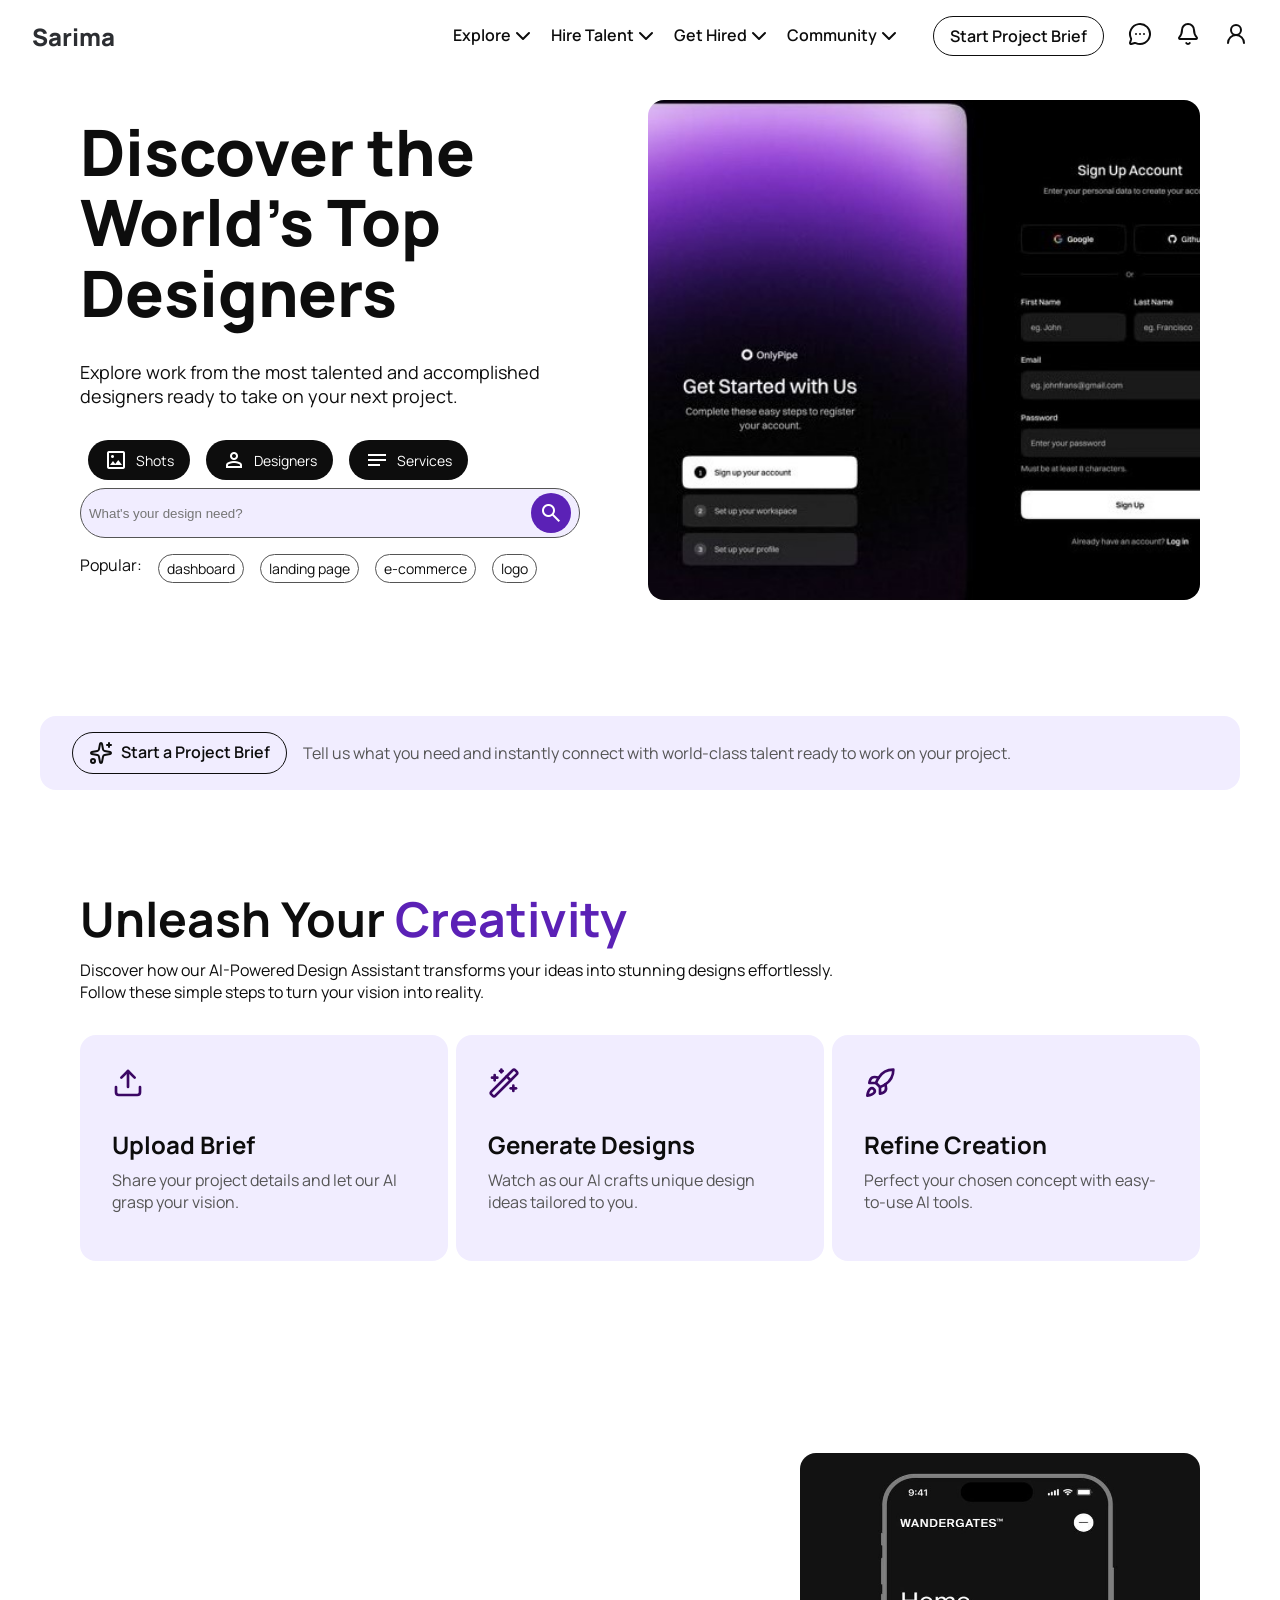
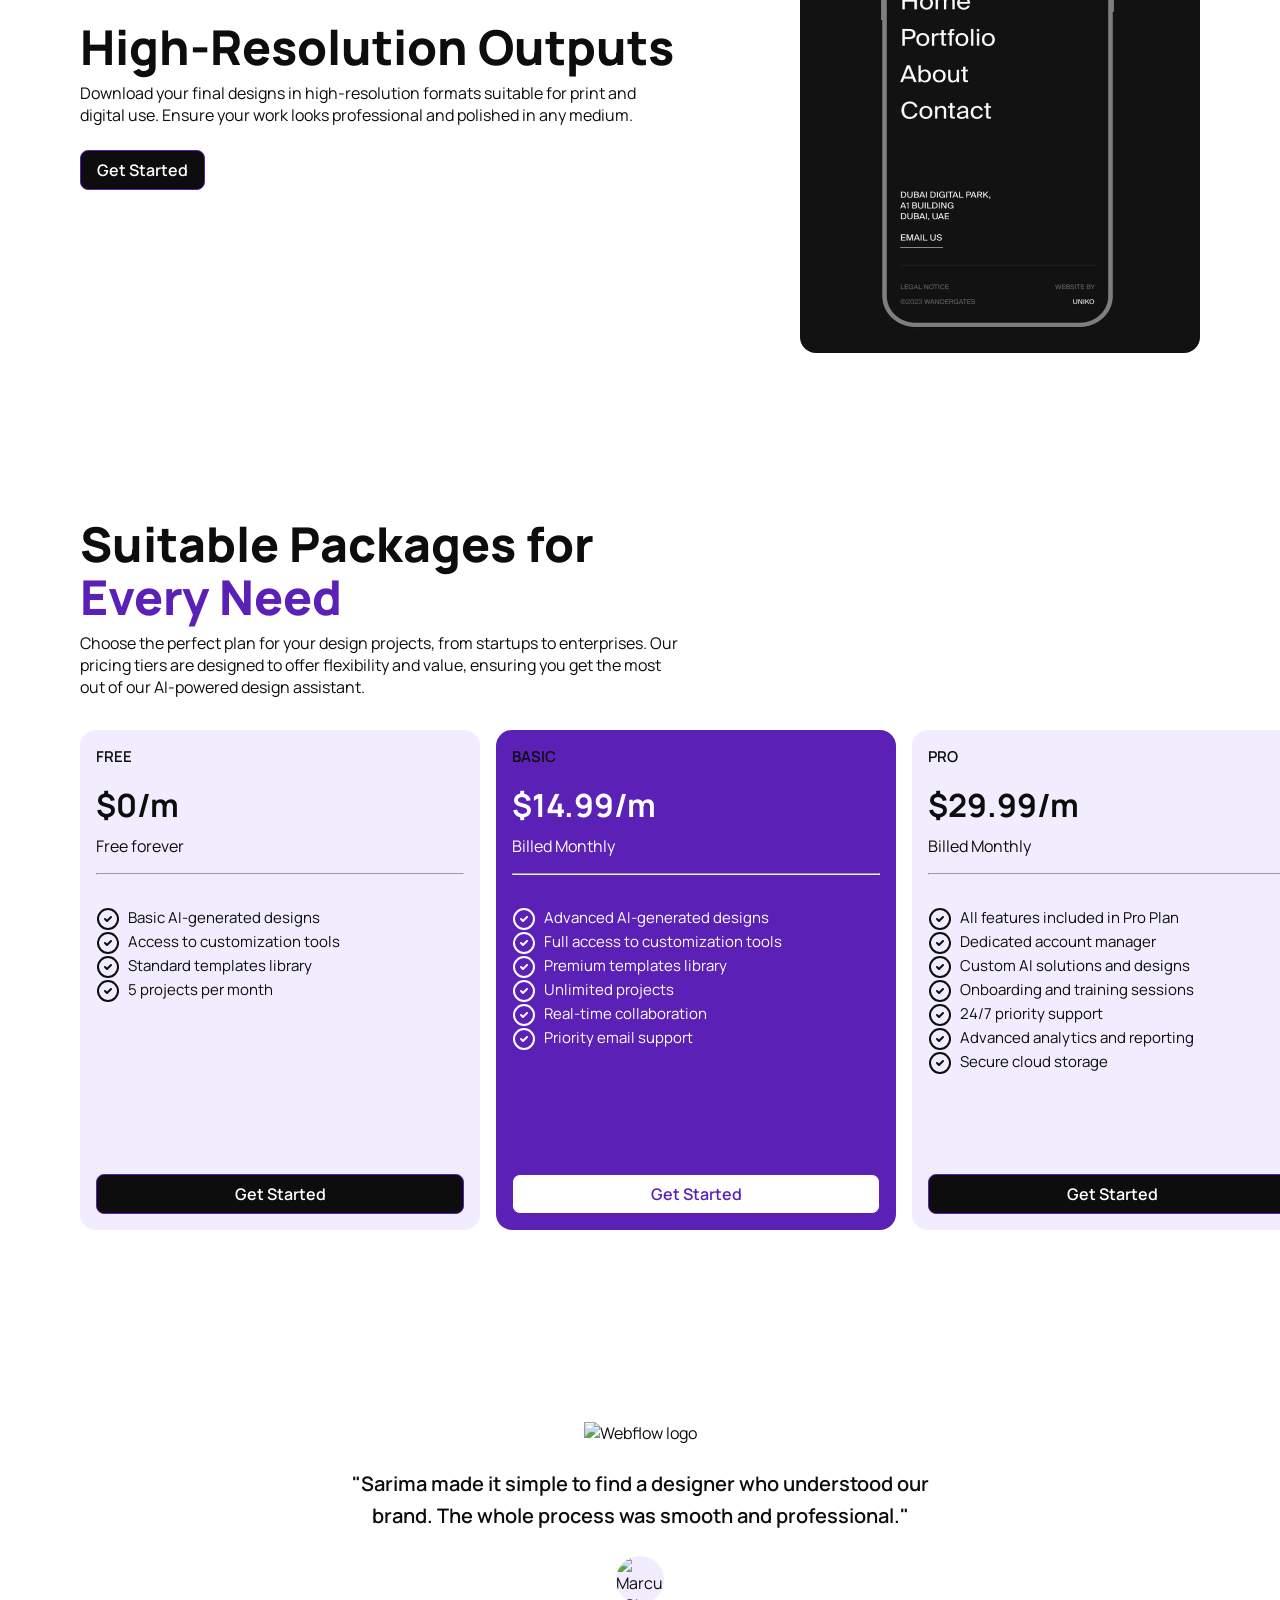
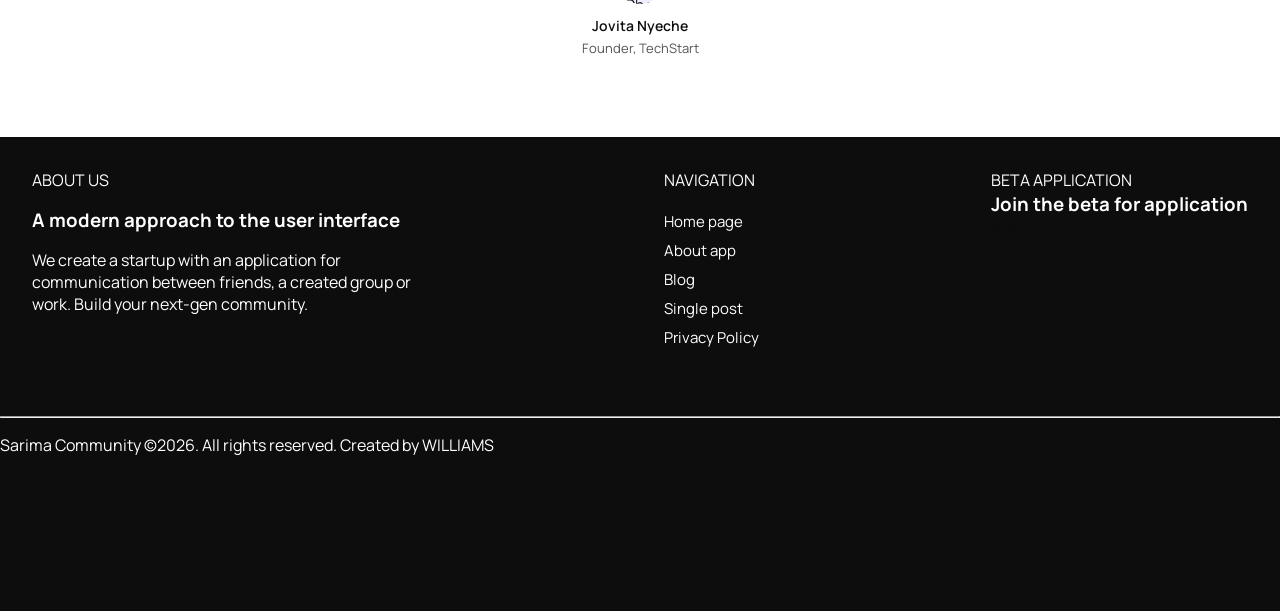
==== index.html @ ace65afe "added testimonies section" ====
<!DOCTYPE html>
<html lang="en">
<head>
  <meta charset="UTF-8">
  <meta name="viewport" content="width=device-width, initial-scale=1.0">
  <link rel="stylesheet" href="styles.css">
  <link href="https://fonts.googleapis.com/css2?family=Manrope:wght@400;500;600;700;800&display=swap" rel="stylesheet">
  <link rel="stylesheet" href="https://fonts.googleapis.com/css2?family=Material+Symbols+Outlined:opsz,wght,FILL,GRAD@20..48,100..700,0..1,-50..200&" />
  <title>Sarima</title>
</head>
<body>

  <!-- NAVBAR -->
  <div class="navbar">
          <a class="logo" href="#">Sarima</a>
  <div class="nav-center">
    <div class="nav-left">
      <a href="#">Explore<svg xmlns="http://www.w3.org/2000/svg" width="24" height="24" viewBox="0 0 24 24" fill="none" stroke="currentColor" stroke-width="2" stroke-linecap="round" stroke-linejoin="round" class="lucide lucide-chevron-down-icon lucide-chevron-down"><path d="m6 9 6 6 6-6"/></svg></a>
      <a href="#">Hire Talent<svg xmlns="http://www.w3.org/2000/svg" width="24" height="24" viewBox="0 0 24 24" fill="none" stroke="currentColor" stroke-width="2" stroke-linecap="round" stroke-linejoin="round" class="lucide lucide-chevron-down-icon lucide-chevron-down"><path d="m6 9 6 6 6-6"/></svg></a>
      <a href="#">Get Hired<svg xmlns="http://www.w3.org/2000/svg" width="24" height="24" viewBox="0 0 24 24" fill="none" stroke="currentColor" stroke-width="2" stroke-linecap="round" stroke-linejoin="round" class="lucide lucide-chevron-down-icon lucide-chevron-down"><path d="m6 9 6 6 6-6"/></svg></a>
      <a href="#">Community<svg xmlns="http://www.w3.org/2000/svg" width="24" height="24" viewBox="0 0 24 24" fill="none" stroke="currentColor" stroke-width="2" stroke-linecap="round" stroke-linejoin="round" class="lucide lucide-chevron-down-icon lucide-chevron-down"><path d="m6 9 6 6 6-6"/></svg></a>
    </div>
    <div class="nav-right">
      <a class="startpro" href="#">Start Project Brief</a>
      <a href="#"><svg xmlns="http://www.w3.org/2000/svg" width="24" height="24" viewBox="0 0 24 24" fill="none" stroke="currentColor" stroke-width="2" stroke-linecap="round" stroke-linejoin="round" class="lucide lucide-message-circle-more-icon lucide-message-circle-more"><path d="M2.992 16.342a2 2 0 0 1 .094 1.167l-1.065 3.29a1 1 0 0 0 1.236 1.168l3.413-.998a2 2 0 0 1 1.099.092 10 10 0 1 0-4.777-4.719"/><path d="M8 12h.01"/><path d="M12 12h.01"/><path d="M16 12h.01"/></svg></a>
      <a href="#"><svg xmlns="http://www.w3.org/2000/svg" width="24" height="24" viewBox="0 0 24 24" fill="none" stroke="currentColor" stroke-width="2" stroke-linecap="round" stroke-linejoin="round" class="lucide lucide-bell-icon lucide-bell"><path d="M10.268 21a2 2 0 0 0 3.464 0"/><path d="M3.262 15.326A1 1 0 0 0 4 17h16a1 1 0 0 0 .74-1.673C19.41 13.956 18 12.499 18 8A6 6 0 0 0 6 8c0 4.499-1.411 5.956-2.738 7.326"/></svg></a>
      <a href="#"><svg xmlns="http://www.w3.org/2000/svg" width="24" height="24" viewBox="0 0 24 24" fill="none" stroke="currentColor" stroke-width="2" stroke-linecap="round" stroke-linejoin="round" class="lucide lucide-user-round-icon lucide-user-round"><circle cx="12" cy="8" r="5"/><path d="M20 21a8 8 0 0 0-16 0"/></svg></a>
      </div>
      </div>
      <button class="hamburger" aria-label="Menu">
    <span></span>
    <span></span>
  </button>
    </div>

  <!-- HERO SECTION -->
  <div class="hero">

    <!-- LEFT SIDE -->
    <div class="hero-left">
      <h1>Discover the World's Top Designers</h1>
      <p>Explore work from the most talented and accomplished designers ready to take on your next project.</p>
      <div class="hbottom">
      <div class="tabs">
        <div class="bttt"><span class="material-symbols-outlined">
          imagesmode
        </span><a href="#">Shots</a></div>
        <div class="bttt"><span class="material-symbols-outlined">
          person
        </span><a href="#">Designers</a></div>
        <div class="bttt"><span class="material-symbols-outlined">
          notes
        </span><a href="#">Services</a></div>
      </div>

      <div class="search-bar">
        <input type="text" placeholder="What's your design need?">
        <span class="material-symbols-outlined">
         search
         </span>
      </div>

      <div class="popular">
        <span>Popular:</span>
        <a href="#">dashboard</a>
        <a href="#">landing page</a>
        <a href="#">e-commerce</a>
        <a href="#">logo</a>
      </div>
      </div>
    </div>

    <!-- TABLET IMAGE PLACEHOLDER -->
    <div class="phone-mockup">
    </div>

  </div>

  <!-- FOOTER BANNER -->
  <div class="footer-banner">
    <a href="#"><svg xmlns="http://www.w3.org/2000/svg" width="24" height="24" viewBox="0 0 24 24" fill="none" stroke="currentColor" stroke-width="2" stroke-linecap="round" stroke-linejoin="round" class="lucide lucide-sparkles-icon lucide-sparkles"><path d="M11.017 2.814a1 1 0 0 1 1.966 0l1.051 5.558a2 2 0 0 0 1.594 1.594l5.558 1.051a1 1 0 0 1 0 1.966l-5.558 1.051a2 2 0 0 0-1.594 1.594l-1.051 5.558a1 1 0 0 1-1.966 0l-1.051-5.558a2 2 0 0 0-1.594-1.594l-5.558-1.051a1 1 0 0 1 0-1.966l5.558-1.051a2 2 0 0 0 1.594-1.594z"/><path d="M20 2v4"/><path d="M22 4h-4"/><circle cx="4" cy="20" r="2"/></svg>Start a Project Brief</a>
    <span>Tell us what you need and instantly connect with world-class talent ready to work on your project.</span>
  </div>
  <section>
  <div class="steps-header">
    <h2>Unleash Your <span>Creativity</span></h2>
    <p>Discover how our AI-Powered Design Assistant transforms your ideas into stunning designs effortlessly. Follow these simple steps to turn your vision into reality.</p>
  </div>

  <div class="steps">

    <div class="step">
      <div>
        <svg xmlns="http://www.w3.org/2000/svg" width="24" height="24" viewBox="0 0 24 24" fill="none" stroke="currentColor" stroke-width="2" stroke-linecap="round" stroke-linejoin="round" class="lucide lucide-upload-icon lucide-upload"><path d="M12 3v12"/><path d="m17 8-5-5-5 5"/><path d="M21 15v4a2 2 0 0 1-2 2H5a2 2 0 0 1-2-2v-4"/></svg>
      </div>
      <h3>Upload Brief</h3>
      <p>Share your project details and let our AI grasp your vision.</p>
    </div>

    <div class="step">
      <div>
        <svg xmlns="http://www.w3.org/2000/svg" width="24" height="24" viewBox="0 0 24 24" fill="none" stroke="currentColor" stroke-width="2" stroke-linecap="round" stroke-linejoin="round" class="lucide lucide-wand-sparkles-icon lucide-wand-sparkles"><path d="m21.64 3.64-1.28-1.28a1.21 1.21 0 0 0-1.72 0L2.36 18.64a1.21 1.21 0 0 0 0 1.72l1.28 1.28a1.2 1.2 0 0 0 1.72 0L21.64 5.36a1.2 1.2 0 0 0 0-1.72"/><path d="m14 7 3 3"/><path d="M5 6v4"/><path d="M19 14v4"/><path d="M10 2v2"/><path d="M7 8H3"/><path d="M21 16h-4"/><path d="M11 3H9"/></svg>
      </div>
      <h3>Generate Designs</h3>
      <p>Watch as our AI crafts unique design ideas tailored to you.</p>
    </div>

    <div class="step">
      <div>
        <svg xmlns="http://www.w3.org/2000/svg" width="24" height="24" viewBox="0 0 24 24" fill="none" stroke="currentColor" stroke-width="2" stroke-linecap="round" stroke-linejoin="round" class="lucide lucide-rocket-icon lucide-rocket"><path d="M12 15v5s3.03-.55 4-2c1.08-1.62 0-5 0-5"/><path d="M4.5 16.5c-1.5 1.26-2 5-2 5s3.74-.5 5-2c.71-.84.7-2.13-.09-2.91a2.18 2.18 0 0 0-2.91-.09"/><path d="M9 12a22 22 0 0 1 2-3.95A12.88 12.88 0 0 1 22 2c0 2.72-.78 7.5-6 11a22.4 22.4 0 0 1-4 2z"/><path d="M9 12H4s.55-3.03 2-4c1.62-1.08 5 .05 5 .05"/></svg>
      </div>
      <h3>Refine Creation</h3>
      <p>Perfect your chosen concept with easy-to-use AI tools.</p>
    </div>

  </div>
</section>
<section class="features">

  <div class="features-text">
    <h2>High-Resolution Outputs</h2>
    <p>Download your final designs in high-resolution formats suitable for print and digital use. Ensure your work looks professional and polished in any medium.</p>
    <a href="#">Get Started</a>
  </div>

  <div class="features-image">
    <img src="images/download (2).jfif" alt="High resolution output dashboard">
  </div>

</section>
<section>
  <div class="pricing-header">
    <h2>Suitable Packages for <span>Every Need</span></h2>
    <p>Choose the perfect plan for your design projects, from startups to enterprises. Our pricing tiers are designed to offer flexibility and value, ensuring you get the most out of our AI-powered design assistant.</p>
  </div>

  <div class="pricing-cards">

    <div class="card">
      <p class="plan">FREE</p>
      <h3>$0/m</h3>
      <p>Free forever</p>
      <hr>
      <ul>
        <li><svg xmlns="http://www.w3.org/2000/svg" width="24" height="24" viewBox="0 0 24 24" fill="none" stroke="currentColor" stroke-width="2" stroke-linecap="round" stroke-linejoin="round" class="lucide lucide-circle-check-icon lucide-circle-check"><circle cx="12" cy="12" r="10"/><path d="m9 12 2 2 4-4"/></svg>Basic AI-generated designs</li>
        <li><svg xmlns="http://www.w3.org/2000/svg" width="24" height="24" viewBox="0 0 24 24" fill="none" stroke="currentColor" stroke-width="2" stroke-linecap="round" stroke-linejoin="round" class="lucide lucide-circle-check-icon lucide-circle-check"><circle cx="12" cy="12" r="10"/><path d="m9 12 2 2 4-4"/></svg>Access to customization tools</li>
        <li><svg xmlns="http://www.w3.org/2000/svg" width="24" height="24" viewBox="0 0 24 24" fill="none" stroke="currentColor" stroke-width="2" stroke-linecap="round" stroke-linejoin="round" class="lucide lucide-circle-check-icon lucide-circle-check"><circle cx="12" cy="12" r="10"/><path d="m9 12 2 2 4-4"/></svg>Standard templates library</li>
        <li><svg xmlns="http://www.w3.org/2000/svg" width="24" height="24" viewBox="0 0 24 24" fill="none" stroke="currentColor" stroke-width="2" stroke-linecap="round" stroke-linejoin="round" class="lucide lucide-circle-check-icon lucide-circle-check"><circle cx="12" cy="12" r="10"/><path d="m9 12 2 2 4-4"/></svg>5 projects per month</li>
      </ul>
      <a href="#">Get Started</a>
    </div>

    <div class="card-featured">
      <p class="plan">BASIC</p>
      <h3>$14.99/m</h3>
      <p>Billed Monthly</p>
      <hr>
      <ul>
        <li><svg xmlns="http://www.w3.org/2000/svg" width="24" height="24" viewBox="0 0 24 24" fill="none" stroke="currentColor" stroke-width="2" stroke-linecap="round" stroke-linejoin="round" class="lucide lucide-circle-check-icon lucide-circle-check"><circle cx="12" cy="12" r="10"/><path d="m9 12 2 2 4-4"/></svg>Advanced AI-generated designs</li>
        <li><svg xmlns="http://www.w3.org/2000/svg" width="24" height="24" viewBox="0 0 24 24" fill="none" stroke="currentColor" stroke-width="2" stroke-linecap="round" stroke-linejoin="round" class="lucide lucide-circle-check-icon lucide-circle-check"><circle cx="12" cy="12" r="10"/><path d="m9 12 2 2 4-4"/></svg>Full access to customization tools</li>
        <li><svg xmlns="http://www.w3.org/2000/svg" width="24" height="24" viewBox="0 0 24 24" fill="none" stroke="currentColor" stroke-width="2" stroke-linecap="round" stroke-linejoin="round" class="lucide lucide-circle-check-icon lucide-circle-check"><circle cx="12" cy="12" r="10"/><path d="m9 12 2 2 4-4"/></svg>Premium templates library</li>
        <li><svg xmlns="http://www.w3.org/2000/svg" width="24" height="24" viewBox="0 0 24 24" fill="none" stroke="currentColor" stroke-width="2" stroke-linecap="round" stroke-linejoin="round" class="lucide lucide-circle-check-icon lucide-circle-check"><circle cx="12" cy="12" r="10"/><path d="m9 12 2 2 4-4"/></svg>Unlimited projects</li>
        <li><svg xmlns="http://www.w3.org/2000/svg" width="24" height="24" viewBox="0 0 24 24" fill="none" stroke="currentColor" stroke-width="2" stroke-linecap="round" stroke-linejoin="round" class="lucide lucide-circle-check-icon lucide-circle-check"><circle cx="12" cy="12" r="10"/><path d="m9 12 2 2 4-4"/></svg>Real-time collaboration</li>
        <li><svg xmlns="http://www.w3.org/2000/svg" width="24" height="24" viewBox="0 0 24 24" fill="none" stroke="currentColor" stroke-width="2" stroke-linecap="round" stroke-linejoin="round" class="lucide lucide-circle-check-icon lucide-circle-check"><circle cx="12" cy="12" r="10"/><path d="m9 12 2 2 4-4"/></svg>Priority email support</li>
      </ul>
      <a href="#">Get Started</a>
    </div>

    <div class="card">
      <p class="plan">PRO</p>
      <h3>$29.99/m</h3>
      <p>Billed Monthly</p>
      <hr>
      <ul>
        <li><svg xmlns="http://www.w3.org/2000/svg" width="24" height="24" viewBox="0 0 24 24" fill="none" stroke="currentColor" stroke-width="2" stroke-linecap="round" stroke-linejoin="round" class="lucide lucide-circle-check-icon lucide-circle-check"><circle cx="12" cy="12" r="10"/><path d="m9 12 2 2 4-4"/></svg>All features included in Pro Plan</li>
        <li><svg xmlns="http://www.w3.org/2000/svg" width="24" height="24" viewBox="0 0 24 24" fill="none" stroke="currentColor" stroke-width="2" stroke-linecap="round" stroke-linejoin="round" class="lucide lucide-circle-check-icon lucide-circle-check"><circle cx="12" cy="12" r="10"/><path d="m9 12 2 2 4-4"/></svg>Dedicated account manager</li>
        <li><svg xmlns="http://www.w3.org/2000/svg" width="24" height="24" viewBox="0 0 24 24" fill="none" stroke="currentColor" stroke-width="2" stroke-linecap="round" stroke-linejoin="round" class="lucide lucide-circle-check-icon lucide-circle-check"><circle cx="12" cy="12" r="10"/><path d="m9 12 2 2 4-4"/></svg>Custom AI solutions and designs</li>
        <li><svg xmlns="http://www.w3.org/2000/svg" width="24" height="24" viewBox="0 0 24 24" fill="none" stroke="currentColor" stroke-width="2" stroke-linecap="round" stroke-linejoin="round" class="lucide lucide-circle-check-icon lucide-circle-check"><circle cx="12" cy="12" r="10"/><path d="m9 12 2 2 4-4"/></svg>Onboarding and training sessions</li>
        <li><svg xmlns="http://www.w3.org/2000/svg" width="24" height="24" viewBox="0 0 24 24" fill="none" stroke="currentColor" stroke-width="2" stroke-linecap="round" stroke-linejoin="round" class="lucide lucide-circle-check-icon lucide-circle-check"><circle cx="12" cy="12" r="10"/><path d="m9 12 2 2 4-4"/></svg>24/7 priority support</li>
        <li><svg xmlns="http://www.w3.org/2000/svg" width="24" height="24" viewBox="0 0 24 24" fill="none" stroke="currentColor" stroke-width="2" stroke-linecap="round" stroke-linejoin="round" class="lucide lucide-circle-check-icon lucide-circle-check"><circle cx="12" cy="12" r="10"/><path d="m9 12 2 2 4-4"/></svg>Advanced analytics and reporting</li>
        <li><svg xmlns="http://www.w3.org/2000/svg" width="24" height="24" viewBox="0 0 24 24" fill="none" stroke="currentColor" stroke-width="2" stroke-linecap="round" stroke-linejoin="round" class="lucide lucide-circle-check-icon lucide-circle-check"><circle cx="12" cy="12" r="10"/><path d="m9 12 2 2 4-4"/></svg>Secure cloud storage</li>
      </ul>
      <a href="#">Get Started</a>
    </div>

  </div>
</section>
<section class="testimonial">
  <div class="testimonial-card">
    <div class="company-logo">
      <img src="webflow-logo.png" alt="Webflow logo">
    </div>
    <p class="testimonial-text">"Sarima made it simple to find a designer who understood our brand. The whole process was smooth and professional."</p>
    <div class="testimonial-author">
      <div class="author-avatar">
        <img src="avatar.png" alt="Marcus Chen">
      </div>
      <p class="author-name">Jovita Nyeche</p>
      <p class="author-title">Founder, TechStart</p>
    </div>
  </div>
</section>
<footer>
  <div class="foot">
  <div class="footer-content">

    <div class="footer-about">
      <p class="footer-label">ABOUT US</p>
      <h3>A modern approach to the user interface</h3>
      <p>We create a startup with an application for communication between friends, a created group or work. Build your next-gen community.</p>
    </div>

    <div class="footer-nav">
      <p class="footer-label">NAVIGATION</p>
      <ul>
        <li><a href="#">Home page</a></li>
        <li><a href="#">About app</a></li>
        <li><a href="#">Blog</a></li>
        <li><a href="#">Single post</a></li>
        <li><a href="#">Privacy Policy</a></li>
      </ul>
    </div>

    <div class="footer-beta">
      <p class="footer-label">BETA APPLICATION</p>
      <h3>Join the beta for application</h3>
      <a href="#">About app</a>
    </div>

  </div>

  <hr>

  <div class="footer-bottom">
    <p>Sarima Community ©2026. All rights reserved. Created by WILLIAMS</p>
    <div class="footer-icons">
      <a href="#">
        <svg><!-- instagram icon --></svg>
      </a>
      <a href="#">
        <svg><!-- facebook icon --></svg>
      </a>
      <a href="#">
        <svg><!-- linkedin icon --></svg>
      </a>
      <a href="#">
        <svg><!-- github icon --></svg>
      </a>
    </div>
  </div>
  </div>

</footer>
<script src="script.js"></script>
</body>
</html>
---- styles.css ----
*, *::before, *::after {
    box-sizing: border-box;
    margin:0;
    padding:0;
}
:root {
    --black: #0d0d0d;
    --white: #ffffff;
    --gray: #555;
    --purple: #3b0764;
    --indigo: #5b21b6;
    --green: #00a97f;
    --breen: #82a3a3;
    --ash: #2c2e32;
    --off-white: #f1edff;
    --cream: #aba9bb;
}
body{
    font-family: 'Manrope', sans-serif;
    background: var(--white);
    color: var(--black);
    min-height: 100vh;
}
a{
    text-decoration: none;
    color: var(--black);
}
.navbar{
    display: flex;
    justify-content: space-between;
    align-items: center;
    padding: 16px 32px;
    background: var(--white);
    font-weight: 600;
    position:fixed;
    top:0; left:0; right:0;
    z-index: 1000;
}
.nav-center{
    display:flex;
    align-items:center;
    gap: 32px;
}
.logo{
    font-size: 24px;
    font-weight: 800;
    color: var(--ash);
}
.nav-left a{
    display: flex;
}
.nav-left{
    display:flex;
    align-items:center;
    gap: 16px;
}
.nav-right{
    display:flex;
    align-items:center;
    gap: 24px;
}
.startpro{
    color: var(--black);
    border: 1px solid var(--black);
    padding: 8px 16px;
    border-radius: 32px;
    transition: background 0.2s, color 0.2s;
}
.startpro:hover{
    background: var(--black);
    color: var(--white);
}
.hamburger span {
    display: block;
    width: 25px;
    height: 3px;
    background-color: var(--black);
    margin: 4px 0;
    transition: all 0.3s ease;
}
.hero{
    display:flex;
    justify-content: space-between;
    align-items: center;
    gap: 16px;
    padding: 100px 80px;
}
.hero-left{
    display:flex;
    flex-direction: column;
   
}
.hero-left h1{
    font-size: 64px;
    font-weight: 800;
    color: var(--black);
    max-width:600px;
    line-height:1.1;
    opacity: 0;
    transform: translateY(30px);
    animation: fadeInUp 0.9s ease 0.1s forwards;
    padding-bottom: 32px;
}

.hero-left p{
    font-size: 18px;
    font-weight:400;
    color: var(--gray);
    max-width:500px;
    color:var(--black);
    opacity: 0;
    transform: translateY(20px);
    animation: fadeInUp 0.9s ease 0.3s forwards;
    padding-bottom: 16px;
}
@keyframes fadeInUp {
    to{
        opacity: 1;
        transform: translateY(0);
    }
}
.tabs{
    display:flex;
    align-items: center;
    gap: 16px;
    padding: 16px 8px 8px; 
}
.material-symbols-outlined{
    padding: 0;
}
.bttt{
    background: var(--black);
    display:flex;
    align-items:center;
    gap: 8px;
    padding: 8px 16px;
    border-radius: 32px;
    color:var(--white);
    transition: transform 0.2s , background 0.2s;
}
.bttt:hover{
    background: var(--gray);
    transform: translateY(-2px);
}
.bttt a{
    color: var(--white);
    font-weight: 400;
    font-size: 14px;
}
.search-bar{
    display:flex;
    align-items: center;
    justify-content: space-between;
    gap: 16px;
    padding: 4px 8px;
    border-radius: 32px;
    background: var(--off-white);
    border:1px solid var(--gray);
    width: 100%;
    max-width: 500px;
}
.search-bar .material-symbols-outlined{
    color: var(--white);
    background: var(--indigo);
    border-radius:32px;
    padding: 8px;
}
input{
    border:none;
    outline:none;
    background:transparent;
}
.popular{
    margin-top: 16px;
    display:flex;
    gap: 16px;
}
.popular a{
    border:1px solid var(--gray);
    border-radius: 32px;
    color: var(--black);
    font-weight: 400;
    font-size: 14px;
    padding: 4px 8px;
}
.phone-mockup{
    background-image: url("images/download (1).jfif");
    background-size: cover;
    background-position: center;
    background-repeat: no-repeat;
    width: 600px;
    height: 500px;
    border-radius: 16px;
    margin: 0px;
}
.footer-banner{
    background: var(--off-white);
    color: var(--gray);
    display:flex;
    align-items:center;
    gap: 16px;
    padding: 16px 32px;
    margin: 16px 40px;
    border-radius:16px;
}
.footer-banner a{
    display: flex;
    gap: 8px;
    color: var(--black);
    font-weight: 600;
    border: 1px solid var(--black);
    padding: 8px 16px;
    border-radius:32px;
    transition: background 0.2s, color 0.2s;
}
.footer-banner a:hover{
    background: var(--black);
    color: var(--white);
}
section{
    padding: 80px 80px;
    background: var(--white);
}
.steps-header{
    display:flex;
    flex-direction: column;
    gap: 8px;
    max-width: 800px;
}
.steps-header h2{
    font-size: 48px;
    font-weight: 700;
    color: var(--black);
}
.steps-header h2 span{
    color: var(--indigo);
}
.steps{
    display:flex;
    gap:8px;
    padding: 32px 0px;
}
.step{
    background: var(--off-white);
    border-radius: 16px;
    padding: 32px;
    flex:1;
    display:flex;
    flex-direction: column;
    align-items:flex-start;
}
.step h3{
    font-size:24px;
    font-weight: 700;
    color: var(--black);
    padding: 24px 0px 8px;
}
.step p{
    color: var(--gray);
    padding: 0px 0px 16px;
}
.step svg{
    color: var(--purple);
    width: 32px;
    height: 32px;
}
.pricing-header{
    display:flex;
    flex-direction: column;
    gap: 8px;
}
.pricing-header h2{
    font-size: 48px;
    font-weight: 800;
    color: var(--black);
    max-width: 600px;
    line-height: 1.1em;
}
.pricing-header h2 span{
    color: var(--indigo);
}
.pricing-header p {
    max-width:600px;
}
.pricing-cards{
    display: flex;
    gap: 16px;
    padding: 32px 0px;
}
.pricing-cards ul{
    list-style:none;
}
.card{
    display: flex;
    flex-direction: column;
    background: var(--off-white);
    padding: 16px;
    border-radius: 16px;
    min-width: 400px;
    min-height: 500px;
}
.card-featured{
    background: var(--indigo);
    color: var(--white);
    padding: 16px;
    border-radius: 16px;
    min-width: 400px;
    min-height: 500px;
    display:flex;
    flex-direction: column;
}
.plan{
    font-size: 15px;
    font-weight: 600;
    color: var(--black);
    padding-bottom: 16px;
}
li{
    display:flex;
    gap: 8px;
    font-size:15px;
}
.card-featured h3{
    font-size: 32px;
    padding: 0px 0px 8px;
    font-weight: 700;
}
.card h3{
    font-size: 32px;
    padding: 0px 0px 8px;
    font-weight: 700;
}
hr{
    margin: 16px 0px;
}
ul{
    padding: 16px 0px;
}
.card a{
    display: block;
    width: 100%;
    text-align: center;
    margin-top: auto;
    color: var(--black);
    font-weight: 600;
    border: 1px solid var(--indigo);
    padding: 8px 16px;
    border-radius:8px;
    background: var(--black);
    color: var(--white);
    transition: background 0.3s, color 0.3s;
}
.card a:hover{
    background: var(--indigo);
    color: var(--black);
}
.card-featured a{
    display: block;
    width: 100%;
    text-align: center;
    margin-top: auto;
    color: var(--indigo);
    font-weight: 600;
    border: 1px solid var(--indigo);
    padding: 8px 16px;
    border-radius:8px;
    background: var(--white);
    transition: background 0.3s, color 0.3s;
}
.card-featured a:hover{
    background: var(--cream);
    color: var(--black);
}
.features{
    display:flex;
    justify-content: space-between;
    align-items: center;
    gap: 16px;
    padding: 80px 80px;
}
.features-text{
    display:flex;
    flex-direction: column;
    gap: 8px;
    max-width: 600px;
}
.features-text h2{
    font-size: 48px;
    font-weight: 800;
    color: var(--black);
    max-width: 600px;
    line-height: 1.1em;
}
.features-text p{
    max-width:600px;
}
.features-text a{
    width: fit-content;
    margin-top: 16px;
    font-weight: 600;
    border: 1px solid var(--indigo);
    padding: 8px 16px;
    border-radius:8px;
    background: var(--black);
    color: var(--white);
    transition: background 0.3s, color 0.3s;
}
.features-text a:hover{
    background: var(--indigo);
    color: var(--black);
}
.features-image img{
    width: 400px;
    height: 500px;
    border-radius: 16px;
}
.foot{
    background: var(--black);
    color: var(--white);
}
.footer-content{
    display:flex;
    justify-content: space-between;
    align-items: flex-start;
    gap: 16px;
    padding: 32px 32px;
}
.testimonial {
  display: flex;
  justify-content: center;
  align-items: center;
  padding: 80px;
}

.testimonial-card {
  display: flex;
  flex-direction: column;
  align-items: center;
  text-align: center;
  max-width: 600px;
  gap: 24px;
}

.company-logo img {
  width: 120px;
}

.testimonial-text {
  font-size: 20px;
  font-weight: 600;
  line-height: 1.6;
  color: var(--black);
}

.testimonial-author {
  display: flex;
  flex-direction: column;
  align-items: center;
  gap: 4px;
}

.author-avatar {
  width: 48px;
  height: 48px;
  border-radius: 50%;
  background: var(--off-white);
  overflow: hidden;
  margin-bottom: 8px;
}

.author-avatar img {
  width: 100%;
  height: 100%;
  object-fit: cover;
}

.author-name {
  font-size: 14px;
  font-weight: 600;
  color: var(--black);
}

.author-title {
  font-size: 13px;
  color: var(--gray);
}

.dots {
  display: flex;
  gap: 8px;
}

.dot {
  width: 8px;
  height: 8px;
  border-radius: 50%;
  background: var(--gray);
  opacity: 0.3;
}

.dot.active {
  background: var(--black);
  opacity: 1;
}
.footer-about{
    display:flex;
    flex-direction: column;
    gap: 16px;
    max-width: 400px;
}
.footer-nav a{
    display: block;
    padding: 4px 0px;
    color: var(--white);
    font-weight: 400;
    transition: color 0.2s;
}
.footer-nav a:hover{
    color: var(--indigo);
}
.hamburger {
  display: none;
  flex-direction: column;
  background: none;
  border: none;
  cursor: pointer;
  padding: 4px;
  gap: 4px;
} /* hidden on desktop */
.hamburger span {
  display: block;
  width: 25px;
  height: 3px;
  background-color: var(--black);
  transition: all 0.3s ease;
  /* remove margin: 4px 0 */
}

.hamburger:hover span:nth-child(1) {
  transform: translateY(7px) rotate(45deg);
}
.nav-center.open {
  display: flex;
  flex-direction: column;
}
@media (max-width: 768px) {
  /* note to self: styles here only apply when screen is 768px or smaller */
  .pricing-cards {
    flex-direction: column;
  }
  .nav-center{
    display: none; /* hide all nav links on mobile */
  }

  .hamburger {
    display: flex; /* show hamburger on mobile */
  }
  .features {
    flex-direction: column;
  }
  .steps {
    flex-direction: column;
  }
  .hero-left {
    display: flex;
    flex-direction: column;
    align-items: center; /* centers everything horizontally */
    width: 100%;
  }

  .hero-left h1 {
    font-size: 48px;
    text-align: center;
    max-width: 100%; /* remove the 400px limit */
  }

  .hero-left p {
    font-size: 16px; /* 20px is too big for mobile */
    text-align: center;
    max-width: 100%;
  }

  .tabs {
    justify-content: center;
  }

  .search-bar {
    max-width: 100%;
  }

  .popular {
    flex-wrap: wrap;
    justify-content: center;
  }

  
  .footer-banner{
    flex-direction: column;
    padding: 16px;
    width: 100%;
    margin: 0px auto;
    text-align: center;
  }
  .phone-mockup{
    display: none;
  }

  /* NAVBAR */
  .nav-center {
    display: none;
  }
  .hamburger {
    display: flex;
  }

  /* HERO */
  .hero {
    flex-direction: column;
    padding: 100px 24px 60px;
    align-items: center;
    justify-content: center;
  }
  .hero-left {
    display: flex;
    flex-direction: column;
    align-items: center;
    width: 100%;
  }
  .hero-left h1 {
    font-size: 36px;
    text-align: center;
    max-width: 100%;
  }
  .hero-left p {
    font-size: 16px;
    text-align: center;
    max-width: 100%;
  }
  .tabs {
    justify-content: center;
    flex-wrap: wrap;
  }
  .search-bar {
    width: 100%;
    max-width: 100%;
  }
  .popular {
    flex-wrap: wrap;
    justify-content: center;
  }
  .phone-mockup {
    display: none;
  }
  .footer-banner {
    flex-direction: column;
    padding: 16px;
    width: 100%;
    margin: 0 auto;
    text-align: center;
  }

  /* SECTIONS */
  section {
    padding: 40px 24px;
  }

  /* STEPS */
  .steps {
    flex-direction: column;
  }
  .steps-header h2 {
    font-size: 32px;
  }
  .step {
    width: 100%;
  }

  /* PRICING */
  .pricing-header h2 {
    font-size: 32px;
  }
  .pricing-cards {
    flex-direction: column;
  }
  .card {
    min-width: unset;
    width: 100%;
  }
  .card-featured {
    min-width: unset;
    width: 100%;
  }

  /* FEATURES */
  .features {
    flex-direction: column;
    padding: 40px 24px;
  }
  .features-text {
    max-width: 100%;
  }
  .features-text h2 {
    font-size: 32px;
  }
  .features-image img {
    width: 100%;
    height: 300px;
  }

  /* FOOTER */
  .footer-content {
    flex-direction: column;
    padding: 24px;
  }
  .footer-about {
    max-width: 100%;
  }
  .foot hr {
    margin: 0 24px;
  }
  .footer-bottom {
    flex-direction: column;
    gap: 16px;
    text-align: center;
    padding: 16px 24px;
  }
}
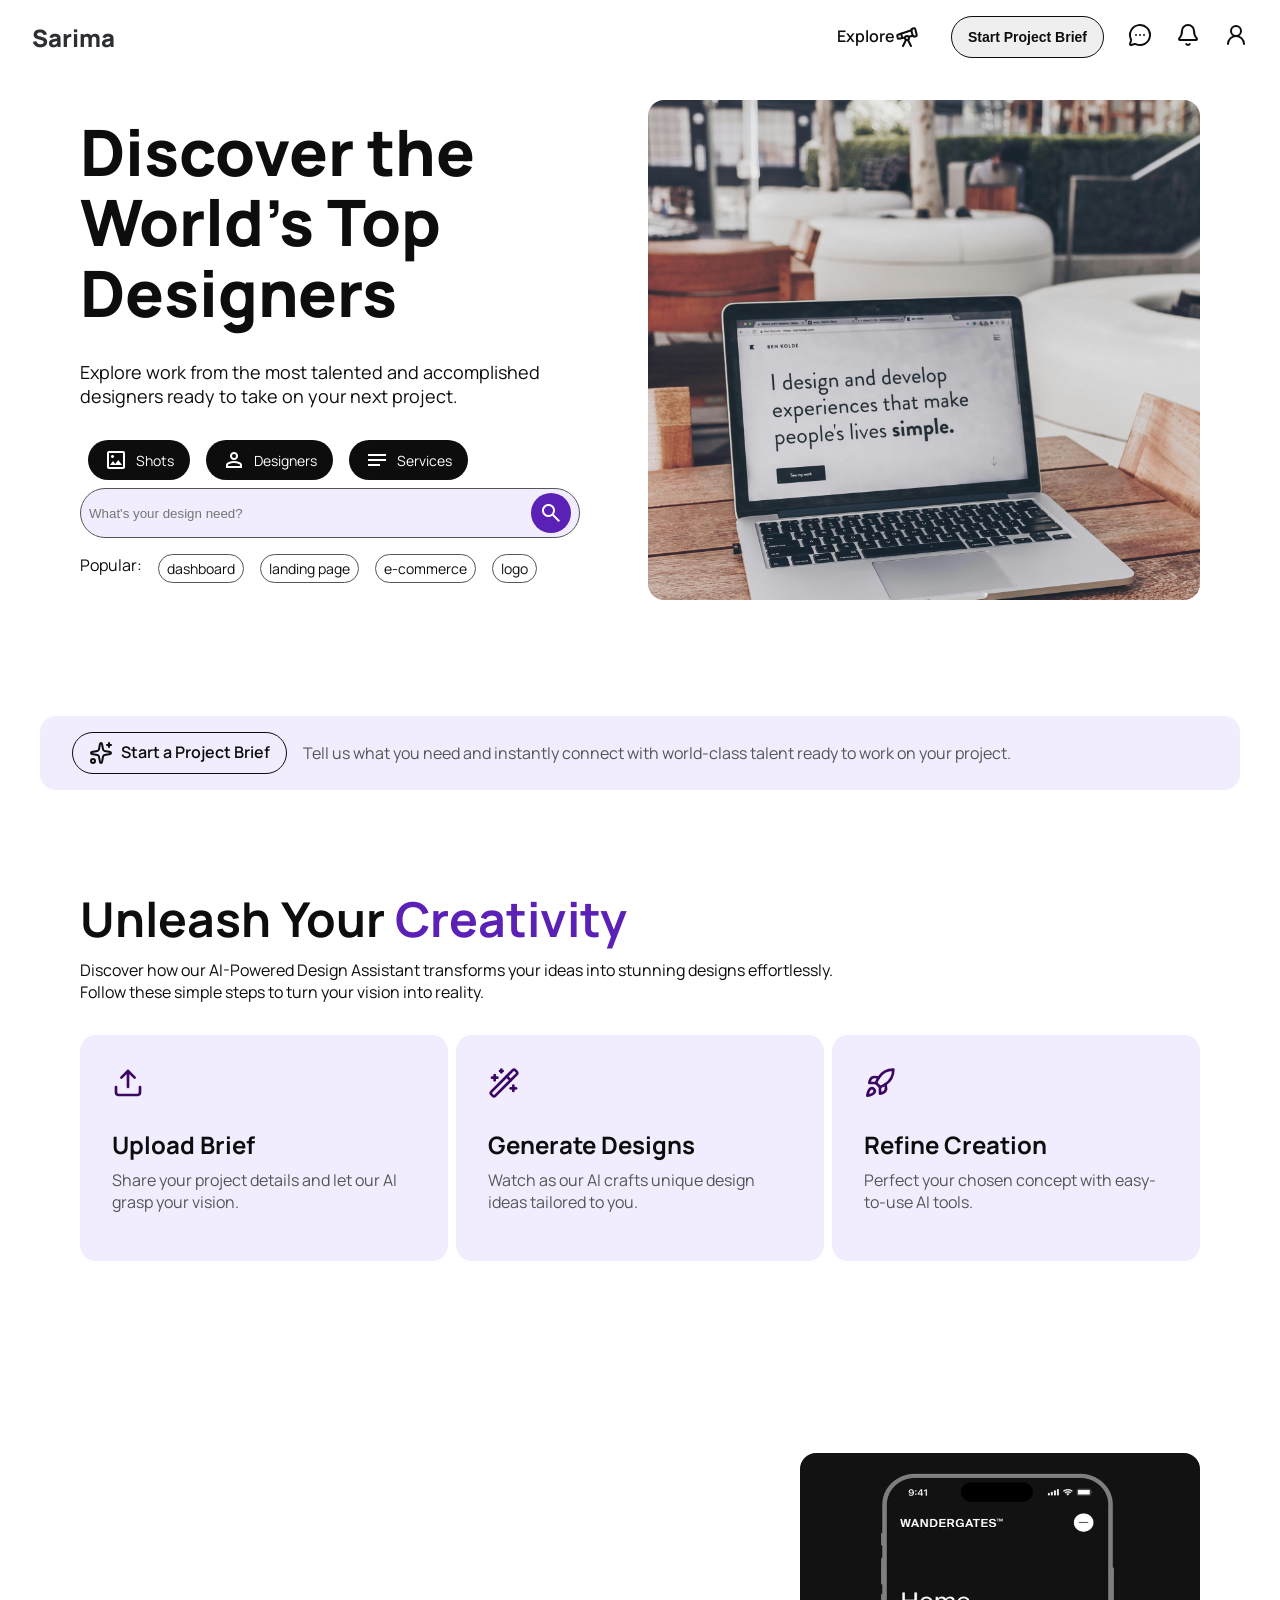
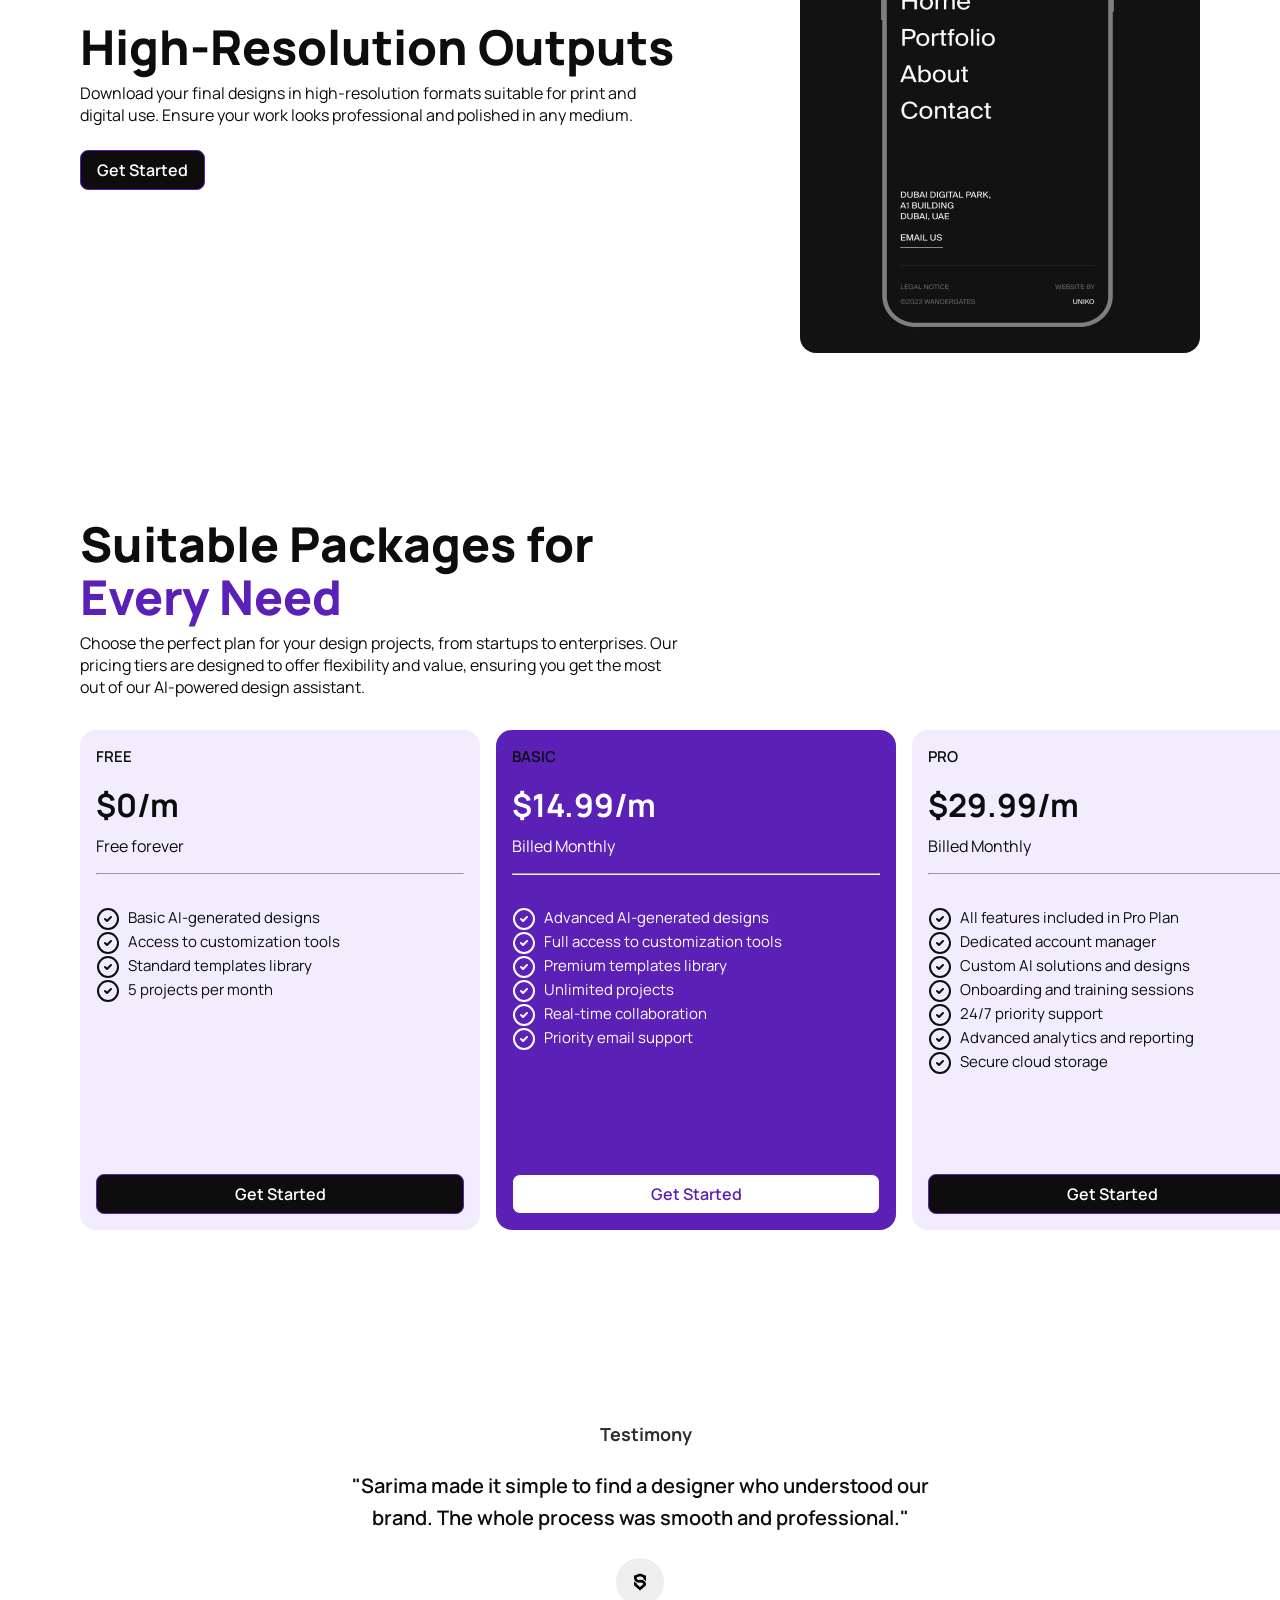
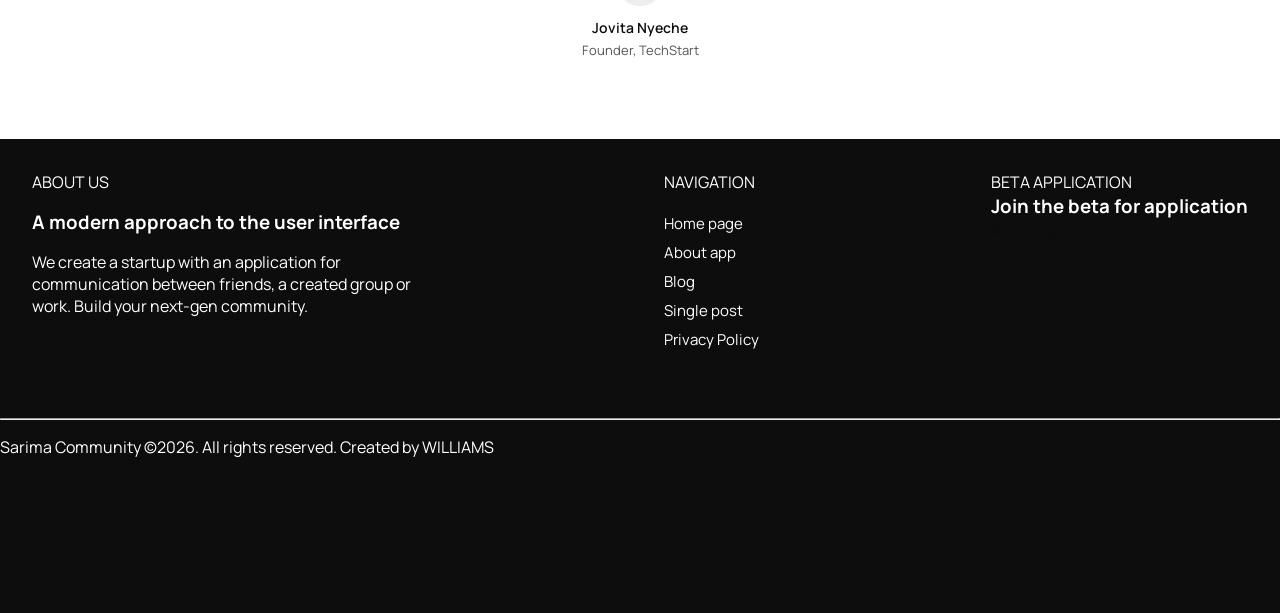
==== commit 5c7d1e2c: "Partially fixed hamburger and fixed display problems and also added maedia queries on navbar in mobi" ====
--- a/index.html
+++ b/index.html
@@ -15,13 +15,10 @@
           <a class="logo" href="#">Sarima</a>
   <div class="nav-center">
     <div class="nav-left">
-      <a href="#">Explore<svg xmlns="http://www.w3.org/2000/svg" width="24" height="24" viewBox="0 0 24 24" fill="none" stroke="currentColor" stroke-width="2" stroke-linecap="round" stroke-linejoin="round" class="lucide lucide-chevron-down-icon lucide-chevron-down"><path d="m6 9 6 6 6-6"/></svg></a>
-      <a href="#">Hire Talent<svg xmlns="http://www.w3.org/2000/svg" width="24" height="24" viewBox="0 0 24 24" fill="none" stroke="currentColor" stroke-width="2" stroke-linecap="round" stroke-linejoin="round" class="lucide lucide-chevron-down-icon lucide-chevron-down"><path d="m6 9 6 6 6-6"/></svg></a>
-      <a href="#">Get Hired<svg xmlns="http://www.w3.org/2000/svg" width="24" height="24" viewBox="0 0 24 24" fill="none" stroke="currentColor" stroke-width="2" stroke-linecap="round" stroke-linejoin="round" class="lucide lucide-chevron-down-icon lucide-chevron-down"><path d="m6 9 6 6 6-6"/></svg></a>
-      <a href="#">Community<svg xmlns="http://www.w3.org/2000/svg" width="24" height="24" viewBox="0 0 24 24" fill="none" stroke="currentColor" stroke-width="2" stroke-linecap="round" stroke-linejoin="round" class="lucide lucide-chevron-down-icon lucide-chevron-down"><path d="m6 9 6 6 6-6"/></svg></a>
+      <a href="#">Explore<svg xmlns="http://www.w3.org/2000/svg" width="24" height="24" viewBox="0 0 24 24" fill="none" stroke="currentColor" stroke-width="2" stroke-linecap="round" stroke-linejoin="round" class="lucide lucide-telescope-icon lucide-telescope"><path d="m10.065 12.493-6.18 1.318a.934.934 0 0 1-1.108-.702l-.537-2.15a1.07 1.07 0 0 1 .691-1.265l13.504-4.44"/><path d="m13.56 11.747 4.332-.924"/><path d="m16 21-3.105-6.21"/><path d="M16.485 5.94a2 2 0 0 1 1.455-2.425l1.09-.272a1 1 0 0 1 1.212.727l1.515 6.06a1 1 0 0 1-.727 1.213l-1.09.272a2 2 0 0 1-2.425-1.455z"/><path d="m6.158 8.633 1.114 4.456"/><path d="m8 21 3.105-6.21"/><circle cx="12" cy="13" r="2"/></svg></a>
     </div>
     <div class="nav-right">
-      <a class="startpro" href="#">Start Project Brief</a>
+      <button class="startpro" href="#">Start Project Brief</button>
       <a href="#"><svg xmlns="http://www.w3.org/2000/svg" width="24" height="24" viewBox="0 0 24 24" fill="none" stroke="currentColor" stroke-width="2" stroke-linecap="round" stroke-linejoin="round" class="lucide lucide-message-circle-more-icon lucide-message-circle-more"><path d="M2.992 16.342a2 2 0 0 1 .094 1.167l-1.065 3.29a1 1 0 0 0 1.236 1.168l3.413-.998a2 2 0 0 1 1.099.092 10 10 0 1 0-4.777-4.719"/><path d="M8 12h.01"/><path d="M12 12h.01"/><path d="M16 12h.01"/></svg></a>
       <a href="#"><svg xmlns="http://www.w3.org/2000/svg" width="24" height="24" viewBox="0 0 24 24" fill="none" stroke="currentColor" stroke-width="2" stroke-linecap="round" stroke-linejoin="round" class="lucide lucide-bell-icon lucide-bell"><path d="M10.268 21a2 2 0 0 0 3.464 0"/><path d="M3.262 15.326A1 1 0 0 0 4 17h16a1 1 0 0 0 .74-1.673C19.41 13.956 18 12.499 18 8A6 6 0 0 0 6 8c0 4.499-1.411 5.956-2.738 7.326"/></svg></a>
       <a href="#"><svg xmlns="http://www.w3.org/2000/svg" width="24" height="24" viewBox="0 0 24 24" fill="none" stroke="currentColor" stroke-width="2" stroke-linecap="round" stroke-linejoin="round" class="lucide lucide-user-round-icon lucide-user-round"><circle cx="12" cy="8" r="5"/><path d="M20 21a8 8 0 0 0-16 0"/></svg></a>
@@ -188,12 +185,12 @@
 <section class="testimonial">
   <div class="testimonial-card">
     <div class="company-logo">
-      <img src="webflow-logo.png" alt="Webflow logo">
+      <p>Testimony</p>
     </div>
     <p class="testimonial-text">"Sarima made it simple to find a designer who understood our brand. The whole process was smooth and professional."</p>
     <div class="testimonial-author">
       <div class="author-avatar">
-        <img src="avatar.png" alt="Marcus Chen">
+        <img src="images/Sarimalogo.jfif" alt="Marcus Chen">
       </div>
       <p class="author-name">Jovita Nyeche</p>
       <p class="author-title">Founder, TechStart</p>
--- a/styles.css
+++ b/styles.css
@@ -48,6 +48,10 @@
 }
 .nav-left a{
     display: flex;
+    transition: color 0.2s;
+}
+.nav-left a:hover{
+    color: var(--gray);
 }
 .nav-left{
     display:flex;
@@ -59,10 +63,18 @@
     align-items:center;
     gap: 24px;
 }
+.nav-right a{
+  transition:background 0.2s color 0.2s;
+}
+.nav-right a:hover{
+    color: var(--gray);
+}
 .startpro{
+  font-weight: 700;
+  font-size: 14px;
     color: var(--black);
     border: 1px solid var(--black);
-    padding: 8px 16px;
+    padding: 12px 16px;
     border-radius: 32px;
     transition: background 0.2s, color 0.2s;
 }
@@ -184,7 +196,7 @@
     padding: 4px 8px;
 }
 .phone-mockup{
-    background-image: url("images/download (1).jfif");
+    background-image: url("images/mockupimg1.jpg");
     background-size: cover;
     background-position: center;
     background-repeat: no-repeat;
@@ -441,8 +453,11 @@
   gap: 24px;
 }
 
-.company-logo img {
-  width: 120px;
+.company-logo {
+  width: 80px;
+  font-weight: 700;
+  color: var(--ash);
+  font-size: 18px;
 }
 
 .testimonial-text {
@@ -706,6 +721,17 @@
     width: 100%;
     height: 300px;
   }
+  .testimonial {
+    padding: 40px 24px;
+  }
+
+  .testimonial-card {
+    max-width: 100%;
+  }
+
+  .testimonial-text {
+    font-size: 16px;
+  }
 
   /* FOOTER */
   .footer-content {
@@ -724,4 +750,25 @@
     text-align: center;
     padding: 16px 24px;
   }
-}
+    .nav-center.open {
+    display: flex;
+    flex-direction: column;
+    position: fixed;
+    top: 60px;
+    left: 0;
+    right: 0;
+    background: var(--white);
+    padding: 24px;
+    gap: 16px;
+    z-index: 99;
+    border-top: 1px solid var(--off-white);
+  }
+
+  .nav-center.open a button{
+    font-size: 16px;
+    font-weight: 600;
+    color: var(--black);
+    padding: 8px 0;
+    border-bottom: 1px solid var(--off-white);
+  }
+}
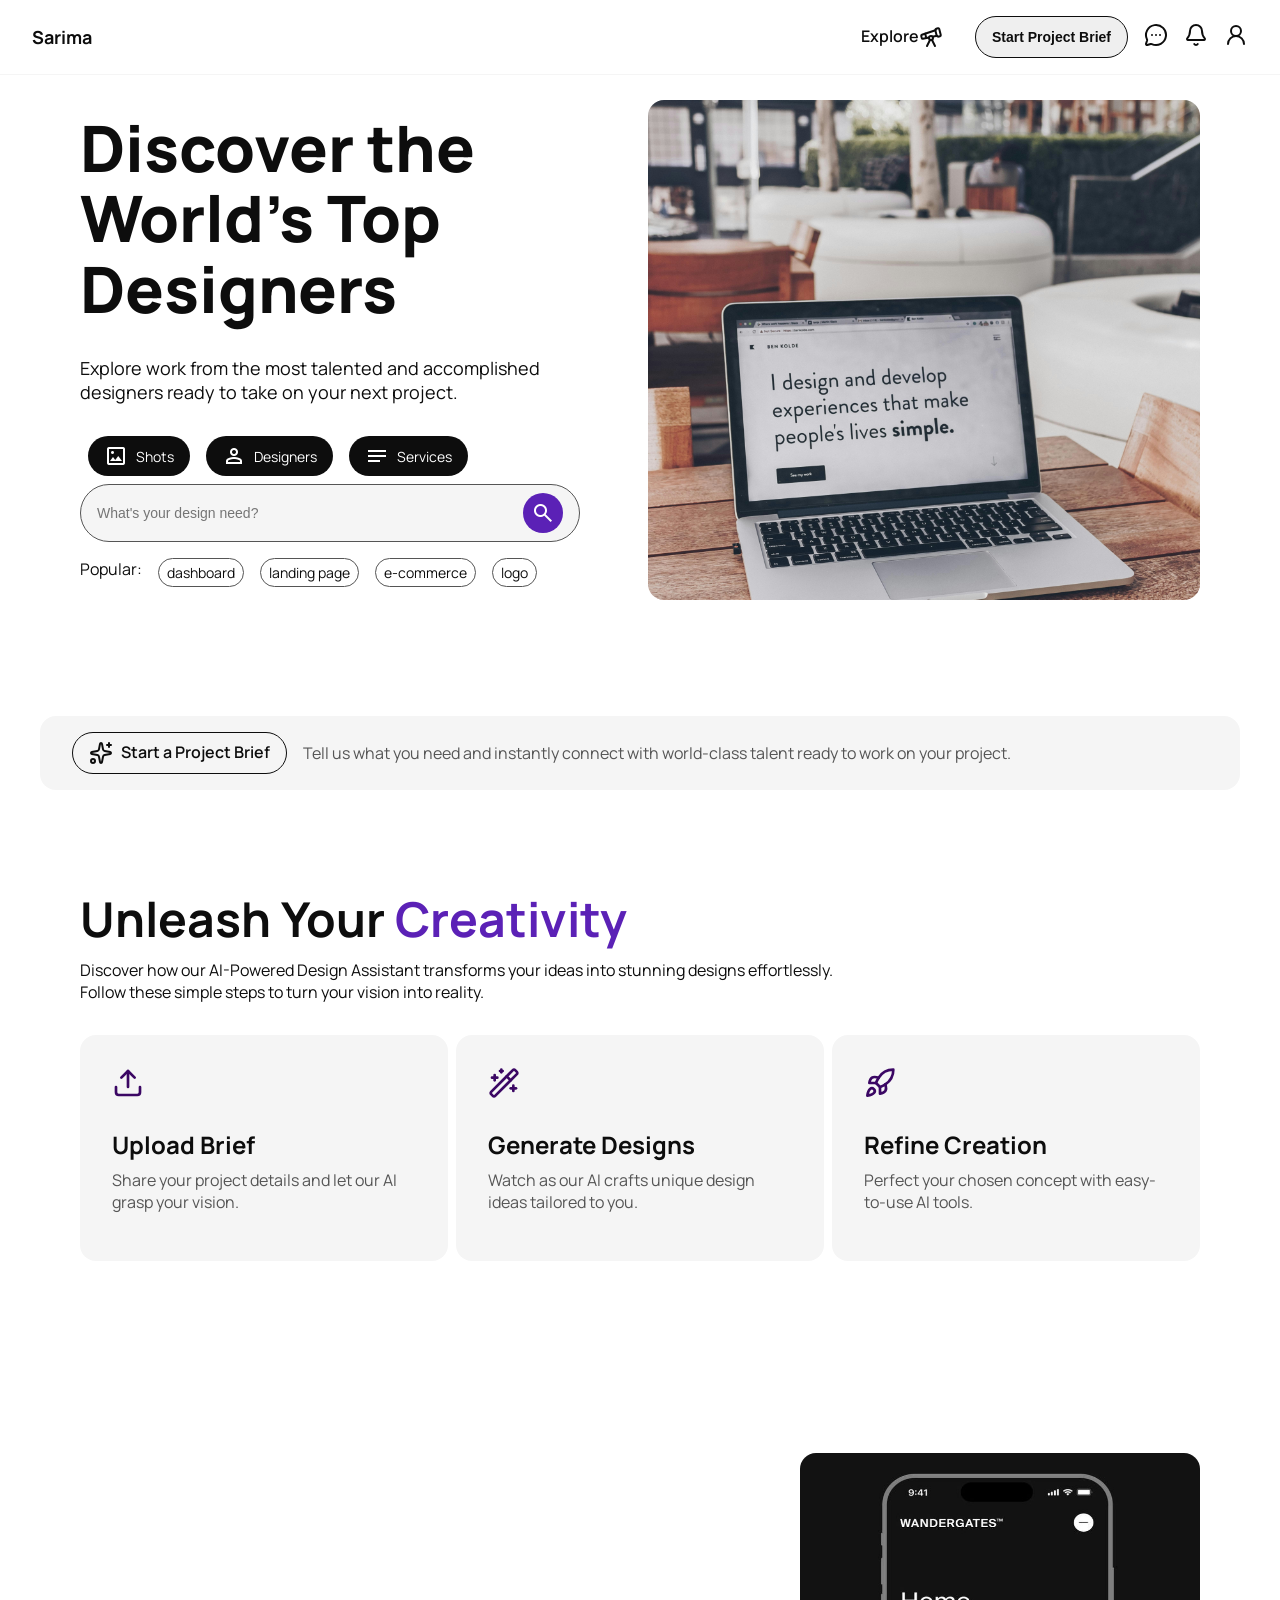
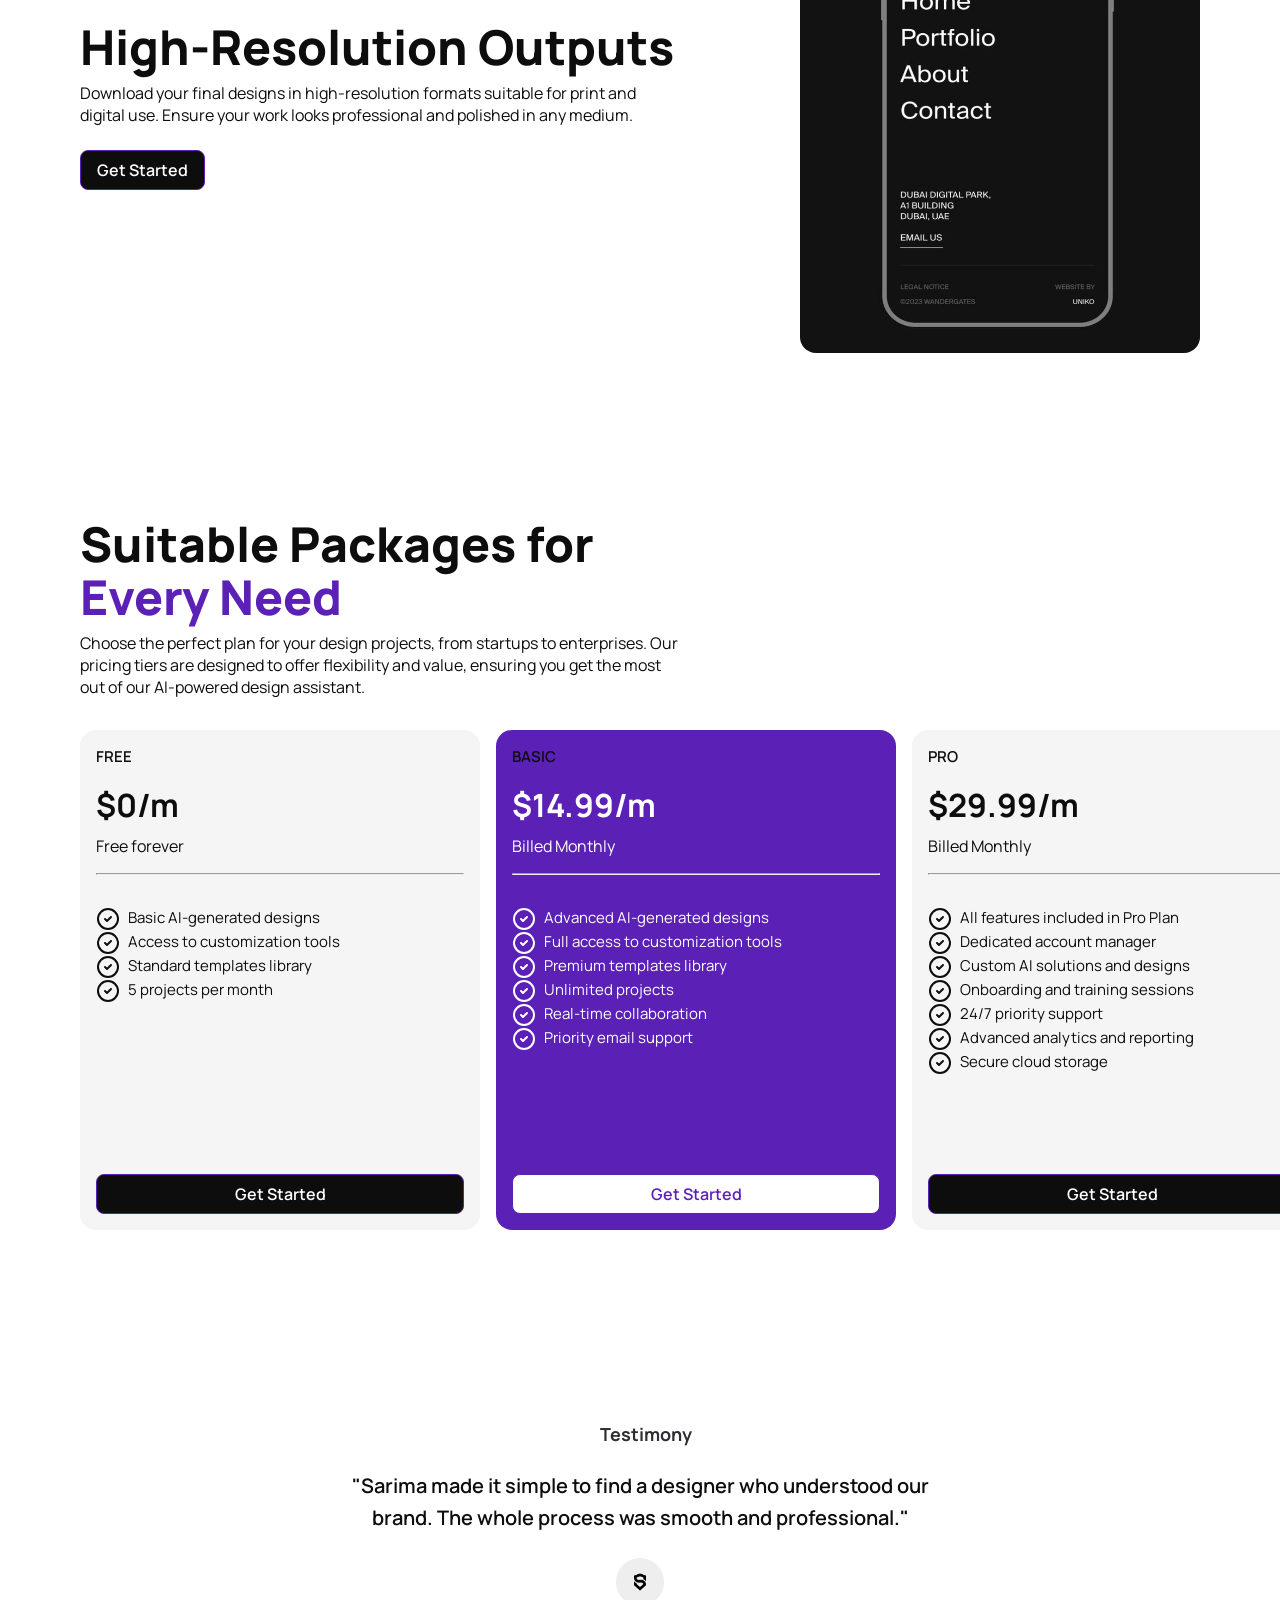
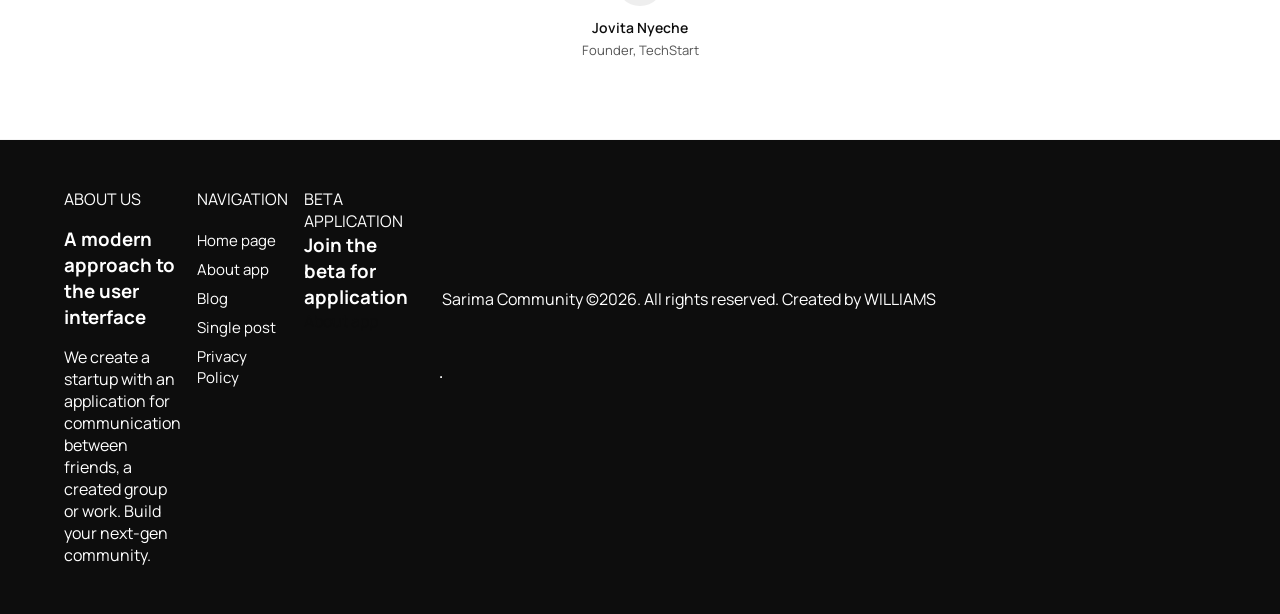
==== commit bbe94595: "explore page outline" ====
--- a/index.html
+++ b/index.html
@@ -15,7 +15,7 @@
           <a class="logo" href="#">Sarima</a>
   <div class="nav-center">
     <div class="nav-left">
-      <a href="#">Explore<svg xmlns="http://www.w3.org/2000/svg" width="24" height="24" viewBox="0 0 24 24" fill="none" stroke="currentColor" stroke-width="2" stroke-linecap="round" stroke-linejoin="round" class="lucide lucide-telescope-icon lucide-telescope"><path d="m10.065 12.493-6.18 1.318a.934.934 0 0 1-1.108-.702l-.537-2.15a1.07 1.07 0 0 1 .691-1.265l13.504-4.44"/><path d="m13.56 11.747 4.332-.924"/><path d="m16 21-3.105-6.21"/><path d="M16.485 5.94a2 2 0 0 1 1.455-2.425l1.09-.272a1 1 0 0 1 1.212.727l1.515 6.06a1 1 0 0 1-.727 1.213l-1.09.272a2 2 0 0 1-2.425-1.455z"/><path d="m6.158 8.633 1.114 4.456"/><path d="m8 21 3.105-6.21"/><circle cx="12" cy="13" r="2"/></svg></a>
+      <a href="explore.html">Explore<svg xmlns="http://www.w3.org/2000/svg" width="24" height="24" viewBox="0 0 24 24" fill="none" stroke="currentColor" stroke-width="2" stroke-linecap="round" stroke-linejoin="round" class="lucide lucide-telescope-icon lucide-telescope"><path d="m10.065 12.493-6.18 1.318a.934.934 0 0 1-1.108-.702l-.537-2.15a1.07 1.07 0 0 1 .691-1.265l13.504-4.44"/><path d="m13.56 11.747 4.332-.924"/><path d="m16 21-3.105-6.21"/><path d="M16.485 5.94a2 2 0 0 1 1.455-2.425l1.09-.272a1 1 0 0 1 1.212.727l1.515 6.06a1 1 0 0 1-.727 1.213l-1.09.272a2 2 0 0 1-2.425-1.455z"/><path d="m6.158 8.633 1.114 4.456"/><path d="m8 21 3.105-6.21"/><circle cx="12" cy="13" r="2"/></svg></a>
     </div>
     <div class="nav-right">
       <button class="startpro" href="#">Start Project Brief</button>
--- a/styles.css
+++ b/styles.css
@@ -558,6 +558,8 @@
   display: flex;
   flex-direction: column;
 }
+
+/* HOME PAGE MEDIA QUERIES */
 @media (max-width: 768px) {
   /* note to self: styles here only apply when screen is 768px or smaller */
   .pricing-cards {
@@ -772,3 +774,267 @@
     border-bottom: 1px solid var(--off-white);
   }
 }
+
+/* EXPLORE PAGE STYLING */
+
+*, *::before, *::after {
+  box-sizing: border-box;
+  margin: 0;
+  padding: 0;
+}
+
+:root {
+  --black: #0d0d0d;
+  --white: #ffffff;
+  --gray: #555;
+  --off-white: #f5f5f5;
+}
+
+body {
+  font-family: 'Manrope', sans-serif;
+  background: var(--white);
+  color: var(--black);
+  min-height: 100vh;
+}
+
+/* NAVBAR */
+.navbar {
+  display: flex;
+  align-items: center;
+  justify-content: space-between;
+  padding: 16px 32px;
+  position: fixed;
+  top: 0; left: 0; right: 0;
+  background: var(--white);
+  z-index: 100;
+  border-bottom: 1px solid var(--off-white);
+}
+
+.logo {
+  font-size: 18px;
+  font-weight: 700;
+  color: var(--black);
+  text-decoration: none;
+}
+
+.nav-right {
+  display: flex;
+  align-items: center;
+  gap: 16px;
+}
+
+.search-bar {
+  display: flex;
+  align-items: center;
+  gap: 8px;
+  background: var(--off-white);
+  border-radius: 32px;
+  padding: 8px 16px;
+}
+
+.search-bar input {
+  border: none;
+  outline: none;
+  background: transparent;
+  font-size: 14px;
+  width: 200px;
+}
+
+.nav-right a {
+  color: var(--black);
+}
+
+/* FILTERS */
+.filters {
+  display: flex;
+  align-items: center;
+  justify-content: space-between;
+  padding: 12px 32px;
+  margin-top: 64px;
+  border-bottom: 1px solid var(--off-white);
+}
+
+.filter-left {
+  display: flex;
+  align-items: center;
+  gap: 16px;
+}
+
+.filter-tag {
+  font-size: 14px;
+  font-weight: 500;
+  color: var(--gray);
+  text-decoration: none;
+  transition: color 0.2s;
+}
+
+.filter-tag:hover {
+  color: var(--black);
+}
+
+.dropdown-btn {
+  display: flex;
+  align-items: center;
+  gap: 4px;
+  background: var(--off-white);
+  border: none;
+  border-radius: 8px;
+  padding: 6px 12px;
+  font-size: 14px;
+  font-weight: 600;
+  cursor: pointer;
+}
+
+.filter-btn {
+  display: flex;
+  align-items: center;
+  gap: 4px;
+  background: none;
+  border: 1px solid var(--off-white);
+  border-radius: 8px;
+  padding: 6px 12px;
+  font-size: 14px;
+  font-weight: 500;
+  cursor: pointer;
+  transition: border-color 0.2s;
+}
+
+.filter-btn:hover {
+  border-color: var(--black);
+}
+
+/* DESIGN GRID */
+.design-grid {
+  display: grid;
+  grid-template-columns: repeat(3, 1fr);
+  gap: 24px;
+  padding: 32px;
+}
+
+.design-card {
+  display: flex;
+  flex-direction: column;
+  gap: 8px;
+}
+
+.card-image {
+  position: relative;
+  border-radius: 12px;
+  overflow: hidden;
+  background: var(--off-white);
+  aspect-ratio: 1 / 1;
+}
+
+.card-image img {
+  width: 100%;
+  height: 100%;
+  object-fit: cover;
+  display: block;
+}
+
+.card-actions {
+  position: absolute;
+  bottom: 12px;
+  right: 12px;
+  display: flex;
+  gap: 8px;
+  opacity: 0;
+  transition: opacity 0.2s;
+}
+
+.card-image:hover .card-actions {
+  opacity: 1;
+}
+
+.card-action {
+  background: var(--white);
+  border-radius: 50%;
+  width: 32px;
+  height: 32px;
+  display: flex;
+  align-items: center;
+  justify-content: center;
+  color: var(--black);
+  transition: background 0.2s;
+}
+
+.card-action:hover {
+  background: var(--off-white);
+}
+
+.card-title {
+  font-size: 14px;
+  font-weight: 500;
+  color: var(--black);
+}
+
+/* FOOTER */
+.foot {
+  display: flex;
+  align-items: center;
+  justify-content: space-between;
+  padding: 16px 32px;
+  border-top: 1px solid var(--off-white);
+}
+
+.footer-icons {
+  display: flex;
+  gap: 16px;
+}
+
+.footer-icons a {
+  color: var(--black);
+}
+
+/* HAMBURGER */
+.hamburger {
+  display: none;
+  flex-direction: column;
+  background: none;
+  border: none;
+  cursor: pointer;
+  padding: 4px;
+  gap: 4px;
+}
+
+.hamburger span {
+  display: block;
+  width: 25px;
+  height: 3px;
+  background-color: var(--black);
+  transition: all 0.3s ease;
+}
+
+/* MEDIA QUERIES */
+@media (max-width: 768px) {
+  .nav-center {
+    display: none;
+  }
+
+  .search-bar {
+    display: none;
+  }
+
+  .hamburger {
+    display: flex;
+  }
+
+  .filters {
+    padding: 12px 16px;
+    overflow-x: auto;
+  }
+
+  .filter-left {
+    gap: 12px;
+  }
+
+  .design-grid {
+    grid-template-columns: repeat(2, 1fr);
+    gap: 16px;
+    padding: 16px;
+  }
+
+  .foot {
+    padding: 16px;
+  }
+}
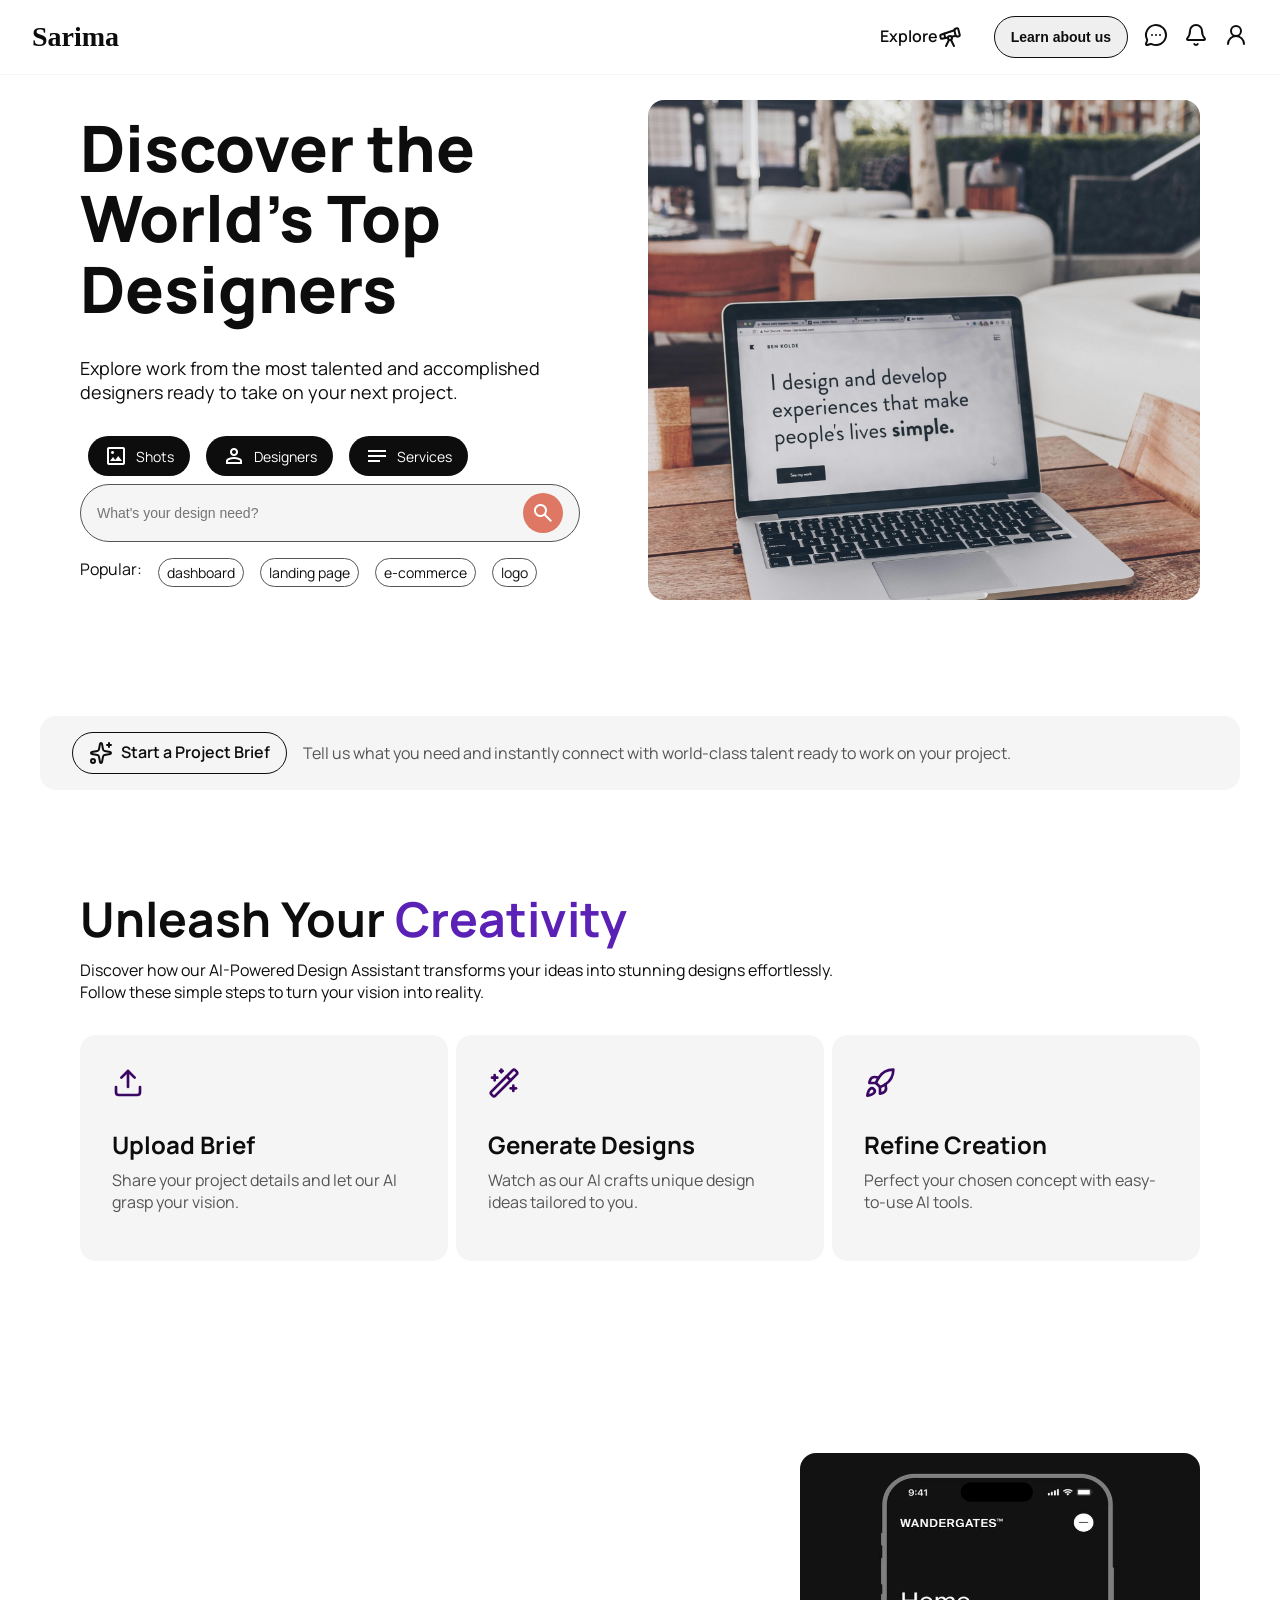
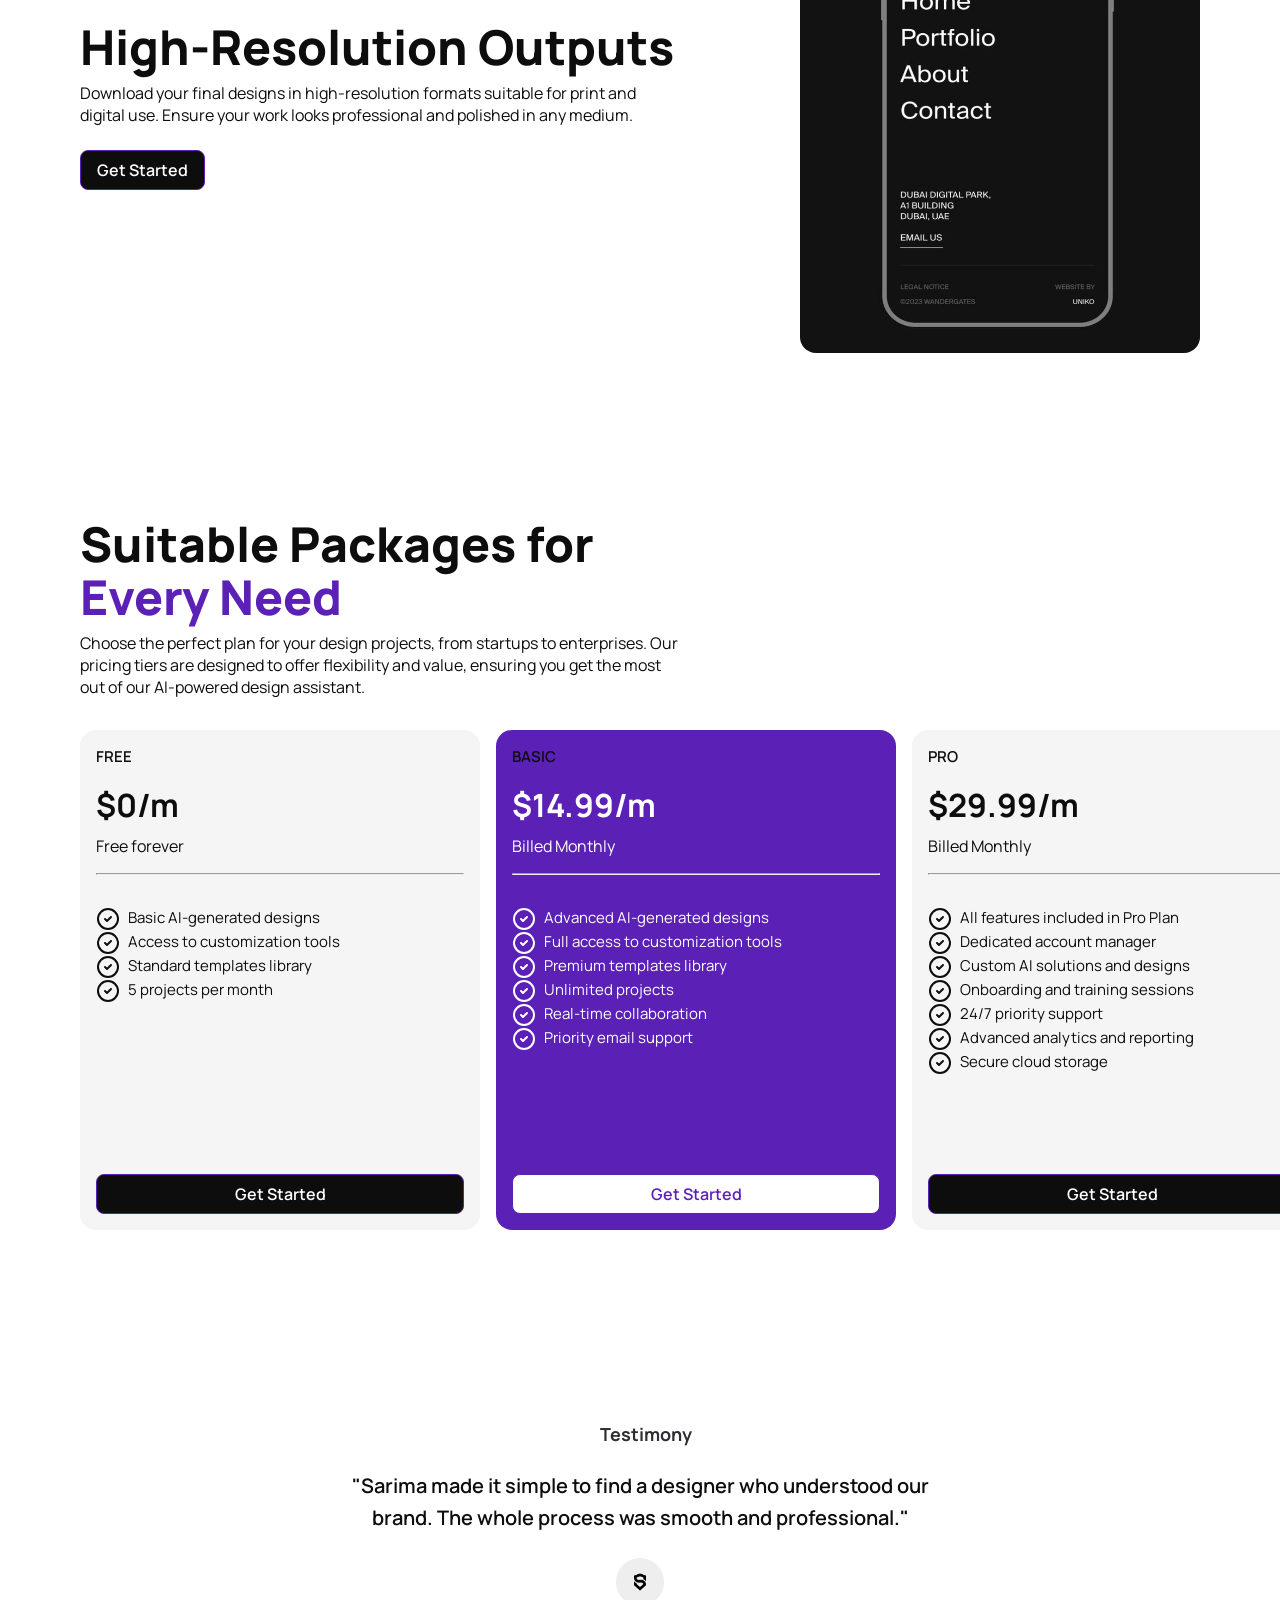
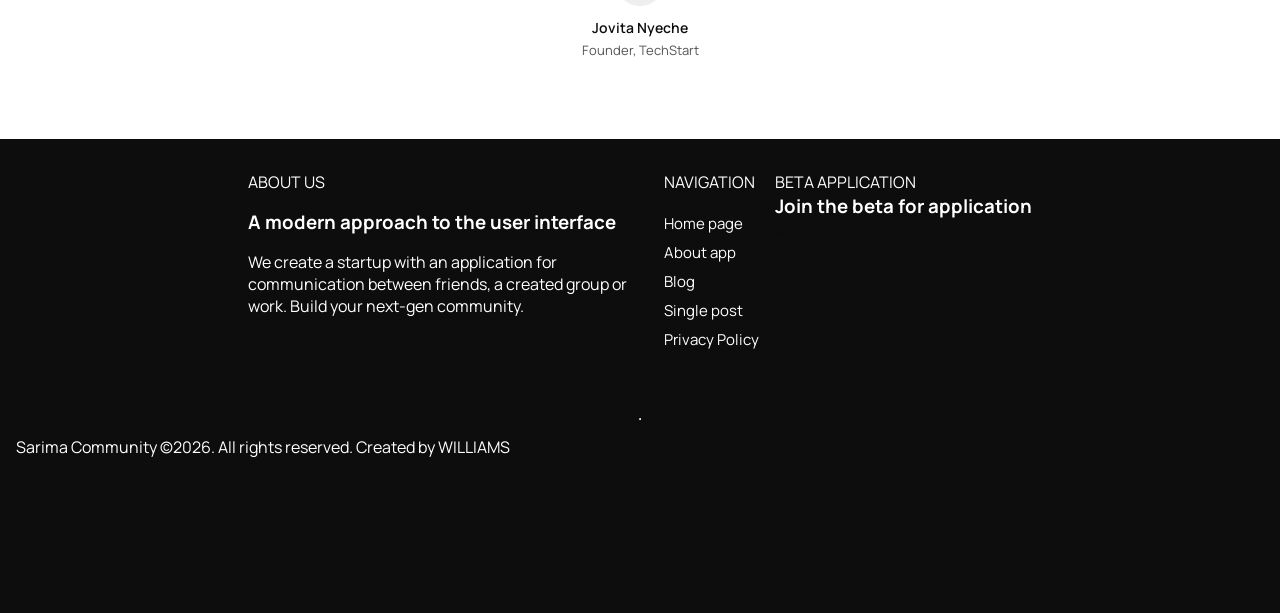
==== commit efedc340: "about page foundation" ====
--- a/index.html
+++ b/index.html
@@ -18,7 +18,7 @@
       <a href="explore.html">Explore<svg xmlns="http://www.w3.org/2000/svg" width="24" height="24" viewBox="0 0 24 24" fill="none" stroke="currentColor" stroke-width="2" stroke-linecap="round" stroke-linejoin="round" class="lucide lucide-telescope-icon lucide-telescope"><path d="m10.065 12.493-6.18 1.318a.934.934 0 0 1-1.108-.702l-.537-2.15a1.07 1.07 0 0 1 .691-1.265l13.504-4.44"/><path d="m13.56 11.747 4.332-.924"/><path d="m16 21-3.105-6.21"/><path d="M16.485 5.94a2 2 0 0 1 1.455-2.425l1.09-.272a1 1 0 0 1 1.212.727l1.515 6.06a1 1 0 0 1-.727 1.213l-1.09.272a2 2 0 0 1-2.425-1.455z"/><path d="m6.158 8.633 1.114 4.456"/><path d="m8 21 3.105-6.21"/><circle cx="12" cy="13" r="2"/></svg></a>
     </div>
     <div class="nav-right">
-      <button class="startpro" href="#">Start Project Brief</button>
+      <button class="startpro" href="#">Learn about us</button>
       <a href="#"><svg xmlns="http://www.w3.org/2000/svg" width="24" height="24" viewBox="0 0 24 24" fill="none" stroke="currentColor" stroke-width="2" stroke-linecap="round" stroke-linejoin="round" class="lucide lucide-message-circle-more-icon lucide-message-circle-more"><path d="M2.992 16.342a2 2 0 0 1 .094 1.167l-1.065 3.29a1 1 0 0 0 1.236 1.168l3.413-.998a2 2 0 0 1 1.099.092 10 10 0 1 0-4.777-4.719"/><path d="M8 12h.01"/><path d="M12 12h.01"/><path d="M16 12h.01"/></svg></a>
       <a href="#"><svg xmlns="http://www.w3.org/2000/svg" width="24" height="24" viewBox="0 0 24 24" fill="none" stroke="currentColor" stroke-width="2" stroke-linecap="round" stroke-linejoin="round" class="lucide lucide-bell-icon lucide-bell"><path d="M10.268 21a2 2 0 0 0 3.464 0"/><path d="M3.262 15.326A1 1 0 0 0 4 17h16a1 1 0 0 0 .74-1.673C19.41 13.956 18 12.499 18 8A6 6 0 0 0 6 8c0 4.499-1.411 5.956-2.738 7.326"/></svg></a>
       <a href="#"><svg xmlns="http://www.w3.org/2000/svg" width="24" height="24" viewBox="0 0 24 24" fill="none" stroke="currentColor" stroke-width="2" stroke-linecap="round" stroke-linejoin="round" class="lucide lucide-user-round-icon lucide-user-round"><circle cx="12" cy="8" r="5"/><path d="M20 21a8 8 0 0 0-16 0"/></svg></a>
--- a/styles.css
+++ b/styles.css
@@ -14,6 +14,11 @@
     --ash: #2c2e32;
     --off-white: #f1edff;
     --cream: #aba9bb;
+    --beige: #de7865;
+}
+html, body{
+  max-width: 100vw;
+  overflow-x: hidden;
 }
 body{
     font-family: 'Manrope', sans-serif;
@@ -42,9 +47,10 @@
     gap: 32px;
 }
 .logo{
-    font-size: 24px;
-    font-weight: 800;
-    color: var(--ash);
+    font-family:cursive;
+    font-size: 28px;
+    font-weight: 600;
+    color: var(--black);
 }
 .nav-left a{
     display: flex;
@@ -173,7 +179,7 @@
 }
 .search-bar .material-symbols-outlined{
     color: var(--white);
-    background: var(--indigo);
+    background: var(--beige);
     border-radius:32px;
     padding: 8px;
 }
@@ -429,6 +435,9 @@
 .foot{
     background: var(--black);
     color: var(--white);
+    display: flex;
+    flex-direction: column;
+    align-items: center;
 }
 .footer-content{
     display:flex;
@@ -581,7 +590,7 @@
   .hero-left {
     display: flex;
     flex-direction: column;
-    align-items: center; /* centers everything horizontally */
+    align-items: center;
     width: 100%;
   }
 
@@ -622,7 +631,7 @@
     display: none;
   }
 
-  /* NAVBAR */
+  
   .nav-center {
     display: none;
   }
@@ -630,7 +639,7 @@
     display: flex;
   }
 
-  /* HERO */
+  
   .hero {
     flex-direction: column;
     padding: 100px 24px 60px;
@@ -735,7 +744,7 @@
     font-size: 16px;
   }
 
-  /* FOOTER */
+  
   .footer-content {
     flex-direction: column;
     padding: 24px;
@@ -788,6 +797,7 @@
   --white: #ffffff;
   --gray: #555;
   --off-white: #f5f5f5;
+  --ash: #2c2e32;
 }
 
 body {
@@ -797,7 +807,6 @@
   min-height: 100vh;
 }
 
-/* NAVBAR */
 .navbar {
   display: flex;
   align-items: center;
@@ -810,12 +819,7 @@
   border-bottom: 1px solid var(--off-white);
 }
 
-.logo {
-  font-size: 18px;
-  font-weight: 700;
-  color: var(--black);
-  text-decoration: none;
-}
+
 
 .nav-right {
   display: flex;
@@ -844,12 +848,12 @@
   color: var(--black);
 }
 
-/* FILTERS */
+
 .filters {
   display: flex;
   align-items: center;
   justify-content: space-between;
-  padding: 12px 32px;
+  padding: 32px 32px;
   margin-top: 64px;
   border-bottom: 1px solid var(--off-white);
 }
@@ -857,9 +861,12 @@
 .filter-left {
   display: flex;
   align-items: center;
-  gap: 16px;
-}
-
+  gap: 64px;
+}
+.filter-left a{
+  font-size: 16px;
+  font-weight: 600px;
+}
 .filter-tag {
   font-size: 14px;
   font-weight: 500;
@@ -903,10 +910,10 @@
   border-color: var(--black);
 }
 
-/* DESIGN GRID */
+
 .design-grid {
   display: grid;
-  grid-template-columns: repeat(3, 1fr);
+  grid-template-columns: repeat(4, 1fr);
   gap: 24px;
   padding: 32px;
 }
@@ -922,7 +929,7 @@
   border-radius: 12px;
   overflow: hidden;
   background: var(--off-white);
-  aspect-ratio: 1 / 1;
+  aspect-ratio: 4 / 3;
 }
 
 .card-image img {
@@ -939,7 +946,7 @@
   display: flex;
   gap: 8px;
   opacity: 0;
-  transition: opacity 0.2s;
+  transition: opacity 0.3s;
 }
 
 .card-image:hover .card-actions {
@@ -947,15 +954,15 @@
 }
 
 .card-action {
-  background: var(--white);
+  background: var(--off-white);
   border-radius: 50%;
   width: 32px;
   height: 32px;
   display: flex;
   align-items: center;
   justify-content: center;
-  color: var(--black);
-  transition: background 0.2s;
+  color: var(--ash);
+  transition: background 0.3s;
 }
 
 .card-action:hover {
@@ -968,25 +975,31 @@
   color: var(--black);
 }
 
-/* FOOTER */
-.foot {
+
+.foot-explore {
   display: flex;
   align-items: center;
   justify-content: space-between;
   padding: 16px 32px;
-  border-top: 1px solid var(--off-white);
-}
-
+  border-top: 2px solid var(--off-white);
+  background: var(--black);
+}
+.logo-footer{
+    color: var(--off-white);
+    font-family:cursive;
+    font-size: 28px;
+    font-weight: 600;
+}
 .footer-icons {
   display: flex;
   gap: 16px;
 }
 
 .footer-icons a {
-  color: var(--black);
-}
-
-/* HAMBURGER */
+  color: var(--off-white);
+}
+
+
 .hamburger {
   display: none;
   flex-direction: column;
@@ -1034,7 +1047,7 @@
     padding: 16px;
   }
 
-  .foot {
+  .foot-explore {
     padding: 16px;
   }
 }
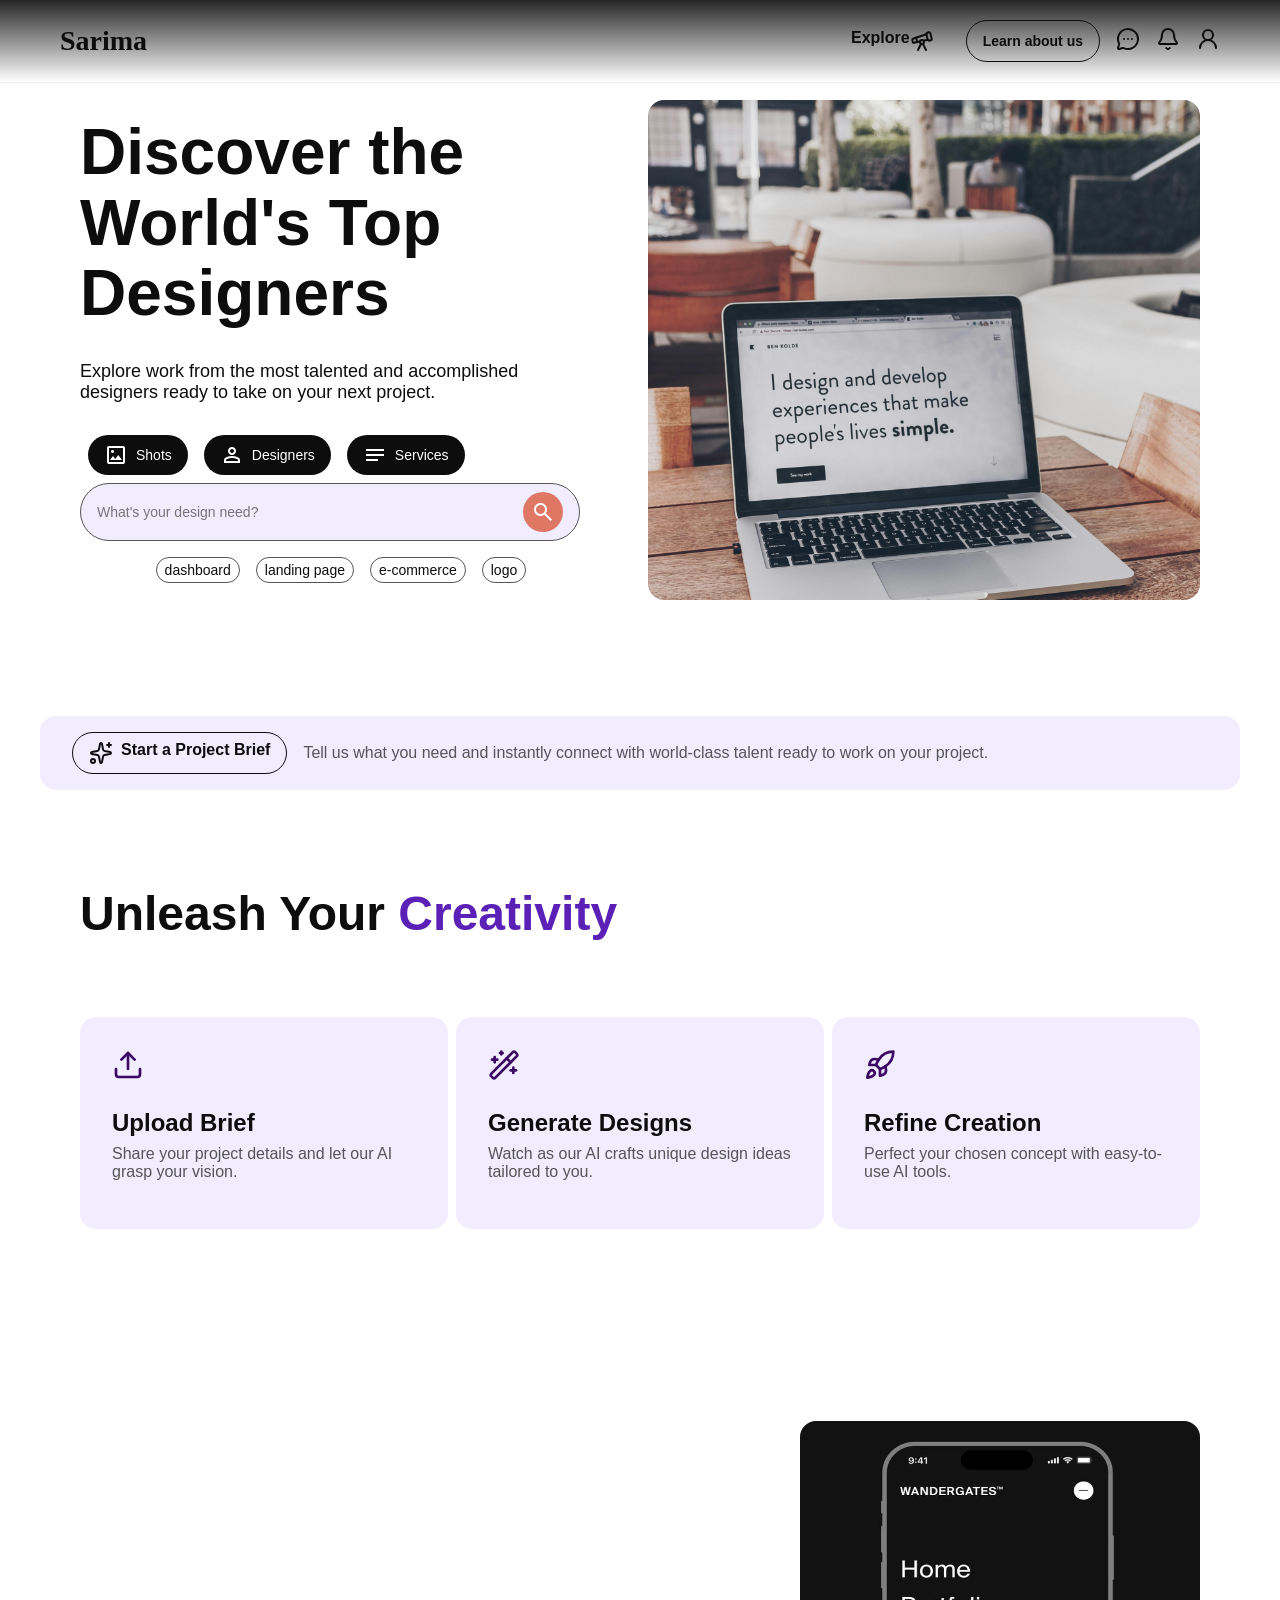
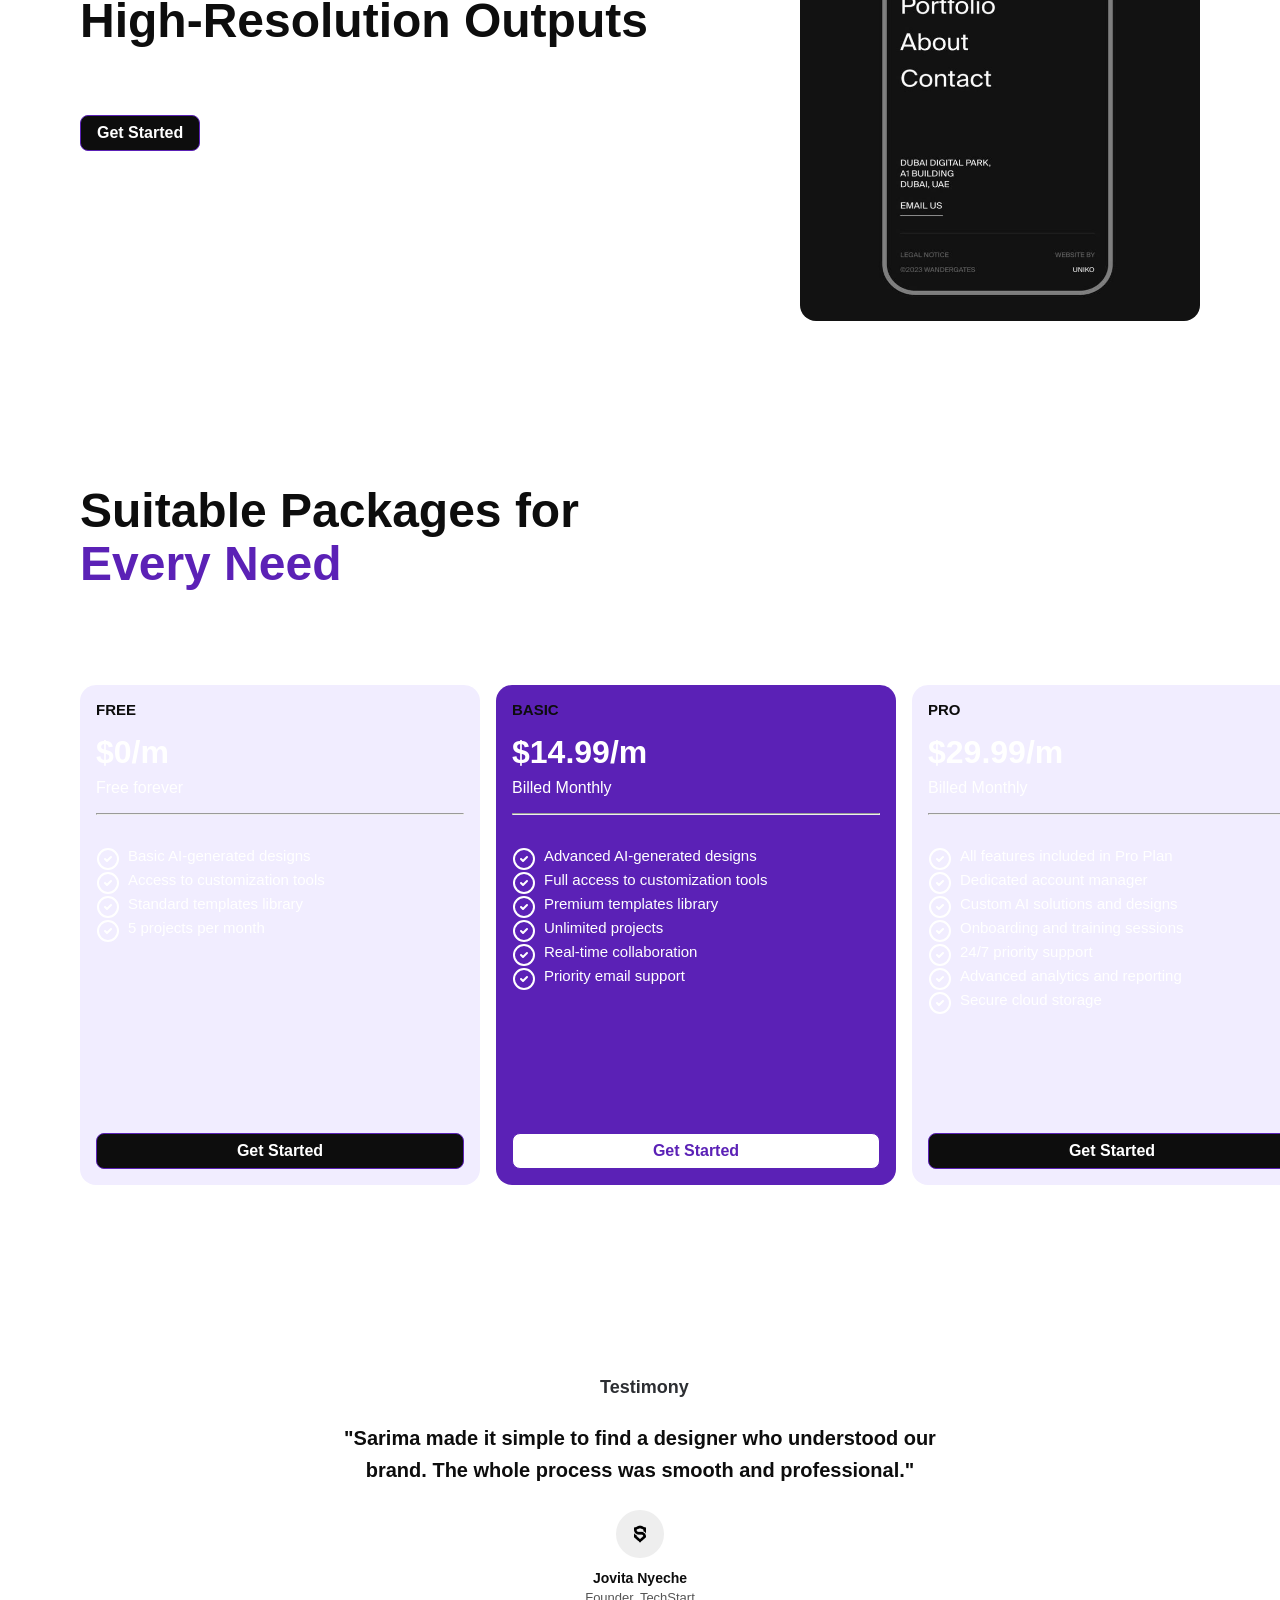
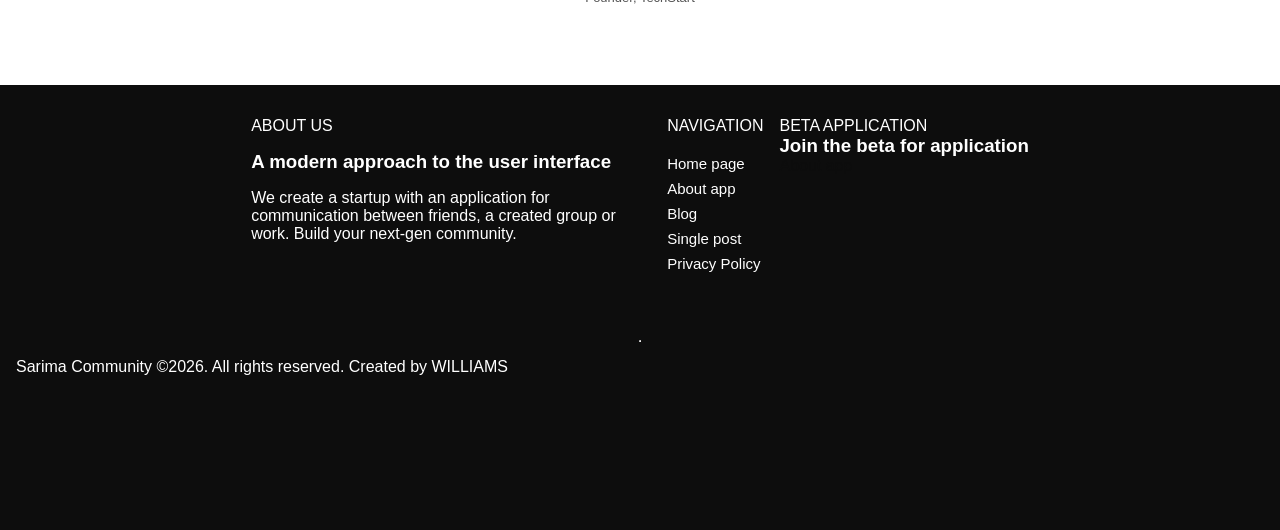
==== commit 9946798c: "about page styling started" ====
--- a/index.html
+++ b/index.html
@@ -18,7 +18,7 @@
       <a href="explore.html">Explore<svg xmlns="http://www.w3.org/2000/svg" width="24" height="24" viewBox="0 0 24 24" fill="none" stroke="currentColor" stroke-width="2" stroke-linecap="round" stroke-linejoin="round" class="lucide lucide-telescope-icon lucide-telescope"><path d="m10.065 12.493-6.18 1.318a.934.934 0 0 1-1.108-.702l-.537-2.15a1.07 1.07 0 0 1 .691-1.265l13.504-4.44"/><path d="m13.56 11.747 4.332-.924"/><path d="m16 21-3.105-6.21"/><path d="M16.485 5.94a2 2 0 0 1 1.455-2.425l1.09-.272a1 1 0 0 1 1.212.727l1.515 6.06a1 1 0 0 1-.727 1.213l-1.09.272a2 2 0 0 1-2.425-1.455z"/><path d="m6.158 8.633 1.114 4.456"/><path d="m8 21 3.105-6.21"/><circle cx="12" cy="13" r="2"/></svg></a>
     </div>
     <div class="nav-right">
-      <button class="startpro" href="#">Learn about us</button>
+      <a href="about.html" class="startpro">Learn about us</a>
       <a href="#"><svg xmlns="http://www.w3.org/2000/svg" width="24" height="24" viewBox="0 0 24 24" fill="none" stroke="currentColor" stroke-width="2" stroke-linecap="round" stroke-linejoin="round" class="lucide lucide-message-circle-more-icon lucide-message-circle-more"><path d="M2.992 16.342a2 2 0 0 1 .094 1.167l-1.065 3.29a1 1 0 0 0 1.236 1.168l3.413-.998a2 2 0 0 1 1.099.092 10 10 0 1 0-4.777-4.719"/><path d="M8 12h.01"/><path d="M12 12h.01"/><path d="M16 12h.01"/></svg></a>
       <a href="#"><svg xmlns="http://www.w3.org/2000/svg" width="24" height="24" viewBox="0 0 24 24" fill="none" stroke="currentColor" stroke-width="2" stroke-linecap="round" stroke-linejoin="round" class="lucide lucide-bell-icon lucide-bell"><path d="M10.268 21a2 2 0 0 0 3.464 0"/><path d="M3.262 15.326A1 1 0 0 0 4 17h16a1 1 0 0 0 .74-1.673C19.41 13.956 18 12.499 18 8A6 6 0 0 0 6 8c0 4.499-1.411 5.956-2.738 7.326"/></svg></a>
       <a href="#"><svg xmlns="http://www.w3.org/2000/svg" width="24" height="24" viewBox="0 0 24 24" fill="none" stroke="currentColor" stroke-width="2" stroke-linecap="round" stroke-linejoin="round" class="lucide lucide-user-round-icon lucide-user-round"><circle cx="12" cy="8" r="5"/><path d="M20 21a8 8 0 0 0-16 0"/></svg></a>
--- a/styles.css
+++ b/styles.css
@@ -15,6 +15,13 @@
     --off-white: #f1edff;
     --cream: #aba9bb;
     --beige: #de7865;
+    --bg: #0a0a0a;
+  --surface: #111111;
+  --accent: #ffffff;
+  --muted: #888;
+  --border: rgba(255, 255, 255, 0.08);
+  --font-display: 'Bebas Neue', sans-serif;
+  --font-body: 'DM Sans', sans-serif;
 }
 html, body{
   max-width: 100vw;
@@ -76,8 +83,8 @@
     color: var(--gray);
 }
 .startpro{
-  font-weight: 700;
-  font-size: 14px;
+    font-weight: 700;
+    font-size: 14px;
     color: var(--black);
     border: 1px solid var(--black);
     padding: 12px 16px;
@@ -792,13 +799,7 @@
   padding: 0;
 }
 
-:root {
-  --black: #0d0d0d;
-  --white: #ffffff;
-  --gray: #555;
-  --off-white: #f5f5f5;
-  --ash: #2c2e32;
-}
+
 
 body {
   font-family: 'Manrope', sans-serif;
@@ -1050,4 +1051,348 @@
   .foot-explore {
     padding: 16px;
   }
+}
+/* ABOUT PAGE STYLING */
+*, *::before, *::after {
+  margin: 0;
+  padding: 0;
+  box-sizing: border-box;
+}
+
+html {
+  scroll-behavior: smooth;
+}
+
+body {
+
+  color: var(--accent);
+  font-family: var(--font-body);
+  min-height: 100vh;
+  overflow-x: hidden;
+}
+
+
+/* ── NAVBAR ── */
+.navbar {
+  position: fixed;
+  top: 0;
+  left: 0;
+  right: 0;
+  z-index: 100;
+  display: flex;
+  align-items: center;
+  justify-content: space-between;
+  padding: 20px 60px;
+  background: linear-gradient(to bottom, rgba(0, 0, 0, 0.85), transparent);
+  backdrop-filter: blur(2px);
+}
+
+.nav-logo {
+  display: flex;
+  align-items: center;
+  gap: 10px;
+  text-decoration: none;
+}
+
+.logo-box {
+  width: 36px;
+  height: 36px;
+  background: var(--accent);
+  display: grid;
+  place-items: center;
+}
+
+.logo-box svg {
+  color: #000;
+}
+
+.logo-text {
+  font-family: var(--font-display);
+  font-size: 20px;
+  letter-spacing: 2px;
+  color: var(--accent);
+}
+
+.nav-links {
+  display: flex;
+  align-items: center;
+  gap: 36px;
+  list-style: none;
+}
+
+.nav-links a {
+  color: rgba(255, 255, 255, 0.7);
+  text-decoration: none;
+  font-size: 14px;
+  font-weight: 400;
+  letter-spacing: 0.5px;
+  transition: color 0.2s;
+  position: relative;
+}
+
+.nav-links a::after {
+  content: '';
+  position: absolute;
+  bottom: -3px;
+  left: 0;
+  width: 0;
+  height: 1px;
+  background: #fff;
+  transition: width 0.3s ease;
+}
+
+.nav-links a:hover {
+  color: #fff;
+}
+
+.nav-links a:hover::after {
+  width: 100%;
+}
+
+.nav-cta {
+  background: #fff;
+  color: #000 !important;
+  padding: 10px 24px;
+  font-weight: 500 !important;
+  font-size: 13px !important;
+  letter-spacing: 1px;
+  text-transform: uppercase;
+  text-decoration: none;
+  transition: background 0.2s;
+}
+
+.nav-cta:hover {
+  background: #ddd !important;
+}
+
+.nav-cta::after {
+  display: none !important;
+}
+
+
+.hero-banner {
+  position: relative;
+  height: 340px;
+  display: flex;
+  flex-direction: column;
+  align-items: center;
+  justify-content: center;
+  overflow: hidden;
+  text-align: center;
+}
+
+.hero-bg {
+  position: absolute;
+  inset: 0;
+  background:
+    linear-gradient(to bottom, rgba(0, 0, 0, 0.6) 0%, rgba(0, 0, 0, 0.3) 50%, rgba(0, 0, 0, 0.85) 100%),
+    url('https://images.unsplash.com/photo-1598387993441-a364f854cfb2?w=1400&q=80') center / cover no-repeat;
+  filter: brightness(0.55);
+}
+
+.hero-eyebrow {
+  position: relative;
+  font-size: 11px;
+  letter-spacing: 4px;
+  text-transform: uppercase;
+  color: rgba(255, 255, 255, 0.45);
+  margin-bottom: 12px;
+  font-weight: 300;
+  animation: fadeUp 0.7s ease both;
+}
+
+.hero-title {
+  position: relative;
+  font-family: var(--font-display);
+  font-size: clamp(56px, 8vw, 88px);
+  letter-spacing: 6px;
+  line-height: 1;
+  animation: fadeUp 0.7s 0.1s ease both;
+}
+
+.breadcrumb {
+  position: relative;
+  margin-top: 18px;
+  font-size: 12px;
+  color: rgba(255, 255, 255, 0.4);
+  letter-spacing: 1px;
+  animation: fadeUp 0.7s 0.2s ease both;
+}
+
+.breadcrumb a {
+  color: rgba(255, 255, 255, 0.4);
+  text-decoration: none;
+}
+
+.breadcrumb a:hover {
+  color: #fff;
+}
+
+.breadcrumb span {
+  margin: 0 8px;
+}
+
+
+/* ── ABOUT SECTION ── */
+.about-section {
+  display: grid;
+  grid-template-columns: 1fr 1fr;
+  min-height: 520px;
+}
+
+.about-image {
+  position: relative;
+  overflow: hidden;
+}
+
+.about-image img {
+  width: 100%;
+  height: 100%;
+  object-fit: cover;
+  display: block;
+  filter: brightness(0.75) contrast(1.05);
+  transition: transform 0.8s ease;
+}
+
+.about-image:hover img {
+  transform: scale(1.03);
+}
+
+.about-image::after {
+  content: '';
+  position: absolute;
+  top: 0;
+  right: 0;
+  width: 1px;
+  height: 100%;
+  background: linear-gradient(to bottom, transparent, rgba(255, 255, 255, 0.12), transparent);
+}
+
+.about-content {
+  background: var(--surface);
+  padding: 80px 70px;
+  display: flex;
+  flex-direction: column;
+  justify-content: center;
+  position: relative;
+}
+
+.about-content::before {
+  content: '';
+  position: absolute;
+  top: 60px;
+  left: 70px;
+  width: 32px;
+  height: 2px;
+  background: rgba(255, 255, 255, 0.25);
+}
+
+.about-label {
+  font-size: 11px;
+  letter-spacing: 4px;
+  text-transform: uppercase;
+  color: var(--muted);
+  margin-bottom: 20px;
+  padding-top: 14px;
+  animation: fadeUp 0.6s 0.3s ease both;
+}
+
+.about-heading {
+  font-family: var(--font-display);
+  font-size: clamp(38px, 4.5vw, 56px);
+  line-height: 1.05;
+  letter-spacing: 2px;
+  margin-bottom: 28px;
+  animation: fadeUp 0.6s 0.4s ease both;
+}
+
+.about-body {
+  font-size: 14px;
+  line-height: 1.85;
+  color: rgba(255, 255, 255, 0.5);
+  font-weight: 300;
+  max-width: 420px;
+  margin-bottom: 44px;
+  animation: fadeUp 0.6s 0.5s ease both;
+}
+
+.btn {
+  display: inline-flex;
+  align-items: center;
+  gap: 10px;
+  padding: 14px 32px;
+  border: 1px solid rgba(255, 255, 255, 0.25);
+  color: #fff;
+  text-decoration: none;
+  font-size: 12px;
+  letter-spacing: 2px;
+  text-transform: uppercase;
+  font-weight: 500;
+  transition: background 0.25s, border-color 0.25s, gap 0.25s;
+  align-self: flex-start;
+  animation: fadeUp 0.6s 0.6s ease both;
+}
+
+.btn:hover {
+  background: rgba(255, 255, 255, 0.06);
+  border-color: rgba(255, 255, 255, 0.5);
+  gap: 16px;
+}
+
+.btn svg {
+  width: 14px;
+  height: 14px;
+  opacity: 0.7;
+}
+
+@keyframes fadeUp {
+  from {
+    opacity: 0;
+    transform: translateY(20px);
+  }
+  to {
+    opacity: 1;
+    transform: translateY(0);
+  }
+}
+
+
+@media (max-width: 900px) {
+  .navbar {
+    padding: 18px 28px;
+  }
+
+  .nav-links {
+    gap: 22px;
+  }
+
+  .about-section {
+    grid-template-columns: 1fr;
+  }
+
+  .about-image {
+    height: 300px;
+  }
+
+  .about-image::after {
+    display: none;
+  }
+
+  .about-content {
+    padding: 56px 36px;
+  }
+
+  .about-content::before {
+    left: 36px;
+  }
+
+  .about-label {
+    padding-top: 8px;
+  }
+}
+
+@media (max-width: 600px) {
+  .nav-links {
+    display: none;
+  }
 }
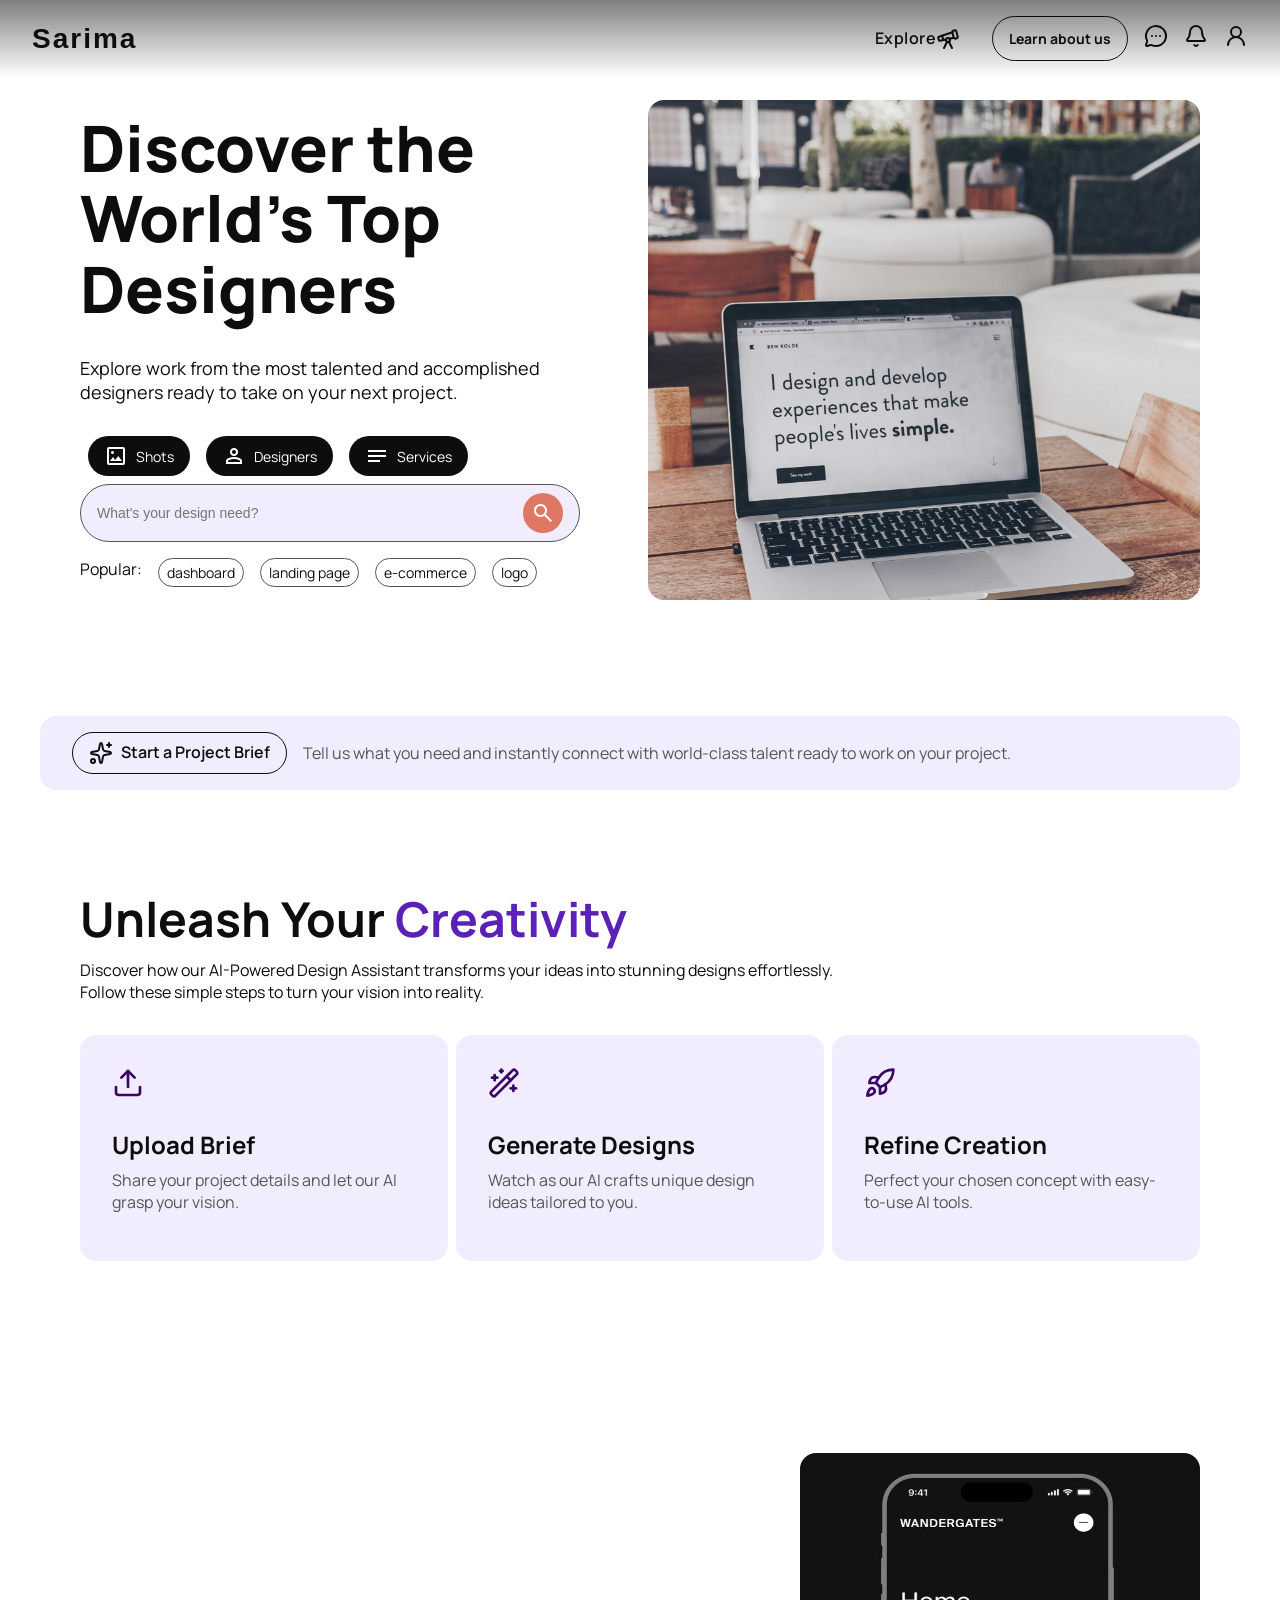
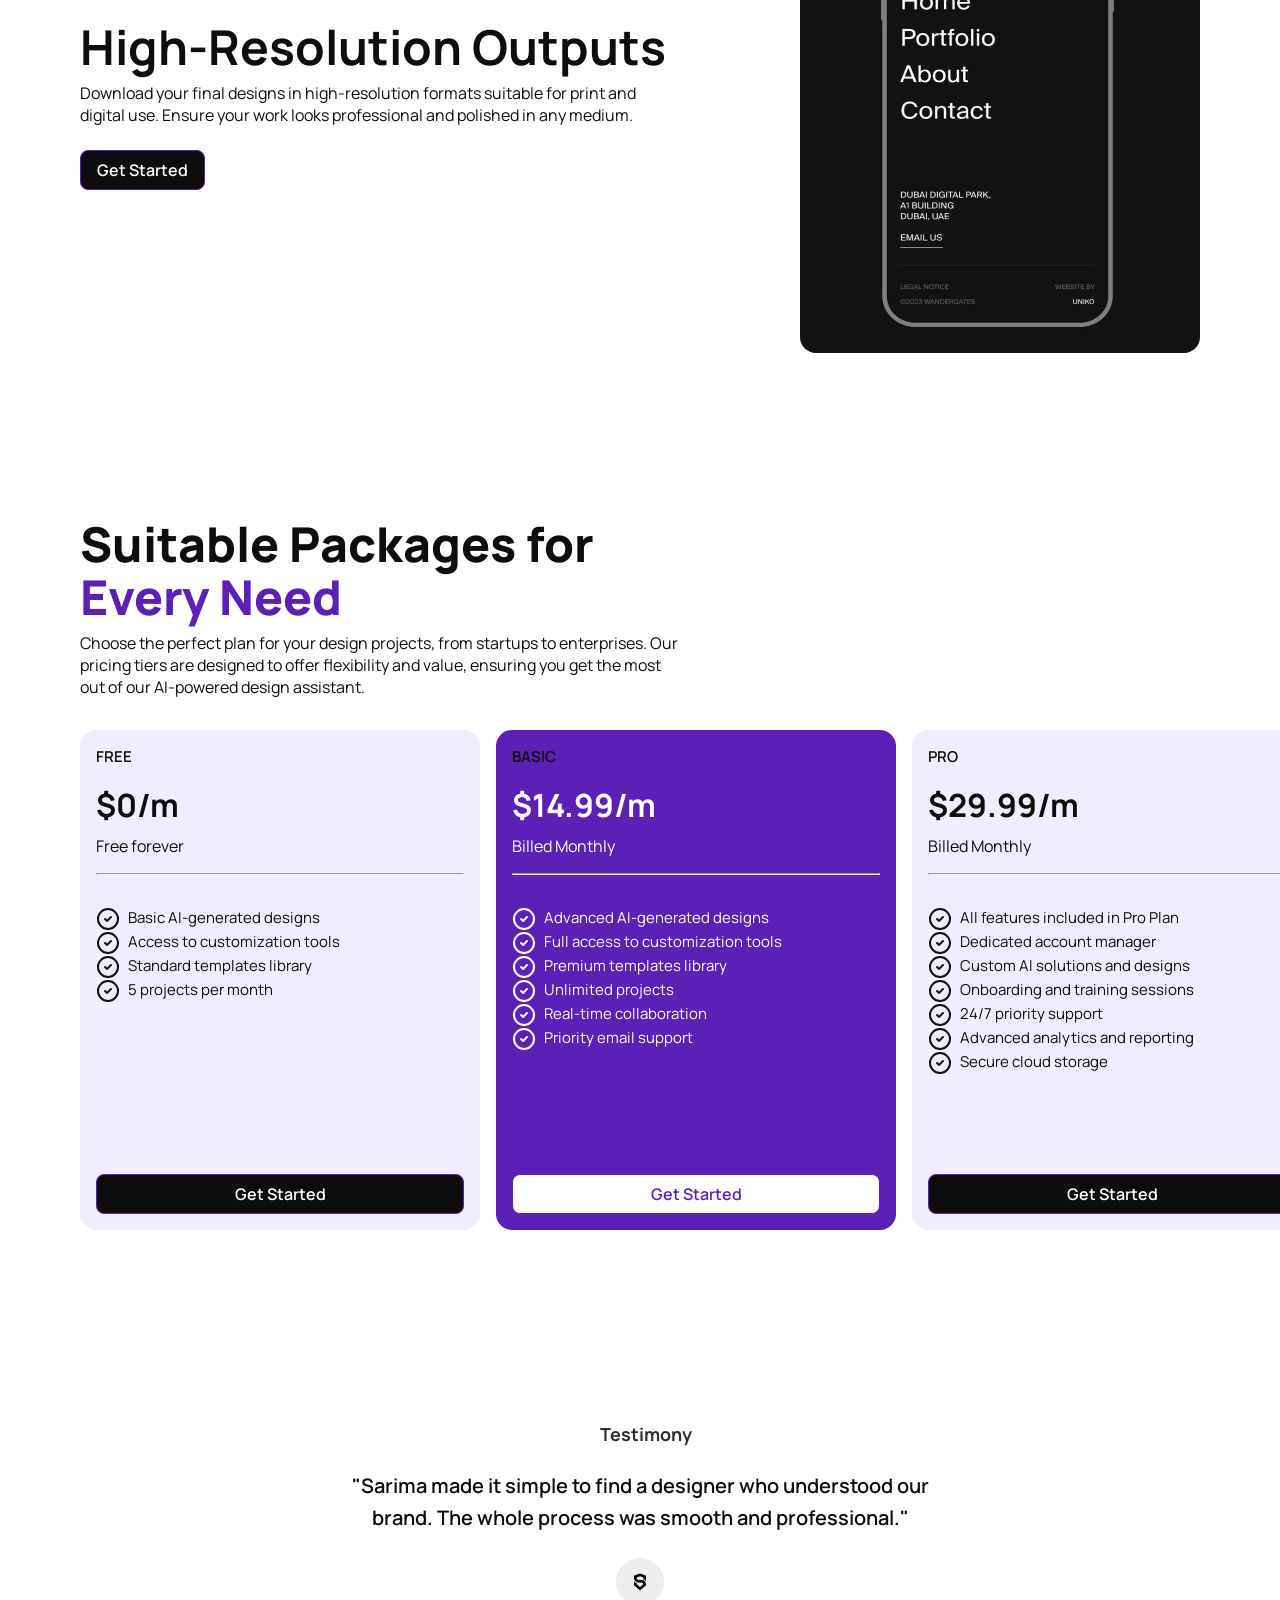
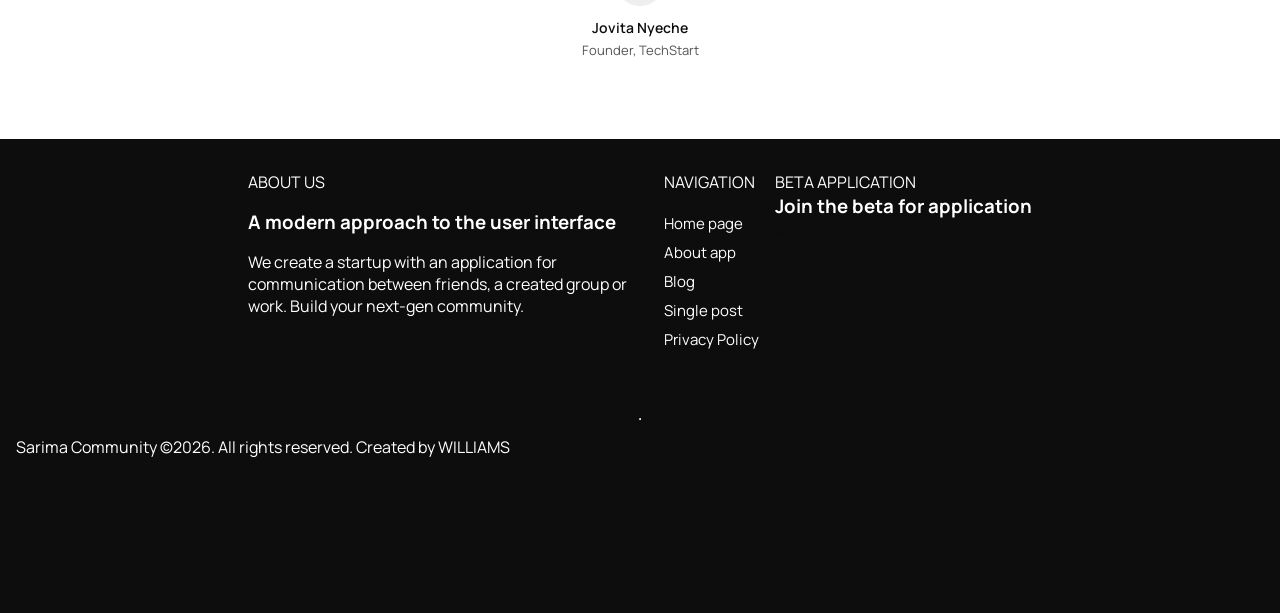
==== commit 4e8e3c91: "finished explore page" ====
--- a/index.html
+++ b/index.html
@@ -10,9 +10,8 @@
 </head>
 <body>
 
-  <!-- NAVBAR -->
   <div class="navbar">
-          <a class="logo" href="#">Sarima</a>
+    <a class="logo" href="#">Sarima</a>
   <div class="nav-center">
     <div class="nav-left">
       <a href="explore.html">Explore<svg xmlns="http://www.w3.org/2000/svg" width="24" height="24" viewBox="0 0 24 24" fill="none" stroke="currentColor" stroke-width="2" stroke-linecap="round" stroke-linejoin="round" class="lucide lucide-telescope-icon lucide-telescope"><path d="m10.065 12.493-6.18 1.318a.934.934 0 0 1-1.108-.702l-.537-2.15a1.07 1.07 0 0 1 .691-1.265l13.504-4.44"/><path d="m13.56 11.747 4.332-.924"/><path d="m16 21-3.105-6.21"/><path d="M16.485 5.94a2 2 0 0 1 1.455-2.425l1.09-.272a1 1 0 0 1 1.212.727l1.515 6.06a1 1 0 0 1-.727 1.213l-1.09.272a2 2 0 0 1-2.425-1.455z"/><path d="m6.158 8.633 1.114 4.456"/><path d="m8 21 3.105-6.21"/><circle cx="12" cy="13" r="2"/></svg></a>
@@ -30,10 +29,7 @@
   </button>
     </div>
 
-  <!-- HERO SECTION -->
   <div class="hero">
-
-    <!-- LEFT SIDE -->
     <div class="hero-left">
       <h1>Discover the World's Top Designers</h1>
       <p>Explore work from the most talented and accomplished designers ready to take on your next project.</p>
@@ -67,13 +63,11 @@
       </div>
     </div>
 
-    <!-- TABLET IMAGE PLACEHOLDER -->
     <div class="phone-mockup">
     </div>
 
   </div>
 
-  <!-- FOOTER BANNER -->
   <div class="footer-banner">
     <a href="#"><svg xmlns="http://www.w3.org/2000/svg" width="24" height="24" viewBox="0 0 24 24" fill="none" stroke="currentColor" stroke-width="2" stroke-linecap="round" stroke-linejoin="round" class="lucide lucide-sparkles-icon lucide-sparkles"><path d="M11.017 2.814a1 1 0 0 1 1.966 0l1.051 5.558a2 2 0 0 0 1.594 1.594l5.558 1.051a1 1 0 0 1 0 1.966l-5.558 1.051a2 2 0 0 0-1.594 1.594l-1.051 5.558a1 1 0 0 1-1.966 0l-1.051-5.558a2 2 0 0 0-1.594-1.594l-5.558-1.051a1 1 0 0 1 0-1.966l5.558-1.051a2 2 0 0 0 1.594-1.594z"/><path d="M20 2v4"/><path d="M22 4h-4"/><circle cx="4" cy="20" r="2"/></svg>Start a Project Brief</a>
     <span>Tell us what you need and instantly connect with world-class talent ready to work on your project.</span>
--- a/styles.css
+++ b/styles.css
@@ -15,19 +15,16 @@
     --off-white: #f1edff;
     --cream: #aba9bb;
     --beige: #de7865;
-    --bg: #0a0a0a;
-  --surface: #111111;
-  --accent: #ffffff;
-  --muted: #888;
-  --border: rgba(255, 255, 255, 0.08);
-  --font-display: 'Bebas Neue', sans-serif;
-  --font-body: 'DM Sans', sans-serif;
-}
-html, body{
-  max-width: 100vw;
-  overflow-x: hidden;
+ 
+}
+html{
+  scroll-behavior: smooth;
+    max-width: 100vw;
+    overflow-x: hidden;
 }
 body{
+    max-width: 100vw;
+    overflow-x: hidden;
     font-family: 'Manrope', sans-serif;
     background: var(--white);
     color: var(--black);
@@ -42,7 +39,8 @@
     justify-content: space-between;
     align-items: center;
     padding: 16px 32px;
-    background: var(--white);
+    background: linear-gradient(to bottom, rgba(0, 0, 0, 0.5), transparent);
+    backdrop-filter: blur(100px);
     font-weight: 600;
     position:fixed;
     top:0; left:0; right:0;
@@ -54,7 +52,8 @@
     gap: 32px;
 }
 .logo{
-    font-family:cursive;
+    font-family:'Book Antiqua', Tahoma, sans-serif;
+    letter-spacing: 2px;
     font-size: 28px;
     font-weight: 600;
     color: var(--black);
@@ -62,9 +61,24 @@
 .nav-left a{
     display: flex;
     transition: color 0.2s;
+    letter-spacing: 0.5px;
+    position: relative;
+}
+.nav-left a::after{
+  content:'';
+  position:absolute;
+  bottom:-3px;
+  left:0;
+  width:0;
+  height:1px;
+  background:var(--gray);
+  transition: width 0.3s ease;
 }
 .nav-left a:hover{
-    color: var(--gray);
+  color: var(--gray);
+}
+.nav-left a:hover::after{
+  width:100%;
 }
 .nav-left{
     display:flex;
@@ -93,7 +107,7 @@
 }
 .startpro:hover{
     background: var(--black);
-    color: var(--white);
+    color: var(--white)!important;
 }
 .hamburger span {
     display: block;
@@ -319,6 +333,7 @@
     display: flex;
     flex-direction: column;
     background: var(--off-white);
+    color: var(--black);
     padding: 16px;
     border-radius: 16px;
     min-width: 400px;
@@ -407,17 +422,18 @@
     display:flex;
     flex-direction: column;
     gap: 8px;
-    max-width: 600px;
+    max-width:600px;
 }
 .features-text h2{
     font-size: 48px;
-    font-weight: 800;
+    font-weight: 700;
     color: var(--black);
     max-width: 600px;
     line-height: 1.1em;
 }
 .features-text p{
     max-width:600px;
+  
 }
 .features-text a{
     width: fit-content;
@@ -791,31 +807,15 @@
   }
 }
 
-/* EXPLORE PAGE STYLING */
-
-*, *::before, *::after {
-  box-sizing: border-box;
-  margin: 0;
-  padding: 0;
-}
-
-
-
-body {
-  font-family: 'Manrope', sans-serif;
-  background: var(--white);
-  color: var(--black);
-  min-height: 100vh;
-}
-
-.navbar {
+.nav-bar {
   display: flex;
   align-items: center;
   justify-content: space-between;
   padding: 16px 32px;
   position: fixed;
   top: 0; left: 0; right: 0;
-  background: var(--white);
+  background: linear-gradient(to bottom, rgba(0, 0, 0, 0.5), transparent);
+  backdrop-filter: blur(100px);
   z-index: 100;
   border-bottom: 1px solid var(--off-white);
 }
@@ -987,7 +987,7 @@
 }
 .logo-footer{
     color: var(--off-white);
-    font-family:cursive;
+    font-family:'Book Antiqua', Tahoma, sans-serif;
     font-size: 28px;
     font-weight: 600;
 }
@@ -1019,7 +1019,6 @@
   transition: all 0.3s ease;
 }
 
-/* MEDIA QUERIES */
 @media (max-width: 768px) {
   .nav-center {
     display: none;
@@ -1052,126 +1051,66 @@
     padding: 16px;
   }
 }
-/* ABOUT PAGE STYLING */
-*, *::before, *::after {
-  margin: 0;
-  padding: 0;
-  box-sizing: border-box;
-}
-
-html {
-  scroll-behavior: smooth;
-}
-
-body {
-
-  color: var(--accent);
-  font-family: var(--font-body);
-  min-height: 100vh;
-  overflow-x: hidden;
-}
-
-
-/* ── NAVBAR ── */
-.navbar {
-  position: fixed;
-  top: 0;
-  left: 0;
-  right: 0;
-  z-index: 100;
-  display: flex;
-  align-items: center;
-  justify-content: space-between;
-  padding: 20px 60px;
-  background: linear-gradient(to bottom, rgba(0, 0, 0, 0.85), transparent);
-  backdrop-filter: blur(2px);
-}
-
-.nav-logo {
-  display: flex;
-  align-items: center;
-  gap: 10px;
-  text-decoration: none;
-}
-
-.logo-box {
-  width: 36px;
-  height: 36px;
-  background: var(--accent);
-  display: grid;
-  place-items: center;
-}
-
-.logo-box svg {
-  color: #000;
-}
-
-.logo-text {
-  font-family: var(--font-display);
-  font-size: 20px;
-  letter-spacing: 2px;
-  color: var(--accent);
-}
-
-.nav-links {
-  display: flex;
-  align-items: center;
-  gap: 36px;
-  list-style: none;
-}
-
-.nav-links a {
-  color: rgba(255, 255, 255, 0.7);
-  text-decoration: none;
-  font-size: 14px;
-  font-weight: 400;
-  letter-spacing: 0.5px;
+
+.navbarabt{
+    display: flex;
+    justify-content: space-between;
+    align-items: center;
+    padding: 16px 32px;
+    background: linear-gradient(to bottom, rgba(0, 0, 0, 0.5), transparent);
+    backdrop-filter: blur(100px);
+    font-weight: 600;
+    position:fixed;
+    top:0; left:0; right:0;
+    z-index: 1000;
+}
+.nav-links{
+    display:flex;
+    align-items:center;
+    gap: 32px;
+}
+.nav-mid{
+  display:flex;
+  gap:16px;
+}
+.nav-mid a{
   transition: color 0.2s;
-  position: relative;
-}
-
-.nav-links a::after {
-  content: '';
-  position: absolute;
-  bottom: -3px;
-  left: 0;
-  width: 0;
-  height: 1px;
-  background: #fff;
+  letter-spacing: 0.5px; 
+  position: relative; 
+}
+.nav-mid a::after{
+  content:'';
+  position:absolute;
+  bottom:-3px;
+  left:0;
+  width:0;
+  height:1px;
+  background:var(--black);
   transition: width 0.3s ease;
 }
-
-.nav-links a:hover {
-  color: #fff;
-}
-
-.nav-links a:hover::after {
-  width: 100%;
-}
-
+.nav-mid a:hover{
+  color: var(--black);
+}
+.nav-mid a:hover::after{
+  width:100%;
+}
 .nav-cta {
-  background: #fff;
-  color: #000 !important;
-  padding: 10px 24px;
-  font-weight: 500 !important;
-  font-size: 13px !important;
-  letter-spacing: 1px;
-  text-transform: uppercase;
-  text-decoration: none;
-  transition: background 0.2s;
-}
-
+    font-weight: 700;
+    font-size: 14px;
+    color: var(--black);
+    border: 1px solid var(--black);
+    padding: 12px 16px;
+    border-radius: 32px;
+    transition: background 0.2s, color 0.2s;
+}
+ 
 .nav-cta:hover {
-  background: #ddd !important;
-}
-
-.nav-cta::after {
-  display: none !important;
-}
-
-
+   background: var(--black);
+   color: var(--white)!important;
+}
+ 
 .hero-banner {
-  position: relative;
+ 
   height: 340px;
   display: flex;
   flex-direction: column;
@@ -1179,72 +1118,57 @@
   justify-content: center;
   overflow: hidden;
   text-align: center;
-}
-
-.hero-bg {
-  position: absolute;
-  inset: 0;
-  background:
-    linear-gradient(to bottom, rgba(0, 0, 0, 0.6) 0%, rgba(0, 0, 0, 0.3) 50%, rgba(0, 0, 0, 0.85) 100%),
-    url('https://images.unsplash.com/photo-1598387993441-a364f854cfb2?w=1400&q=80') center / cover no-repeat;
-  filter: brightness(0.55);
-}
-
+  background: url('images/aboutbackground.jfif') center / cover no-repeat;
+}
 .hero-eyebrow {
-  position: relative;
   font-size: 11px;
+  font-weight:600;
   letter-spacing: 4px;
   text-transform: uppercase;
-  color: rgba(255, 255, 255, 0.45);
+  color: var(--ash);
   margin-bottom: 12px;
-  font-weight: 300;
   animation: fadeUp 0.7s ease both;
 }
-
+ 
 .hero-title {
-  position: relative;
-  font-family: var(--font-display);
+  font-family: 'Impact', sans-serif;
   font-size: clamp(56px, 8vw, 88px);
   letter-spacing: 6px;
   line-height: 1;
   animation: fadeUp 0.7s 0.1s ease both;
 }
-
+ 
 .breadcrumb {
-  position: relative;
   margin-top: 18px;
   font-size: 12px;
   color: rgba(255, 255, 255, 0.4);
   letter-spacing: 1px;
   animation: fadeUp 0.7s 0.2s ease both;
 }
-
+ 
 .breadcrumb a {
   color: rgba(255, 255, 255, 0.4);
   text-decoration: none;
 }
-
+ 
 .breadcrumb a:hover {
   color: #fff;
 }
-
+ 
 .breadcrumb span {
   margin: 0 8px;
 }
-
-
-/* ── ABOUT SECTION ── */
 .about-section {
   display: grid;
   grid-template-columns: 1fr 1fr;
   min-height: 520px;
 }
-
+ 
 .about-image {
   position: relative;
   overflow: hidden;
 }
-
+ 
 .about-image img {
   width: 100%;
   height: 100%;
@@ -1253,11 +1177,11 @@
   filter: brightness(0.75) contrast(1.05);
   transition: transform 0.8s ease;
 }
-
+ 
 .about-image:hover img {
   transform: scale(1.03);
 }
-
+ 
 .about-image::after {
   content: '';
   position: absolute;
@@ -1267,16 +1191,16 @@
   height: 100%;
   background: linear-gradient(to bottom, transparent, rgba(255, 255, 255, 0.12), transparent);
 }
-
+ 
 .about-content {
-  background: var(--surface);
+  background: var(--white);
   padding: 80px 70px;
   display: flex;
   flex-direction: column;
   justify-content: center;
   position: relative;
 }
-
+ 
 .about-content::before {
   content: '';
   position: absolute;
@@ -1286,65 +1210,64 @@
   height: 2px;
   background: rgba(255, 255, 255, 0.25);
 }
-
+ 
 .about-label {
   font-size: 11px;
   letter-spacing: 4px;
   text-transform: uppercase;
-  color: var(--muted);
+  color: var(--black);
   margin-bottom: 20px;
   padding-top: 14px;
   animation: fadeUp 0.6s 0.3s ease both;
 }
-
+ 
 .about-heading {
-  font-family: var(--font-display);
+  font-family: var(--black);
   font-size: clamp(38px, 4.5vw, 56px);
   line-height: 1.05;
   letter-spacing: 2px;
   margin-bottom: 28px;
   animation: fadeUp 0.6s 0.4s ease both;
 }
-
+ 
 .about-body {
   font-size: 14px;
   line-height: 1.85;
-  color: rgba(255, 255, 255, 0.5);
+  color: var(--black);
   font-weight: 300;
   max-width: 420px;
   margin-bottom: 44px;
   animation: fadeUp 0.6s 0.5s ease both;
 }
-
+ 
 .btn {
   display: inline-flex;
   align-items: center;
   gap: 10px;
   padding: 14px 32px;
-  border: 1px solid rgba(255, 255, 255, 0.25);
-  color: #fff;
+  border: 1px solid var(--black);
+  color: var(--black);
+  border-radius: 20px;
   text-decoration: none;
   font-size: 12px;
   letter-spacing: 2px;
   text-transform: uppercase;
-  font-weight: 500;
-  transition: background 0.25s, border-color 0.25s, gap 0.25s;
+  font-weight: 700;
+  transition: background 0.25s, color 0.25s, gap 0.25s;
   align-self: flex-start;
   animation: fadeUp 0.6s 0.6s ease both;
 }
-
+ 
 .btn:hover {
-  background: rgba(255, 255, 255, 0.06);
-  border-color: rgba(255, 255, 255, 0.5);
+  background: var(--black);
+  color: var(--off-white);
   gap: 16px;
 }
-
+ 
 .btn svg {
-  width: 14px;
-  height: 14px;
   opacity: 0.7;
 }
-
+ 
 @keyframes fadeUp {
   from {
     opacity: 0;
@@ -1355,42 +1278,40 @@
     transform: translateY(0);
   }
 }
-
-
 @media (max-width: 900px) {
   .navbar {
     padding: 18px 28px;
   }
-
+ 
   .nav-links {
     gap: 22px;
   }
-
+ 
   .about-section {
     grid-template-columns: 1fr;
   }
-
+ 
   .about-image {
     height: 300px;
   }
-
+ 
   .about-image::after {
     display: none;
   }
-
+ 
   .about-content {
     padding: 56px 36px;
   }
-
+ 
   .about-content::before {
     left: 36px;
   }
-
+ 
   .about-label {
     padding-top: 8px;
   }
 }
-
+ 
 @media (max-width: 600px) {
   .nav-links {
     display: none;
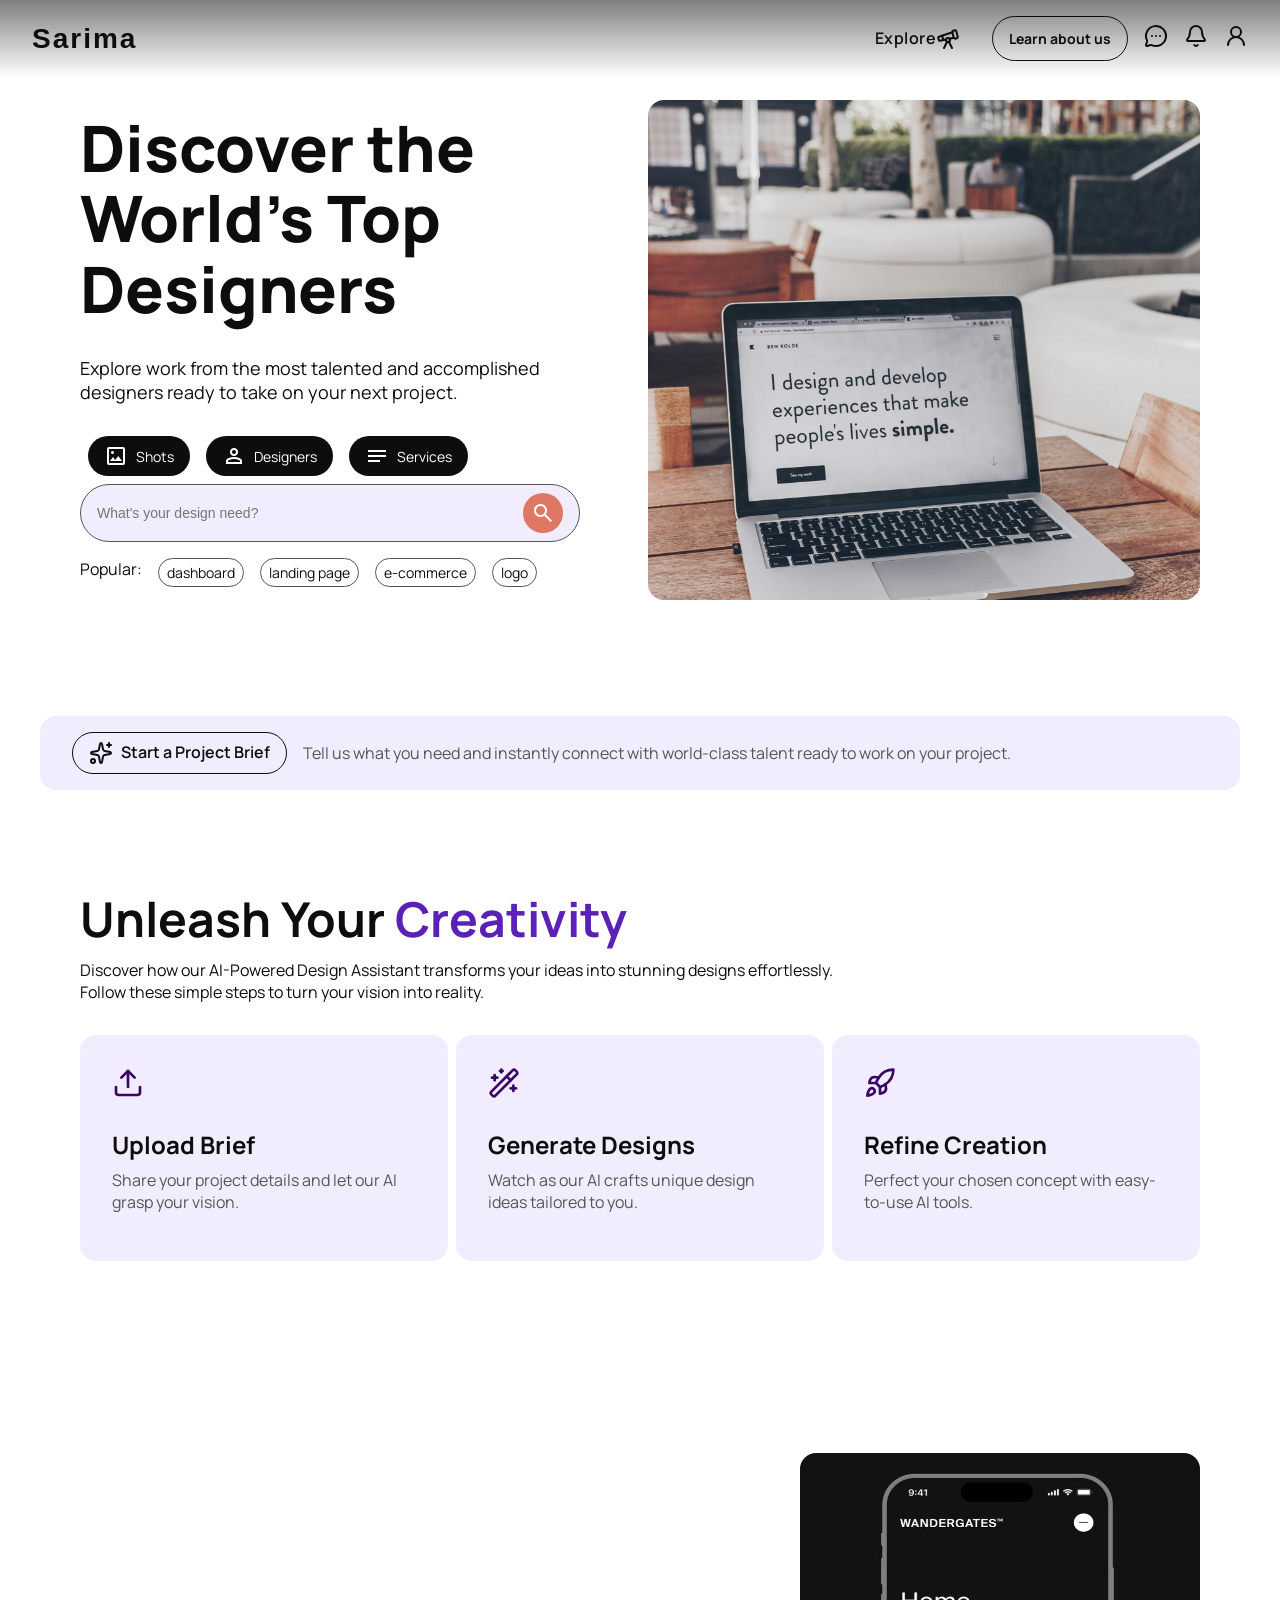
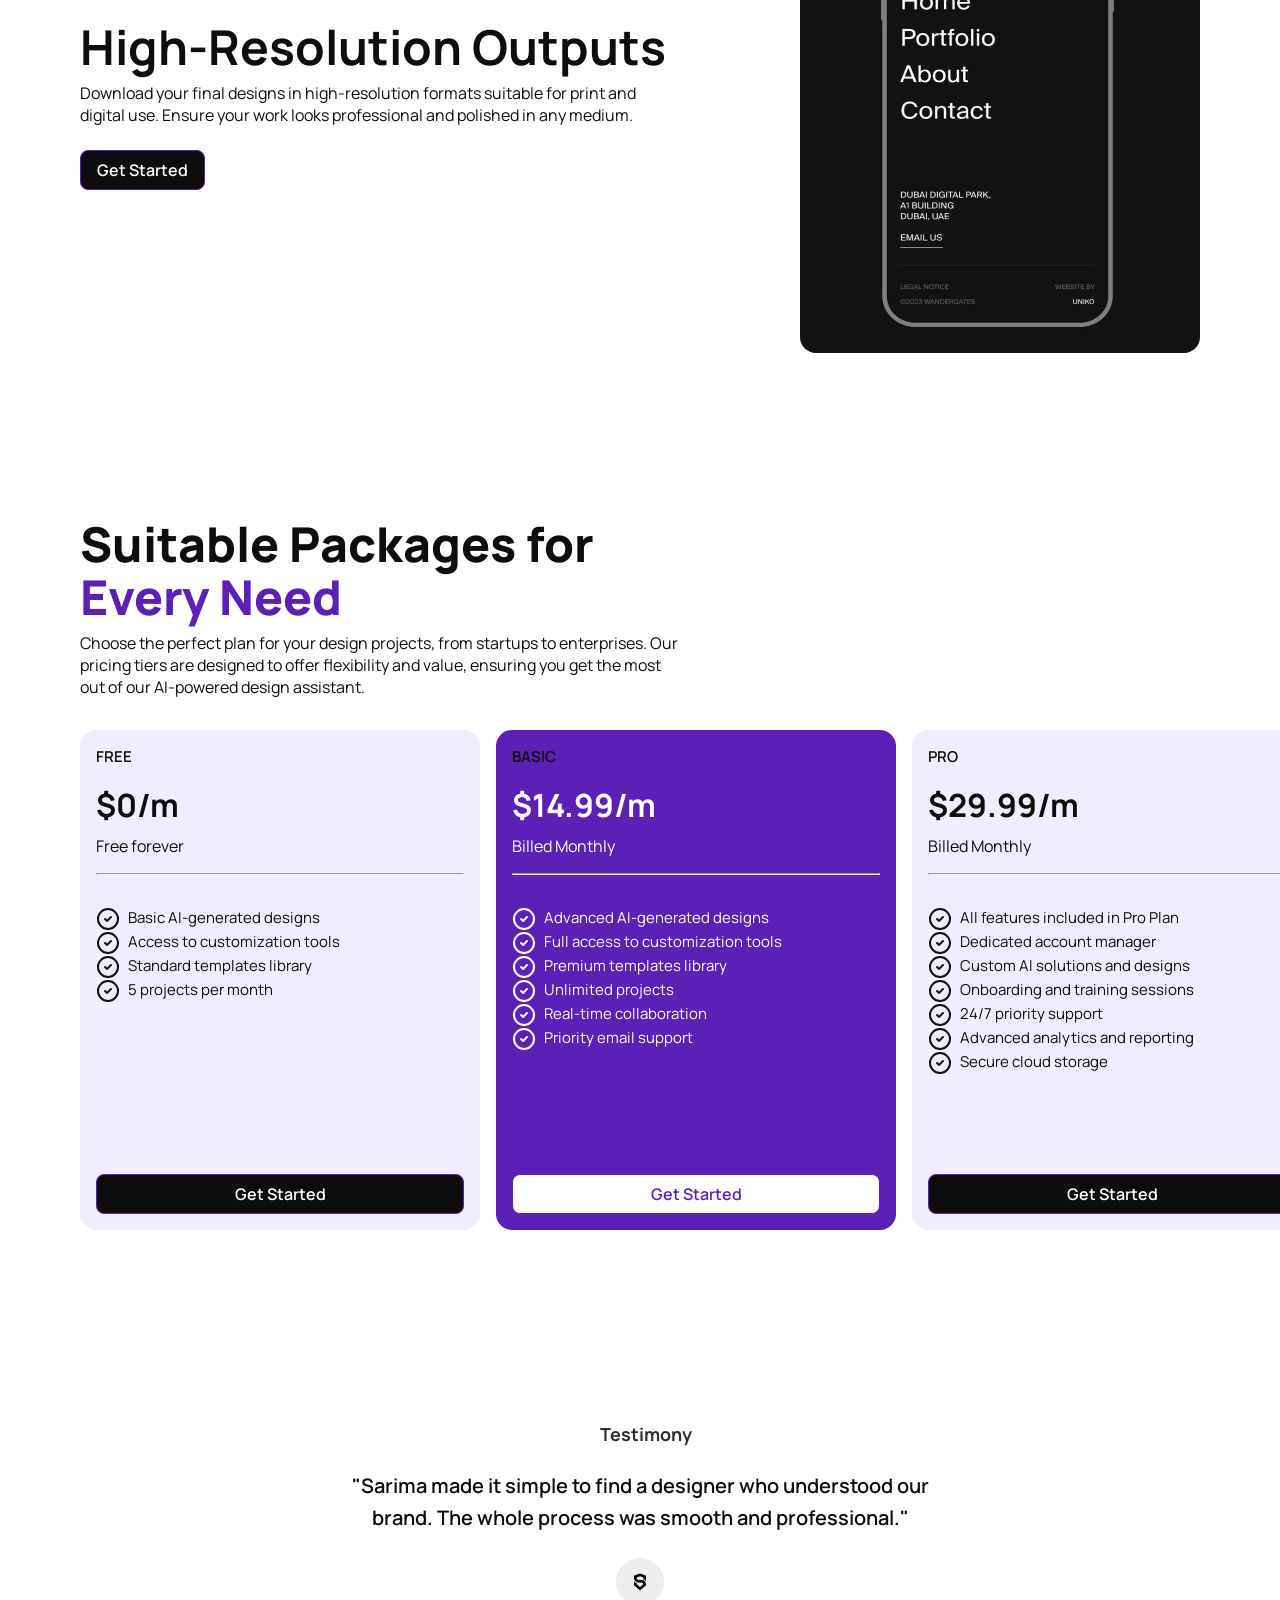
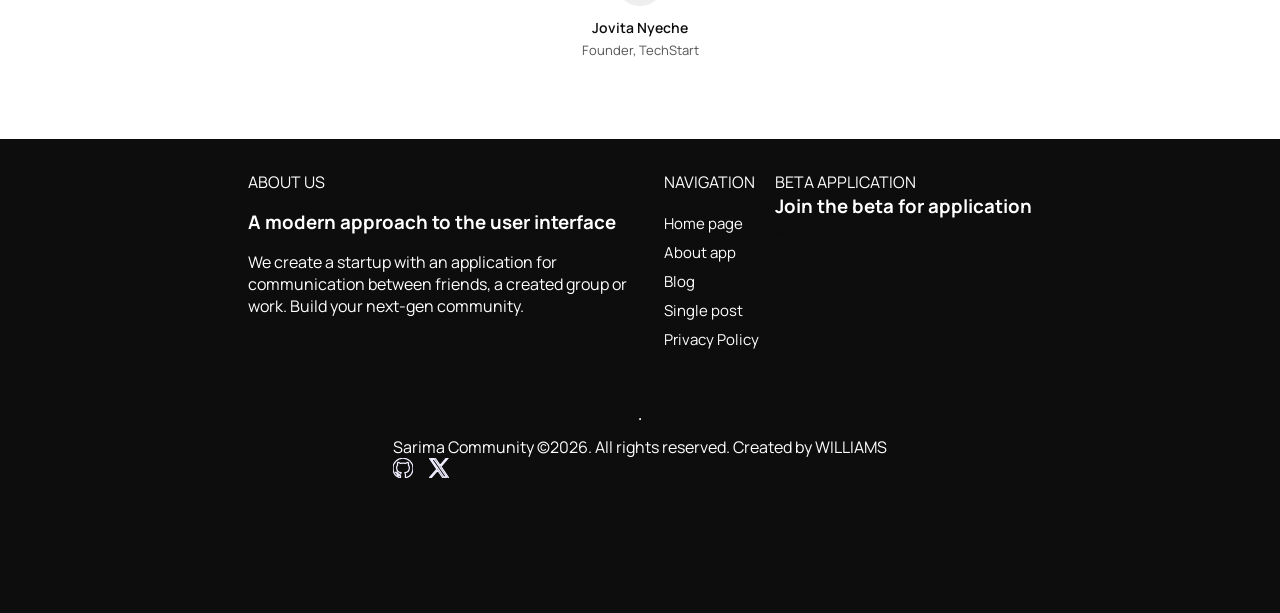
==== commit 62867142: "fixing media queries" ====
--- a/index.html
+++ b/index.html
@@ -225,17 +225,11 @@
   <div class="footer-bottom">
     <p>Sarima Community ©2026. All rights reserved. Created by WILLIAMS</p>
     <div class="footer-icons">
-      <a href="#">
-        <svg><!-- instagram icon --></svg>
+      <a href="https://github.com/williamsadele">
+        <svg role="img" viewBox="0 0 24 24" xmlns="http://www.w3.org/2000/svg" width="20" height="20" viewBox="0 0 24 24" fill="none" stroke="currentColor" stroke-width="1.5" stroke-linecap="round" stroke-linejoin="round"><title>GitHub</title><path d="M12 .297c-6.63 0-12 5.373-12 12 0 5.303 3.438 9.8 8.205 11.385.6.113.82-.258.82-.577 0-.285-.01-1.04-.015-2.04-3.338.724-4.042-1.61-4.042-1.61C4.422 18.07 3.633 17.7 3.633 17.7c-1.087-.744.084-.729.084-.729 1.205.084 1.838 1.236 1.838 1.236 1.07 1.835 2.809 1.305 3.495.998.108-.776.417-1.305.76-1.605-2.665-.3-5.466-1.332-5.466-5.93 0-1.31.465-2.38 1.235-3.22-.135-.303-.54-1.523.105-3.176 0 0 1.005-.322 3.3 1.23.96-.267 1.98-.399 3-.405 1.02.006 2.04.138 3 .405 2.28-1.552 3.285-1.23 3.285-1.23.645 1.653.24 2.873.12 3.176.765.84 1.23 1.91 1.23 3.22 0 4.61-2.805 5.625-5.475 5.92.42.36.81 1.096.81 2.22 0 1.606-.015 2.896-.015 3.286 0 .315.21.69.825.57C20.565 22.092 24 17.592 24 12.297c0-6.627-5.373-12-12-12"/></svg>
       </a>
-      <a href="#">
-        <svg><!-- facebook icon --></svg>
-      </a>
-      <a href="#">
-        <svg><!-- linkedin icon --></svg>
-      </a>
-      <a href="#">
-        <svg><!-- github icon --></svg>
+      <a href="https://x.com/WilliamsAdele_">
+        <svg>"><svg role="img" viewBox="0 0 24 24" xmlns="http://www.w3.org/2000/svg" width="20" height="20" viewBox="0 0 24 24" fill="none" stroke="currentColor" stroke-width="1.5" stroke-linecap="round" stroke-linejoin="round"><title>X</title><path d="M14.234 10.162 22.977 0h-2.072l-7.591 8.824L7.251 0H.258l9.168 13.343L.258 24H2.33l8.016-9.318L16.749 24h6.993zm-2.837 3.299-.929-1.329L3.076 1.56h3.182l5.965 8.532.929 1.329 7.754 11.09h-3.182z"/></svg></svg>
       </a>
     </div>
   </div>
--- a/styles.css
+++ b/styles.css
@@ -15,6 +15,7 @@
     --off-white: #f1edff;
     --cream: #aba9bb;
     --beige: #de7865;
+    --regfont: 'Manrope', sans-serif;
  
 }
 html{
@@ -591,221 +592,7 @@
   flex-direction: column;
 }
 
-/* HOME PAGE MEDIA QUERIES */
-@media (max-width: 768px) {
-  /* note to self: styles here only apply when screen is 768px or smaller */
-  .pricing-cards {
-    flex-direction: column;
-  }
-  .nav-center{
-    display: none; /* hide all nav links on mobile */
-  }
-
-  .hamburger {
-    display: flex; /* show hamburger on mobile */
-  }
-  .features {
-    flex-direction: column;
-  }
-  .steps {
-    flex-direction: column;
-  }
-  .hero-left {
-    display: flex;
-    flex-direction: column;
-    align-items: center;
-    width: 100%;
-  }
-
-  .hero-left h1 {
-    font-size: 48px;
-    text-align: center;
-    max-width: 100%; /* remove the 400px limit */
-  }
-
-  .hero-left p {
-    font-size: 16px; /* 20px is too big for mobile */
-    text-align: center;
-    max-width: 100%;
-  }
-
-  .tabs {
-    justify-content: center;
-  }
-
-  .search-bar {
-    max-width: 100%;
-  }
-
-  .popular {
-    flex-wrap: wrap;
-    justify-content: center;
-  }
-
-  
-  .footer-banner{
-    flex-direction: column;
-    padding: 16px;
-    width: 100%;
-    margin: 0px auto;
-    text-align: center;
-  }
-  .phone-mockup{
-    display: none;
-  }
-
-  
-  .nav-center {
-    display: none;
-  }
-  .hamburger {
-    display: flex;
-  }
-
-  
-  .hero {
-    flex-direction: column;
-    padding: 100px 24px 60px;
-    align-items: center;
-    justify-content: center;
-  }
-  .hero-left {
-    display: flex;
-    flex-direction: column;
-    align-items: center;
-    width: 100%;
-  }
-  .hero-left h1 {
-    font-size: 36px;
-    text-align: center;
-    max-width: 100%;
-  }
-  .hero-left p {
-    font-size: 16px;
-    text-align: center;
-    max-width: 100%;
-  }
-  .tabs {
-    justify-content: center;
-    flex-wrap: wrap;
-  }
-  .search-bar {
-    width: 100%;
-    max-width: 100%;
-  }
-  .popular {
-    flex-wrap: wrap;
-    justify-content: center;
-  }
-  .phone-mockup {
-    display: none;
-  }
-  .footer-banner {
-    flex-direction: column;
-    padding: 16px;
-    width: 100%;
-    margin: 0 auto;
-    text-align: center;
-  }
-
-  /* SECTIONS */
-  section {
-    padding: 40px 24px;
-  }
-
-  /* STEPS */
-  .steps {
-    flex-direction: column;
-  }
-  .steps-header h2 {
-    font-size: 32px;
-  }
-  .step {
-    width: 100%;
-  }
-
-  /* PRICING */
-  .pricing-header h2 {
-    font-size: 32px;
-  }
-  .pricing-cards {
-    flex-direction: column;
-  }
-  .card {
-    min-width: unset;
-    width: 100%;
-  }
-  .card-featured {
-    min-width: unset;
-    width: 100%;
-  }
-
-  /* FEATURES */
-  .features {
-    flex-direction: column;
-    padding: 40px 24px;
-  }
-  .features-text {
-    max-width: 100%;
-  }
-  .features-text h2 {
-    font-size: 32px;
-  }
-  .features-image img {
-    width: 100%;
-    height: 300px;
-  }
-  .testimonial {
-    padding: 40px 24px;
-  }
-
-  .testimonial-card {
-    max-width: 100%;
-  }
-
-  .testimonial-text {
-    font-size: 16px;
-  }
-
-  
-  .footer-content {
-    flex-direction: column;
-    padding: 24px;
-  }
-  .footer-about {
-    max-width: 100%;
-  }
-  .foot hr {
-    margin: 0 24px;
-  }
-  .footer-bottom {
-    flex-direction: column;
-    gap: 16px;
-    text-align: center;
-    padding: 16px 24px;
-  }
-    .nav-center.open {
-    display: flex;
-    flex-direction: column;
-    position: fixed;
-    top: 60px;
-    left: 0;
-    right: 0;
-    background: var(--white);
-    padding: 24px;
-    gap: 16px;
-    z-index: 99;
-    border-top: 1px solid var(--off-white);
-  }
-
-  .nav-center.open a button{
-    font-size: 16px;
-    font-weight: 600;
-    color: var(--black);
-    padding: 8px 0;
-    border-bottom: 1px solid var(--off-white);
-  }
-}
+
 
 .nav-bar {
   display: flex;
@@ -1019,38 +806,6 @@
   transition: all 0.3s ease;
 }
 
-@media (max-width: 768px) {
-  .nav-center {
-    display: none;
-  }
-
-  .search-bar {
-    display: none;
-  }
-
-  .hamburger {
-    display: flex;
-  }
-
-  .filters {
-    padding: 12px 16px;
-    overflow-x: auto;
-  }
-
-  .filter-left {
-    gap: 12px;
-  }
-
-  .design-grid {
-    grid-template-columns: repeat(2, 1fr);
-    gap: 16px;
-    padding: 16px;
-  }
-
-  .foot-explore {
-    padding: 16px;
-  }
-}
 
 .navbarabt{
     display: flex;
@@ -1110,7 +865,6 @@
 }
  
 .hero-banner {
- 
   height: 340px;
   display: flex;
   flex-direction: column;
@@ -1121,6 +875,7 @@
   background: url('images/aboutbackground.jfif') center / cover no-repeat;
 }
 .hero-eyebrow {
+  font-family: var(--regfont);
   font-size: 11px;
   font-weight:600;
   letter-spacing: 4px;
@@ -1131,7 +886,7 @@
 }
  
 .hero-title {
-  font-family: 'Impact', sans-serif;
+  font-family: var(--refont);
   font-size: clamp(56px, 8vw, 88px);
   letter-spacing: 6px;
   line-height: 1;
@@ -1222,9 +977,10 @@
 }
  
 .about-heading {
-  font-family: var(--black);
+  font-family: var(--regfont);
   font-size: clamp(38px, 4.5vw, 56px);
   line-height: 1.05;
+  max-width: 400px;
   letter-spacing: 2px;
   margin-bottom: 28px;
   animation: fadeUp 0.6s 0.4s ease both;
@@ -1278,11 +1034,417 @@
     transform: translateY(0);
   }
 }
+
+
+.nav-logo {
+  display: flex;
+  align-items: center;
+  gap: 10px;
+  text-decoration: none;
+}
+.contact-wrapper {
+  min-height: 100vh;
+  padding-top: 80px;
+  display: grid;
+  grid-template-columns: 1fr 1fr;
+}
+.form-side {
+  background: var(--white);
+  color: var(--gray);
+  padding: 70px 64px;
+  display: flex;
+  flex-direction: column;
+  justify-content: center;
+  animation: fadeUp 0.6s ease both;
+}
+
+.form-label {
+  font-size: 10px;
+  letter-spacing: 4px;
+  text-transform: uppercase;
+  color: var(--gray);
+  margin-bottom: 40px;
+}
+
+.field-group {
+  display: flex;
+  flex-direction: column;
+  margin-bottom: 28px;
+}
+
+.field-group label {
+  font-size: 12px;
+  letter-spacing: 1px;
+  text-transform: uppercase;
+  color: var(--gray);
+  margin-bottom: 8px;
+  font-weight: 500;
+}
+
+.field-group input,
+.field-group textarea {
+  background: transparent;
+  border: none;
+  border-bottom: 1px solid #ddd;
+  padding: 10px 0;
+  font-size: 14px;
+  font-family: var(--regfont);
+  color: #000;
+  outline: none;
+  transition: border-color 0.2s;
+  resize: none;
+}
+
+.field-group input::placeholder,
+.field-group textarea::placeholder {
+  color: #bbb;
+  font-weight: 300;
+}
+
+.field-group input:focus,
+.field-group textarea:focus {
+  border-bottom-color: #000;
+}
+
+.form-actions {
+  margin-top: 12px;
+  display: flex;
+  justify-content: flex-end;
+}
+
+.btn-send {
+  display: inline-flex;
+  align-items: center;
+  gap: 10px;
+  background: #000;
+  color: #fff;
+  border: none;
+  padding: 14px 32px;
+  font-size: 12px;
+  letter-spacing: 2px;
+  text-transform: uppercase;
+  font-family: var(--regfont);
+  font-weight: 500;
+  cursor: pointer;
+  transition: background 0.2s, gap 0.2s;
+}
+
+.btn-send:hover {
+  background: #222;
+  gap: 16px;
+}
+
+.btn-send svg {
+  width: 14px;
+  height: 14px;
+}
+
+
+.info-side {
+  background: var(--black);
+  padding: 70px 64px;
+  display: flex;
+  flex-direction: column;
+  justify-content: space-between;
+  animation: fadeUp 0.6s 0.15s ease both;
+}
+
+.info-eyebrow {
+  font-size: 10px;
+  letter-spacing: 4px;
+  text-transform: uppercase;
+  color: var(--off-white);
+  margin-bottom: 20px;
+}
+
+.info-heading {
+  color:var(--off-white);
+  font-family: var(--refont);
+  font-size: clamp(48px, 5vw, 72px);
+  letter-spacing: 3px;
+  line-height: 1;
+  margin-bottom: 24px;
+}
+
+.info-sub {
+  font-size: 14px;
+  line-height: 1.8;
+  color: var(--off-white);
+  font-weight: 300;
+  max-width: 340px;
+}
+
+.info-details {
+  display: flex;
+  flex-direction: column;
+  gap: 36px;
+  border-top: 1px solid var(--off-white);
+  padding-top: 40px;
+}
+
+.info-item-label {
+  font-size: 10px;
+  letter-spacing: 3px;
+  text-transform: uppercase;
+  color: var(--off-white);
+  margin-bottom: 10px;
+}
+
+.info-item-value {
+  font-size: 14px;
+  line-height: 1.8;
+  color: var(--off-white);
+  font-weight: 300;
+}
+
+
+@keyframes fadeUp {
+  from {
+    opacity: 0;
+    transform: translateY(20px);
+  }
+  to {
+    opacity: 1;
+    transform: translateY(0);
+  }
+
+}
+@media (max-width: 768px) {
+  .pricing-cards {
+    flex-direction: column;
+  }
+  .nav-center{
+    display: none;
+  }
+
+  .hamburger {
+    display: flex;
+  }
+  .features {
+    flex-direction: column;
+  }
+  .steps {
+    flex-direction: column;
+  }
+  .hero-left {
+    display: flex;
+    flex-direction: column;
+    align-items: center;
+    width: 100%;
+  }
+
+  .hero-left h1 {
+    font-size: 48px;
+    text-align: center;
+    max-width: 100%;
+  }
+
+  .hero-left p {
+    font-size: 16px;
+    text-align: center;
+    max-width: 100%;
+  }
+
+  .tabs {
+    justify-content: center;
+  }
+
+  .search-bar {
+    max-width: 100%;
+  }
+
+  .popular {
+    flex-wrap: wrap;
+    justify-content: center;
+  }
+
+  
+  .footer-banner{
+    flex-direction: column;
+    padding: 16px;
+    width: 100%;
+    margin: 0px auto;
+    text-align: center;
+  }
+  .phone-mockup{
+    display: none;
+  }
+
+  
+  .nav-center {
+    display: none;
+  }
+  .hamburger {
+    display: flex;
+  }
+
+  
+  .hero {
+    flex-direction: column;
+    padding: 100px 24px 60px;
+    align-items: center;
+    justify-content: center;
+  }
+  .hero-left {
+    display: flex;
+    flex-direction: column;
+    align-items: center;
+    width: 100%;
+  }
+  .hero-left h1 {
+    font-size: 36px;
+    text-align: center;
+    max-width: 100%;
+  }
+  .hero-left p {
+    font-size: 16px;
+    text-align: center;
+    max-width: 100%;
+  }
+  .tabs {
+    justify-content: center;
+    flex-wrap: wrap;
+  }
+  .search-bar {
+    width: 100%;
+    max-width: 100%;
+  }
+  .popular {
+    flex-wrap: wrap;
+    justify-content: center;
+  }
+  .phone-mockup {
+    display: none;
+  }
+  .footer-banner {
+    flex-direction: column;
+    padding: 16px;
+    width: 100%;
+    margin: 0 auto;
+    text-align: center;
+  }
+
+  section {
+    padding: 40px 24px;
+  }
+
+  .steps {
+    flex-direction: column;
+  }
+  .steps-header h2 {
+    font-size: 32px;
+  }
+  .step {
+    width: 100%;
+  }
+
+  .pricing-header h2 {
+    font-size: 32px;
+  }
+  .pricing-cards {
+    flex-direction: column;
+  }
+  .card {
+    min-width: unset;
+    width: 100%;
+  }
+  .card-featured {
+    min-width: unset;
+    width: 100%;
+  }
+
+  .features {
+    flex-direction: column;
+    padding: 40px 24px;
+  }
+  .features-text {
+    max-width: 100%;
+  }
+  .features-text h2 {
+    font-size: 32px;
+  }
+  .features-image img {
+    width: 100%;
+    height: 300px;
+  }
+  .testimonial {
+    padding: 40px 24px;
+  }
+
+  .testimonial-card {
+    max-width: 100%;
+  }
+
+  .testimonial-text {
+    font-size: 16px;
+  }
+
+  
+  .footer-content {
+    flex-direction: column;
+    padding: 24px;
+  }
+  .footer-about {
+    max-width: 100%;
+  }
+  .foot hr {
+    margin: 0 24px;
+  }
+  .footer-bottom {
+    display: flex;
+    flex-direction: column;
+    gap: 16px;
+    text-align: center;
+    padding: 16px 24px;
+  }
+    .nav-center.open {
+    display: flex;
+    flex-direction: column;
+    position: fixed;
+    top: 60px;
+    left: 0;
+    right: 0;
+    background: var(--white);
+    padding: 24px;
+    gap: 16px;
+    z-index: 99;
+    border-top: 1px solid var(--off-white);
+  }
+
+  .nav-center.open a button{
+    font-size: 16px;
+    font-weight: 600;
+    color: var(--black);
+    padding: 8px 0;
+    border-bottom: 1px solid var(--off-white);
+  }
+}
+
 @media (max-width: 900px) {
   .navbar {
     padding: 18px 28px;
   }
- 
+  .popular {
+    flex-wrap: wrap;
+    justify-content: center;
+  }
+  .popular a {
+   
+  }
+  .contact-wrapper {
+    grid-template-columns: 1fr;
+  }
+
+  .form-side {
+    padding: 56px 36px;
+    order: 1;
+  }
+
+  .info-side {
+    padding: 56px 36px;
+    order: 2;
+    gap: 48px;
+  }
   .nav-links {
     gap: 22px;
   }
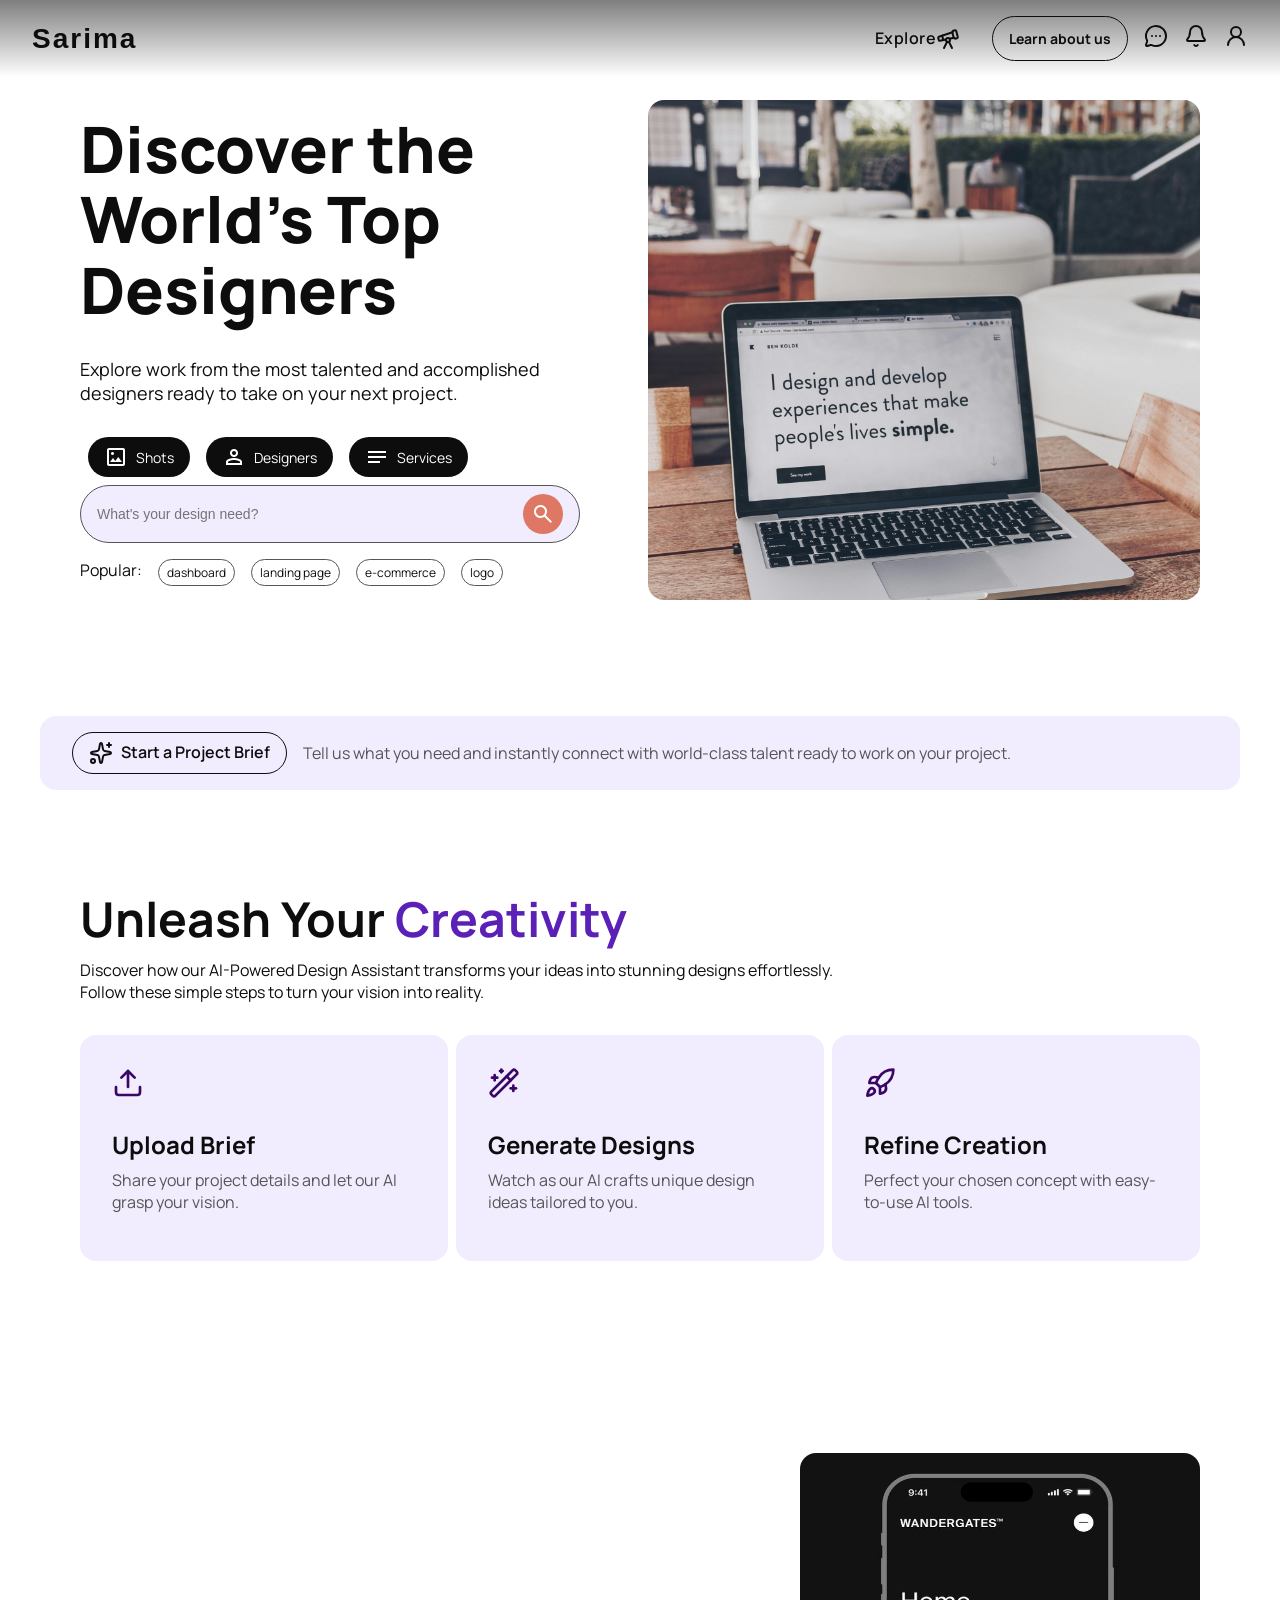
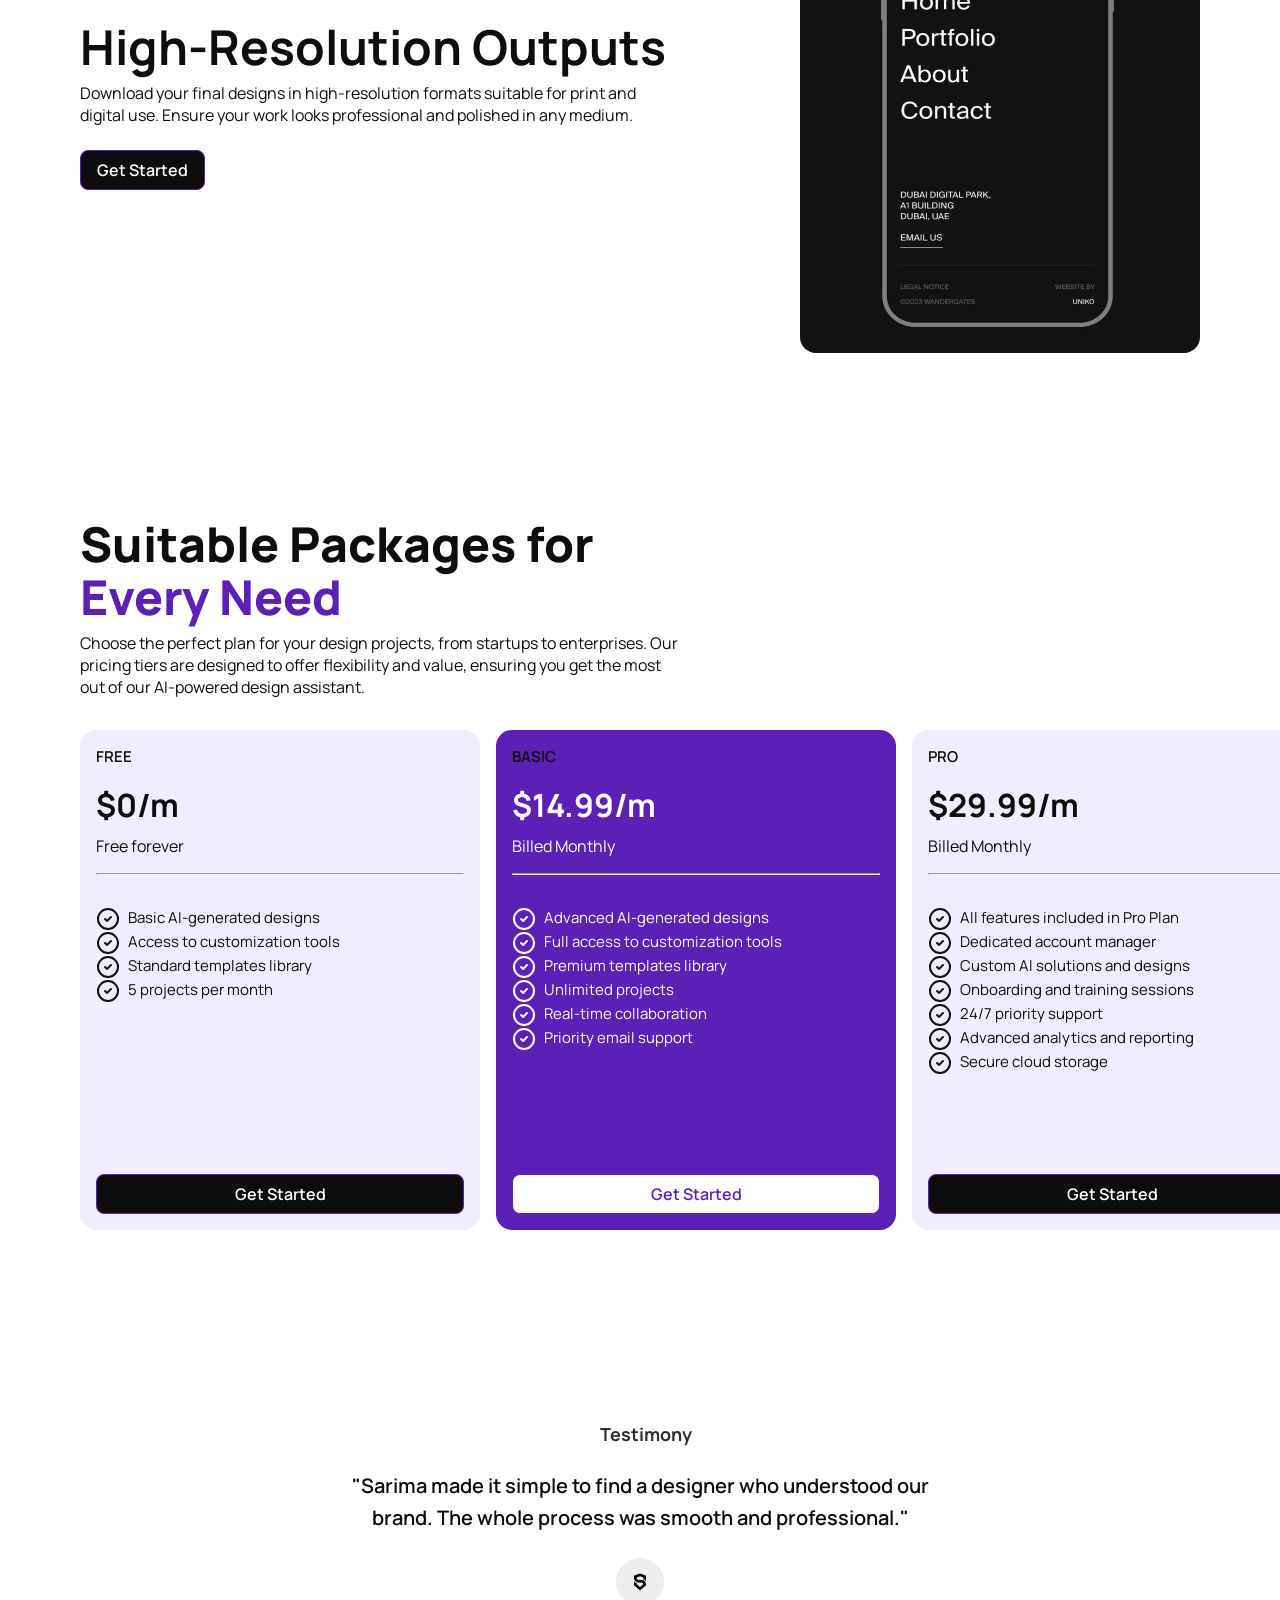
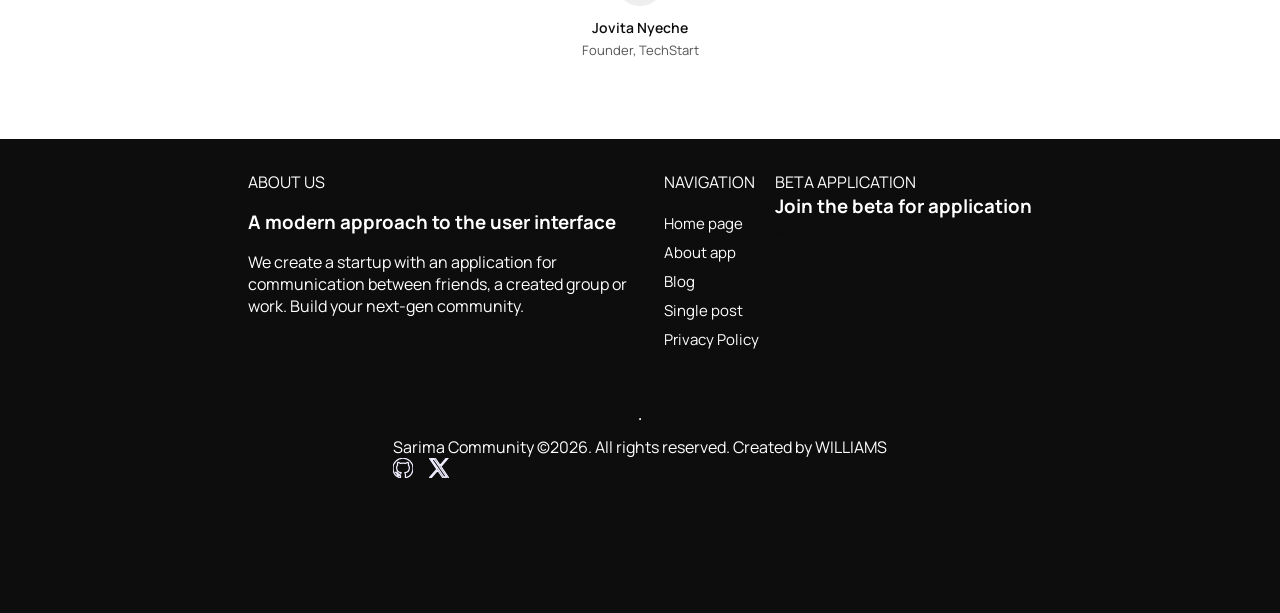
==== commit 2250fee6: "repairing hamburger" ====
--- a/index.html
+++ b/index.html
@@ -217,7 +217,6 @@
       <h3>Join the beta for application</h3>
       <a href="#">About app</a>
     </div>
-
   </div>
 
   <hr>
@@ -228,13 +227,12 @@
       <a href="https://github.com/williamsadele">
         <svg role="img" viewBox="0 0 24 24" xmlns="http://www.w3.org/2000/svg" width="20" height="20" viewBox="0 0 24 24" fill="none" stroke="currentColor" stroke-width="1.5" stroke-linecap="round" stroke-linejoin="round"><title>GitHub</title><path d="M12 .297c-6.63 0-12 5.373-12 12 0 5.303 3.438 9.8 8.205 11.385.6.113.82-.258.82-.577 0-.285-.01-1.04-.015-2.04-3.338.724-4.042-1.61-4.042-1.61C4.422 18.07 3.633 17.7 3.633 17.7c-1.087-.744.084-.729.084-.729 1.205.084 1.838 1.236 1.838 1.236 1.07 1.835 2.809 1.305 3.495.998.108-.776.417-1.305.76-1.605-2.665-.3-5.466-1.332-5.466-5.93 0-1.31.465-2.38 1.235-3.22-.135-.303-.54-1.523.105-3.176 0 0 1.005-.322 3.3 1.23.96-.267 1.98-.399 3-.405 1.02.006 2.04.138 3 .405 2.28-1.552 3.285-1.23 3.285-1.23.645 1.653.24 2.873.12 3.176.765.84 1.23 1.91 1.23 3.22 0 4.61-2.805 5.625-5.475 5.92.42.36.81 1.096.81 2.22 0 1.606-.015 2.896-.015 3.286 0 .315.21.69.825.57C20.565 22.092 24 17.592 24 12.297c0-6.627-5.373-12-12-12"/></svg>
       </a>
-      <a href="https://x.com/WilliamsAdele_">
+      <a href="https://x.com/WilliamsAd93465">
         <svg>"><svg role="img" viewBox="0 0 24 24" xmlns="http://www.w3.org/2000/svg" width="20" height="20" viewBox="0 0 24 24" fill="none" stroke="currentColor" stroke-width="1.5" stroke-linecap="round" stroke-linejoin="round"><title>X</title><path d="M14.234 10.162 22.977 0h-2.072l-7.591 8.824L7.251 0H.258l9.168 13.343L.258 24H2.33l8.016-9.318L16.749 24h6.993zm-2.837 3.299-.929-1.329L3.076 1.56h3.182l5.965 8.532.929 1.329 7.754 11.09h-3.182z"/></svg></svg>
       </a>
     </div>
   </div>
   </div>
-
 </footer>
 <script src="script.js"></script>
 </body>
--- a/styles.css
+++ b/styles.css
@@ -220,7 +220,7 @@
     border-radius: 32px;
     color: var(--black);
     font-weight: 400;
-    font-size: 14px;
+    font-size: 12px;
     padding: 4px 8px;
 }
 .phone-mockup{
@@ -587,6 +587,9 @@
 .hamburger:hover span:nth-child(1) {
   transform: translateY(7px) rotate(45deg);
 }
+.hamburger:hover span:nth-child(2) {
+  transform: translateY(-7px) rotate(-45deg);
+}
 .nav-center.open {
   display: flex;
   flex-direction: column;
@@ -1397,6 +1400,10 @@
     text-align: center;
     padding: 16px 24px;
   }
+  .footer-icons {
+    display: flex;
+    justify-content: center;
+  }
     .nav-center.open {
     display: flex;
     flex-direction: column;
@@ -1429,7 +1436,8 @@
     justify-content: center;
   }
   .popular a {
-   
+    font-size: 12px;
+    padding: 6px 8px;
   }
   .contact-wrapper {
     grid-template-columns: 1fr;
